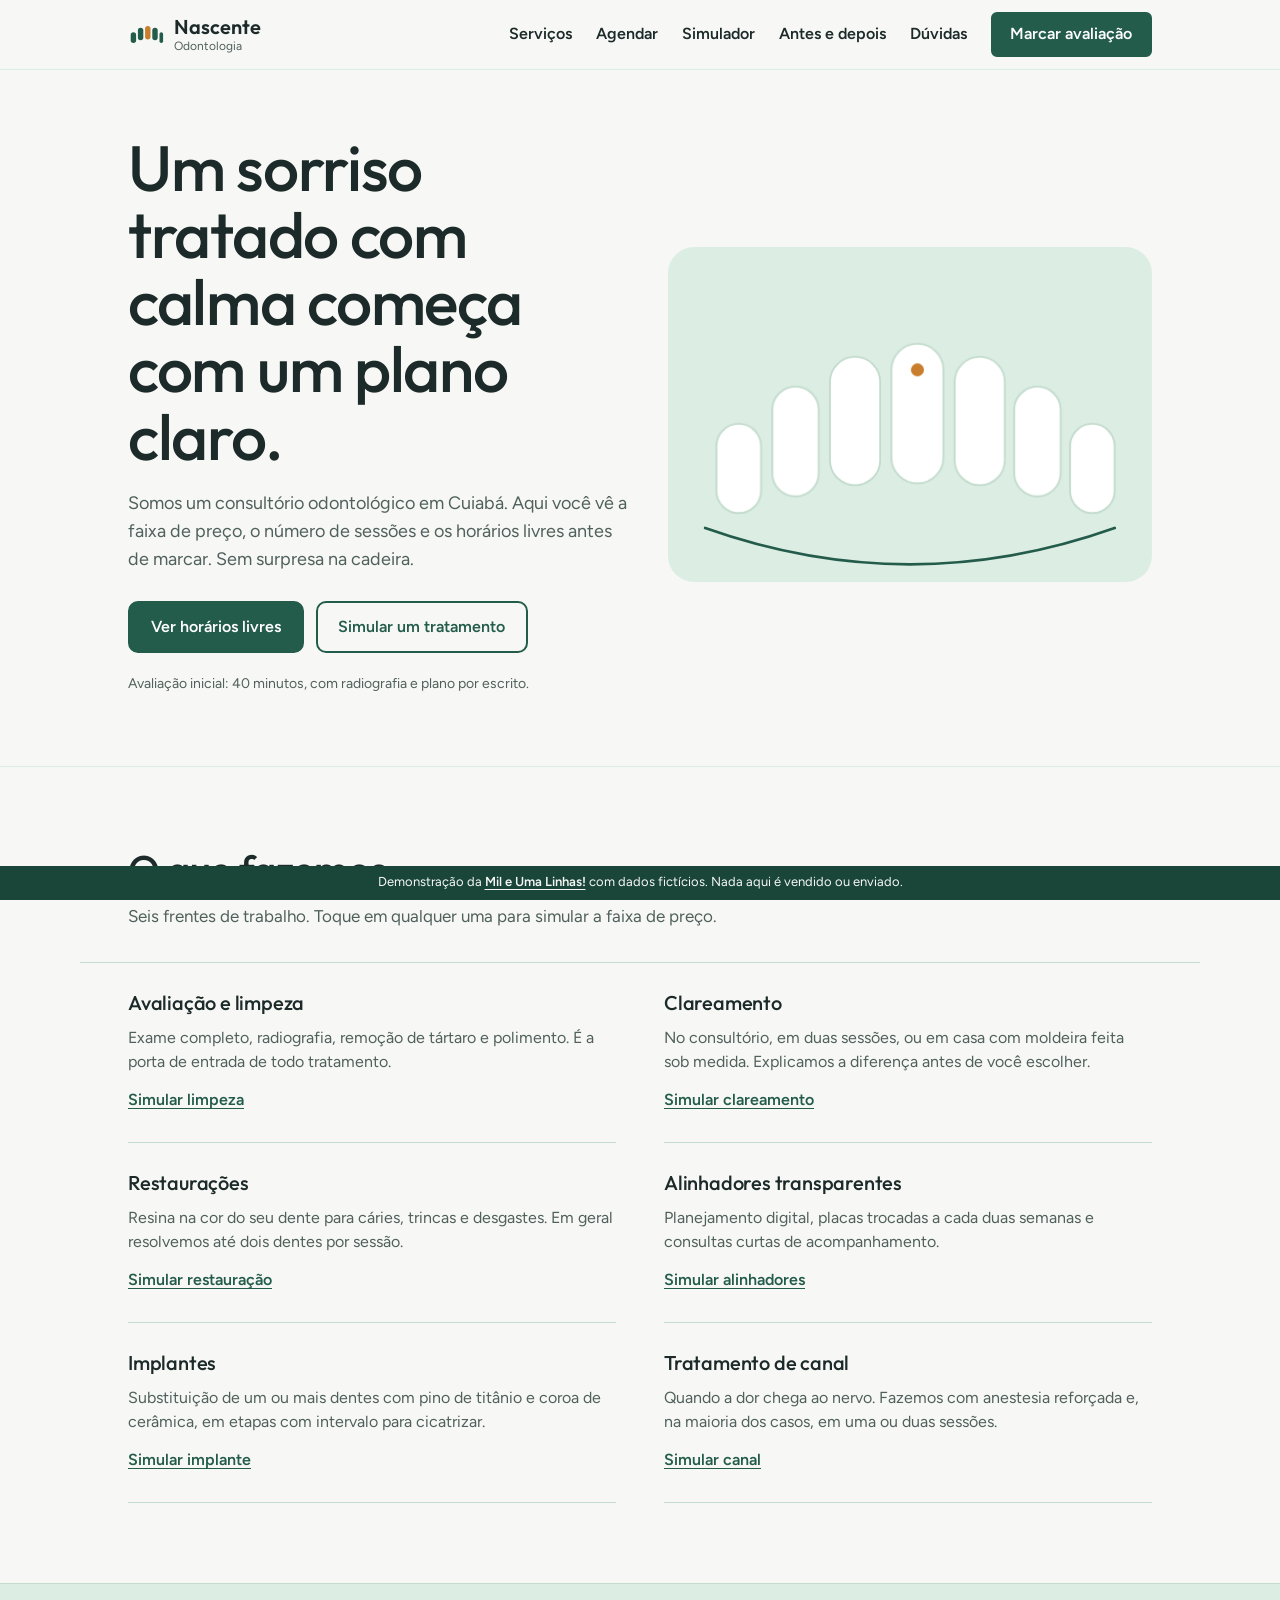
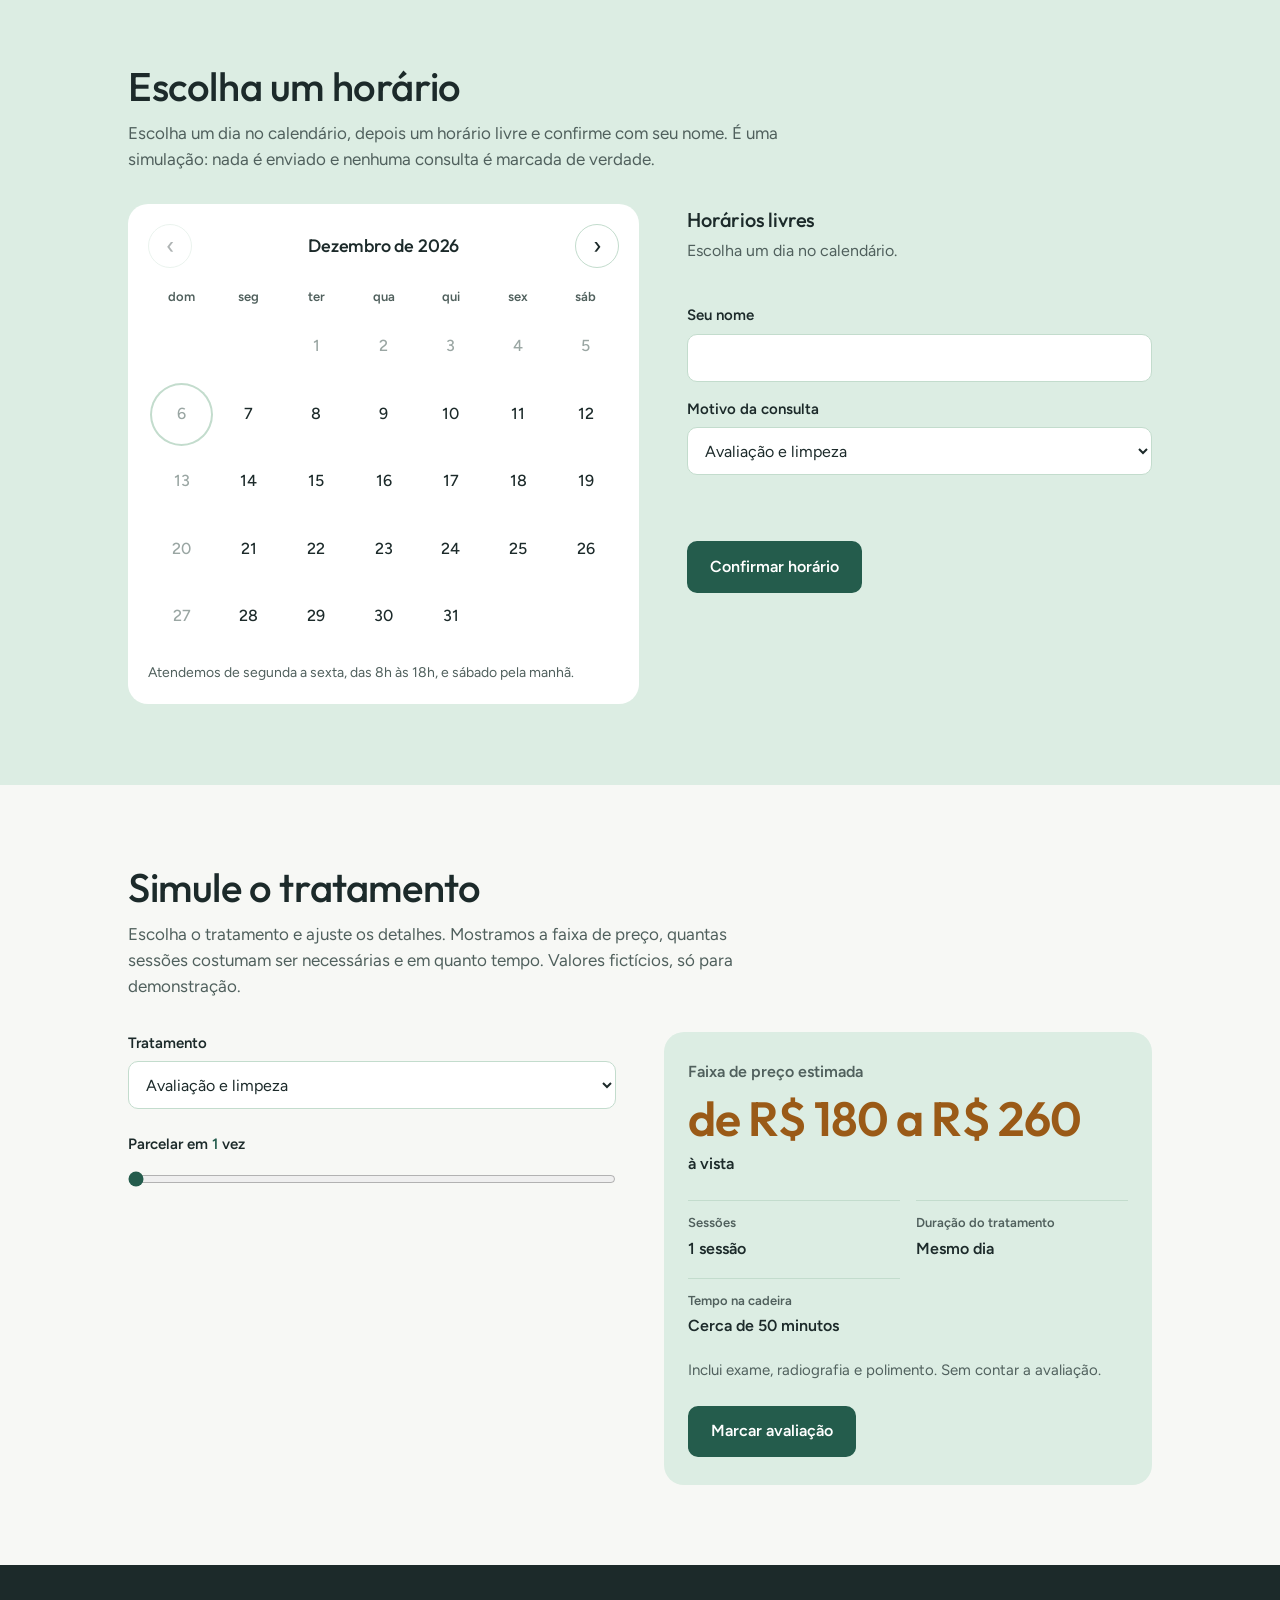
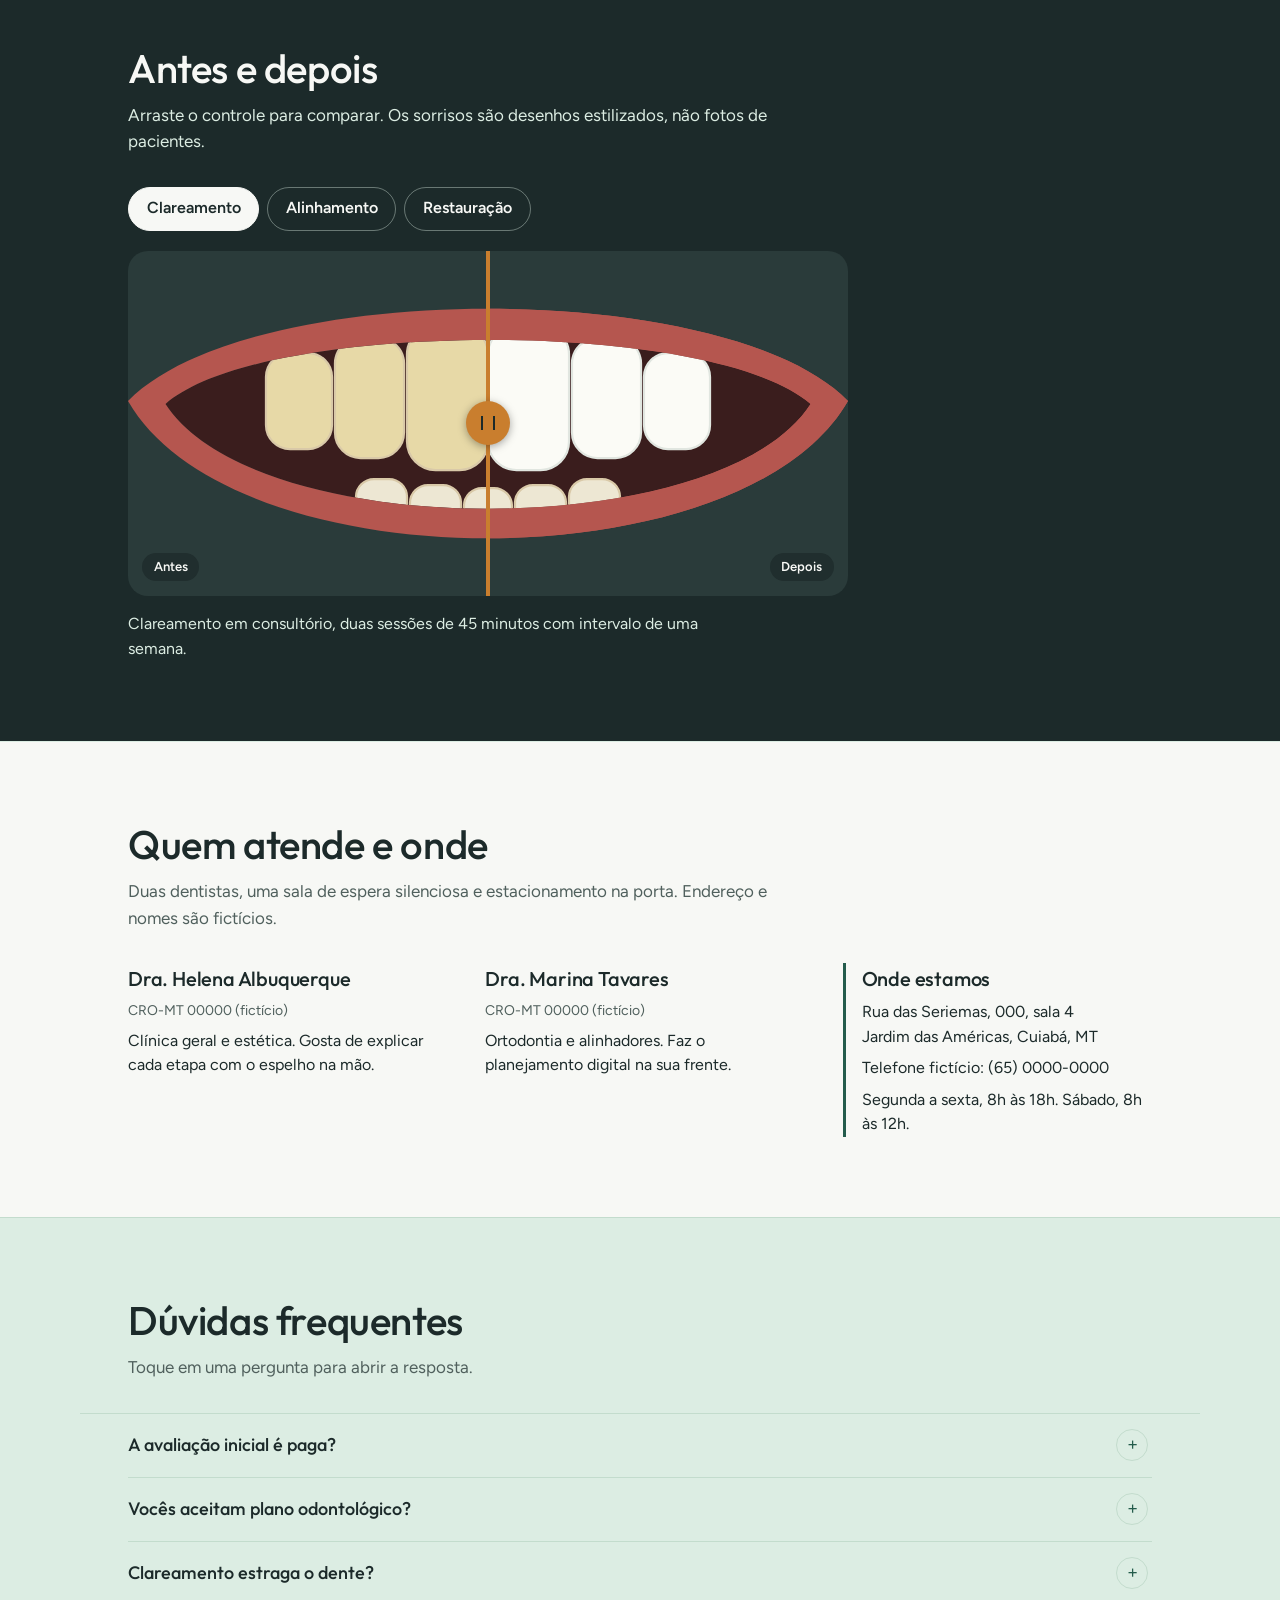
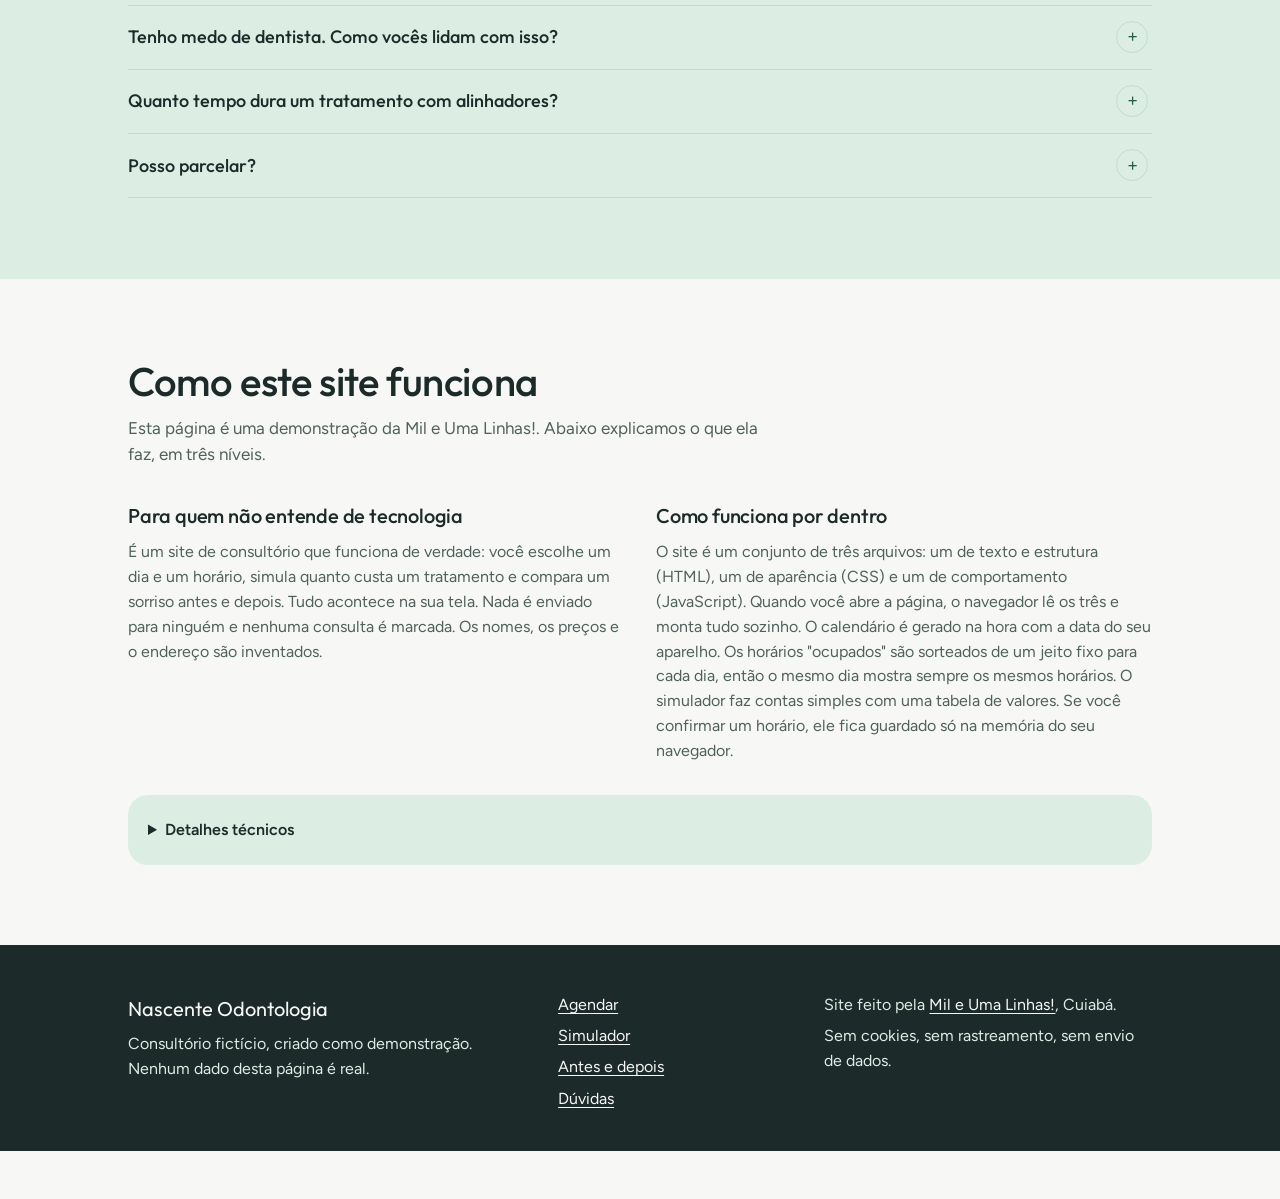
==== index.html @ 33d74b22 "Cria site de demonstração Nascente Odontologia Site estático de vitrine para dentistas (consultório " ====
<!DOCTYPE html>
<html lang="pt-BR">
<head>
  <meta charset="utf-8">
  <meta name="viewport" content="width=device-width, initial-scale=1">
  <meta http-equiv="Content-Security-Policy" content="default-src 'self'; script-src 'self'; style-src 'self'; img-src 'self' data:; font-src 'self'; connect-src 'none'; object-src 'none'; base-uri 'none'; form-action 'none'">
  <title>Nascente Odontologia | Consultório odontológico em Cuiabá (demonstração)</title>
  <meta name="description" content="Site de demonstração de um consultório odontológico fictício em Cuiabá: agende um horário simulado, simule a faixa de preço de um tratamento e veja antes e depois. Feito pela Mil e Uma Linhas!.">
  <meta name="theme-color" content="#245C4C">
  <link rel="icon" href="img/favicon.svg" type="image/svg+xml">
  <link rel="stylesheet" href="css/estilo.css">
</head>
<body>

<a class="pular" href="#inicio">Pular para o conteúdo</a>

<header class="topo">
  <div class="faixa">
    <a class="marca" href="#inicio" aria-label="Nascente Odontologia, início">
      <svg class="marca-simbolo" viewBox="0 0 40 40" aria-hidden="true" focusable="false">
        <rect x="3" y="18" width="6" height="12" rx="3"/>
        <rect x="11" y="13" width="6" height="14" rx="3"/>
        <rect x="19" y="11" width="6" height="15" rx="3"/>
        <rect x="27" y="13" width="6" height="14" rx="3"/>
        <rect x="35" y="18" width="4" height="12" rx="2"/>
      </svg>
      <span>Nascente<small>Odontologia</small></span>
    </a>
    <button class="menu-botao" type="button" aria-expanded="false" aria-controls="menu" data-menu>
      <span class="menu-linhas" aria-hidden="true"></span>
      Menu
    </button>
    <nav class="menu" id="menu" aria-label="Seções do site">
      <a href="#servicos">Serviços</a>
      <a href="#agendar">Agendar</a>
      <a href="#simulador">Simulador</a>
      <a href="#antes-depois">Antes e depois</a>
      <a href="#duvidas">Dúvidas</a>
      <a class="botao botao-cheio" href="#agendar">Marcar avaliação</a>
    </nav>
  </div>
</header>

<main id="inicio">

  <!-- Hero -->
  <section class="hero" aria-labelledby="hero-titulo">
    <div class="hero-texto">
      <h1 id="hero-titulo">Um sorriso tratado com calma começa com um plano claro.</h1>
      <p class="hero-sub">Somos um consultório odontológico em Cuiabá. Aqui você vê a faixa de preço, o número de sessões e os horários livres antes de marcar. Sem surpresa na cadeira.</p>
      <div class="hero-acoes">
        <a class="botao botao-cheio" href="#agendar">Ver horários livres</a>
        <a class="botao botao-vazio" href="#simulador">Simular um tratamento</a>
      </div>
      <p class="hero-nota">Avaliação inicial: 40 minutos, com radiografia e plano por escrito.</p>
    </div>
    <div class="hero-imagem" aria-hidden="true">
      <svg class="arco" viewBox="0 0 520 360" focusable="false">
        <rect class="arco-fundo" x="0" y="0" width="520" height="360" rx="28"/>
        <g class="dentes">
          <rect class="dente" x="52"  y="190" width="48" height="96" rx="24"/>
          <rect class="dente" x="112" y="150" width="50" height="118" rx="25"/>
          <rect class="dente" x="174" y="118" width="54" height="138" rx="27"/>
          <rect class="dente dente-brilho" x="240" y="104" width="56" height="150" rx="28"/>
          <rect class="dente" x="308" y="118" width="54" height="138" rx="27"/>
          <rect class="dente" x="372" y="150" width="50" height="118" rx="25"/>
          <rect class="dente" x="432" y="190" width="48" height="96" rx="24"/>
        </g>
        <path class="arco-linha" d="M40 302 Q260 380 480 302"/>
        <circle class="arco-ponto" cx="268" cy="132" r="7"/>
      </svg>
    </div>
  </section>

  <!-- Serviços -->
  <section class="secao" id="servicos" aria-labelledby="servicos-titulo">
    <div class="secao-cabeca">
      <h2 id="servicos-titulo">O que fazemos</h2>
      <p>Seis frentes de trabalho. Toque em qualquer uma para simular a faixa de preço.</p>
    </div>
    <ul class="servicos">
      <li>
        <h3>Avaliação e limpeza</h3>
        <p>Exame completo, radiografia, remoção de tártaro e polimento. É a porta de entrada de todo tratamento.</p>
        <a href="#simulador" data-servico="limpeza">Simular limpeza</a>
      </li>
      <li>
        <h3>Clareamento</h3>
        <p>No consultório, em duas sessões, ou em casa com moldeira feita sob medida. Explicamos a diferença antes de você escolher.</p>
        <a href="#simulador" data-servico="clareamento">Simular clareamento</a>
      </li>
      <li>
        <h3>Restaurações</h3>
        <p>Resina na cor do seu dente para cáries, trincas e desgastes. Em geral resolvemos até dois dentes por sessão.</p>
        <a href="#simulador" data-servico="restauracao">Simular restauração</a>
      </li>
      <li>
        <h3>Alinhadores transparentes</h3>
        <p>Planejamento digital, placas trocadas a cada duas semanas e consultas curtas de acompanhamento.</p>
        <a href="#simulador" data-servico="alinhadores">Simular alinhadores</a>
      </li>
      <li>
        <h3>Implantes</h3>
        <p>Substituição de um ou mais dentes com pino de titânio e coroa de cerâmica, em etapas com intervalo para cicatrizar.</p>
        <a href="#simulador" data-servico="implante">Simular implante</a>
      </li>
      <li>
        <h3>Tratamento de canal</h3>
        <p>Quando a dor chega ao nervo. Fazemos com anestesia reforçada e, na maioria dos casos, em uma ou duas sessões.</p>
        <a href="#simulador" data-servico="canal">Simular canal</a>
      </li>
    </ul>
  </section>

  <!-- Agendamento -->
  <section class="secao secao-hortela" id="agendar" aria-labelledby="agendar-titulo">
    <div class="secao-cabeca">
      <h2 id="agendar-titulo">Escolha um horário</h2>
      <p>Escolha um dia no calendário, depois um horário livre e confirme com seu nome. É uma simulação: nada é enviado e nenhuma consulta é marcada de verdade.</p>
    </div>

    <div class="agenda">
      <div class="agenda-calendario">
        <div class="calendario-topo">
          <button class="calendario-nav" type="button" data-mes="-1" aria-label="Mês anterior">&lsaquo;</button>
          <h3 class="calendario-mes" id="calendario-mes" aria-live="polite">Carregando</h3>
          <button class="calendario-nav" type="button" data-mes="1" aria-label="Próximo mês">&rsaquo;</button>
        </div>
        <table class="calendario" aria-labelledby="calendario-mes">
          <thead>
            <tr>
              <th scope="col"><abbr title="domingo">dom</abbr></th>
              <th scope="col"><abbr title="segunda-feira">seg</abbr></th>
              <th scope="col"><abbr title="terça-feira">ter</abbr></th>
              <th scope="col"><abbr title="quarta-feira">qua</abbr></th>
              <th scope="col"><abbr title="quinta-feira">qui</abbr></th>
              <th scope="col"><abbr title="sexta-feira">sex</abbr></th>
              <th scope="col"><abbr title="sábado">sáb</abbr></th>
            </tr>
          </thead>
          <tbody id="calendario-corpo"></tbody>
        </table>
        <p class="calendario-legenda">Atendemos de segunda a sexta, das 8h às 18h, e sábado pela manhã.</p>
      </div>

      <div class="agenda-horarios">
        <h3 id="horarios-titulo">Horários livres</h3>
        <p class="horarios-dia" id="horarios-dia">Escolha um dia no calendário.</p>
        <div class="horarios" id="horarios" role="group" aria-labelledby="horarios-titulo"></div>

        <form class="agenda-form" id="agenda-form" novalidate hidden>
          <div class="campo">
            <label for="agenda-nome">Seu nome</label>
            <input id="agenda-nome" name="nome" type="text" autocomplete="name" required minlength="2" maxlength="60">
          </div>
          <div class="campo">
            <label for="agenda-servico">Motivo da consulta</label>
            <select id="agenda-servico" name="servico">
              <option value="Avaliação e limpeza">Avaliação e limpeza</option>
              <option value="Clareamento">Clareamento</option>
              <option value="Restauração">Restauração</option>
              <option value="Alinhadores">Alinhadores</option>
              <option value="Implante">Implante</option>
              <option value="Tratamento de canal">Tratamento de canal</option>
              <option value="Dor ou urgência">Dor ou urgência</option>
            </select>
          </div>
          <p class="agenda-escolha" id="agenda-escolha"></p>
          <p class="campo-erro" id="agenda-erro" role="alert"></p>
          <button class="botao botao-cheio" type="submit">Confirmar horário</button>
        </form>

        <div class="agenda-confirmacao" id="agenda-confirmacao" hidden aria-live="polite"></div>

        <div class="meus-horarios" id="meus-horarios" hidden>
          <h3>Meus horários guardados</h3>
          <ul id="meus-horarios-lista"></ul>
          <p class="legenda">Esta lista fica só no seu navegador (localStorage) e some se você limpar os dados do site.</p>
          <button class="botao botao-vazio botao-pequeno" type="button" data-limpar-horarios>Apagar lista</button>
        </div>
      </div>
    </div>
  </section>

  <!-- Simulador -->
  <section class="secao" id="simulador" aria-labelledby="simulador-titulo">
    <div class="secao-cabeca">
      <h2 id="simulador-titulo">Simule o tratamento</h2>
      <p>Escolha o tratamento e ajuste os detalhes. Mostramos a faixa de preço, quantas sessões costumam ser necessárias e em quanto tempo. Valores fictícios, só para demonstração.</p>
    </div>

    <div class="simulador">
      <form class="simulador-form" id="simulador-form" novalidate>
        <div class="campo">
          <label for="sim-tratamento">Tratamento</label>
          <select id="sim-tratamento" name="tratamento">
            <option value="limpeza">Avaliação e limpeza</option>
            <option value="clareamento">Clareamento</option>
            <option value="restauracao">Restauração</option>
            <option value="alinhadores">Alinhadores transparentes</option>
            <option value="implante">Implante</option>
            <option value="canal">Tratamento de canal</option>
          </select>
        </div>

        <div class="campo" id="sim-campo-dentes">
          <label for="sim-dentes">Quantos dentes? <output id="sim-dentes-valor" for="sim-dentes">1</output></label>
          <input id="sim-dentes" name="dentes" type="range" min="1" max="8" value="1" step="1">
        </div>

        <fieldset class="campo" id="sim-campo-complexidade">
          <legend>Complexidade</legend>
          <div class="opcoes">
            <label><input type="radio" name="complexidade" value="simples" checked> Simples</label>
            <label><input type="radio" name="complexidade" value="moderada"> Moderada</label>
            <label><input type="radio" name="complexidade" value="complexa"> Complexa</label>
          </div>
          <p class="legenda" id="sim-complexidade-ajuda">A complexidade real só é definida na avaliação.</p>
        </fieldset>

        <div class="campo">
          <label for="sim-parcelas">Parcelar em <output id="sim-parcelas-valor" for="sim-parcelas">1</output> vez</label>
          <input id="sim-parcelas" name="parcelas" type="range" min="1" max="10" value="1" step="1">
        </div>
      </form>

      <div class="simulador-resultado" aria-live="polite">
        <p class="resultado-rotulo">Faixa de preço estimada</p>
        <p class="resultado-valor" id="sim-valor">de R$ 180 a R$ 260</p>
        <p class="resultado-parcela" id="sim-parcela">à vista</p>
        <dl class="resultado-detalhes">
          <div>
            <dt>Sessões</dt>
            <dd id="sim-sessoes">1 sessão</dd>
          </div>
          <div>
            <dt>Duração do tratamento</dt>
            <dd id="sim-duracao">Mesmo dia</dd>
          </div>
          <div>
            <dt>Tempo na cadeira</dt>
            <dd id="sim-cadeira">Cerca de 50 minutos</dd>
          </div>
        </dl>
        <p class="resultado-nota" id="sim-nota">Inclui exame, radiografia e polimento.</p>
        <a class="botao botao-cheio" href="#agendar">Marcar avaliação</a>
      </div>
    </div>
  </section>

  <!-- Antes e depois -->
  <section class="secao secao-escura" id="antes-depois" aria-labelledby="antes-titulo">
    <div class="secao-cabeca">
      <h2 id="antes-titulo">Antes e depois</h2>
      <p>Arraste o controle para comparar. Os sorrisos são desenhos estilizados, não fotos de pacientes.</p>
    </div>

    <div class="galeria">
      <div class="galeria-casos" role="tablist" aria-label="Casos">
        <button class="caso-aba" type="button" role="tab" aria-selected="true" id="aba-clareamento" aria-controls="painel-comparador" data-caso="clareamento">Clareamento</button>
        <button class="caso-aba" type="button" role="tab" aria-selected="false" id="aba-alinhamento" aria-controls="painel-comparador" data-caso="alinhamento" tabindex="-1">Alinhamento</button>
        <button class="caso-aba" type="button" role="tab" aria-selected="false" id="aba-restauracao" aria-controls="painel-comparador" data-caso="restauracao" tabindex="-1">Restauração</button>
      </div>

      <div class="comparador" id="painel-comparador" role="tabpanel" aria-labelledby="aba-clareamento" data-caso="clareamento">
        <div class="comparador-quadro">
          <svg class="sorriso sorriso-antes" viewBox="60 70 480 230" aria-hidden="true" focusable="false">
            <defs>
              <clipPath id="clip-antes">
                <path d="M85 172 C150 115 450 115 515 172 C455 265 145 265 85 172 Z"/>
              </clipPath>
            </defs>
            <path class="boca" d="M85 172 C150 115 450 115 515 172 C455 265 145 265 85 172 Z"/>
            <g clip-path="url(#clip-antes)">
              <g class="dentes-antes">
                <rect x="152" y="138" width="44" height="64" rx="16"/>
                <rect x="198" y="128" width="46" height="80" rx="17"/>
                <rect x="246" y="120" width="54" height="96" rx="19"/>
                <rect x="300" y="120" width="54" height="96" rx="19"/>
                <rect x="356" y="128" width="46" height="80" rx="17"/>
                <rect x="404" y="138" width="44" height="64" rx="16"/>
              </g>
              <g class="dentes-baixo">
                <rect x="212" y="222" width="34" height="40" rx="12"/>
                <rect x="248" y="226" width="34" height="40" rx="12"/>
                <rect x="284" y="228" width="32" height="40" rx="12"/>
                <rect x="318" y="226" width="34" height="40" rx="12"/>
                <rect x="354" y="222" width="34" height="40" rx="12"/>
              </g>
            </g>
            <path class="labio" fill-rule="evenodd" d="M60 170 C140 88 460 88 540 170 C470 292 130 292 60 170 Z M85 172 C150 115 450 115 515 172 C455 265 145 265 85 172 Z"/>
          </svg>
          <svg class="sorriso sorriso-depois" viewBox="60 70 480 230" aria-hidden="true" focusable="false">
            <defs>
              <clipPath id="clip-depois">
                <path d="M85 172 C150 115 450 115 515 172 C455 265 145 265 85 172 Z"/>
              </clipPath>
            </defs>
            <path class="boca" d="M85 172 C150 115 450 115 515 172 C455 265 145 265 85 172 Z"/>
            <g clip-path="url(#clip-depois)">
              <g class="dentes-depois">
                <rect x="152" y="138" width="44" height="64" rx="16"/>
                <rect x="198" y="128" width="46" height="80" rx="17"/>
                <rect x="246" y="120" width="54" height="96" rx="19"/>
                <rect x="300" y="120" width="54" height="96" rx="19"/>
                <rect x="356" y="128" width="46" height="80" rx="17"/>
                <rect x="404" y="138" width="44" height="64" rx="16"/>
              </g>
              <g class="dentes-baixo">
                <rect x="212" y="222" width="34" height="40" rx="12"/>
                <rect x="248" y="226" width="34" height="40" rx="12"/>
                <rect x="284" y="228" width="32" height="40" rx="12"/>
                <rect x="318" y="226" width="34" height="40" rx="12"/>
                <rect x="354" y="222" width="34" height="40" rx="12"/>
              </g>
            </g>
            <path class="labio" fill-rule="evenodd" d="M60 170 C140 88 460 88 540 170 C470 292 130 292 60 170 Z M85 172 C150 115 450 115 515 172 C455 265 145 265 85 172 Z"/>
          </svg>
          <div class="comparador-alca" aria-hidden="true"></div>
          <span class="comparador-rotulo comparador-rotulo-antes" aria-hidden="true">Antes</span>
          <span class="comparador-rotulo comparador-rotulo-depois" aria-hidden="true">Depois</span>
          <input class="comparador-controle" id="comparador-controle" type="range" min="0" max="100" value="50" step="1" aria-label="Comparar antes e depois: 0 mostra só o antes, 100 mostra só o depois">
        </div>
        <p class="comparador-texto" id="comparador-texto">Clareamento em consultório, duas sessões de 45 minutos com intervalo de uma semana.</p>
      </div>
    </div>
  </section>

  <!-- Consultório -->
  <section class="secao" id="consultorio" aria-labelledby="consultorio-titulo">
    <div class="secao-cabeca">
      <h2 id="consultorio-titulo">Quem atende e onde</h2>
      <p>Duas dentistas, uma sala de espera silenciosa e estacionamento na porta. Endereço e nomes são fictícios.</p>
    </div>
    <div class="consultorio">
      <div class="pessoa">
        <h3>Dra. Helena Albuquerque</h3>
        <p class="legenda">CRO-MT 00000 (fictício)</p>
        <p>Clínica geral e estética. Gosta de explicar cada etapa com o espelho na mão.</p>
      </div>
      <div class="pessoa">
        <h3>Dra. Marina Tavares</h3>
        <p class="legenda">CRO-MT 00000 (fictício)</p>
        <p>Ortodontia e alinhadores. Faz o planejamento digital na sua frente.</p>
      </div>
      <address class="endereco">
        <h3>Onde estamos</h3>
        <p>Rua das Seriemas, 000, sala 4<br>Jardim das Américas, Cuiabá, MT</p>
        <p>Telefone fictício: (65) 0000-0000</p>
        <p>Segunda a sexta, 8h às 18h. Sábado, 8h às 12h.</p>
      </address>
    </div>
  </section>

  <!-- Dúvidas -->
  <section class="secao secao-hortela" id="duvidas" aria-labelledby="duvidas-titulo">
    <div class="secao-cabeca">
      <h2 id="duvidas-titulo">Dúvidas frequentes</h2>
      <p>Toque em uma pergunta para abrir a resposta.</p>
    </div>
    <div class="faq">
      <details class="faq-item">
        <summary>A avaliação inicial é paga?</summary>
        <p>Sim, e o valor é abatido do primeiro tratamento que você fizer conosco. Na avaliação você recebe radiografia, exame completo e um plano por escrito com faixa de preço e número de sessões.</p>
      </details>
      <details class="faq-item">
        <summary>Vocês aceitam plano odontológico?</summary>
        <p>Trabalhamos com reembolso: você paga a consulta, nós emitimos o recibo e a documentação, e você pede o reembolso ao seu plano. Para este site de demonstração, nenhum convênio é real.</p>
      </details>
      <details class="faq-item">
        <summary>Clareamento estraga o dente?</summary>
        <p>Feito com supervisão, não. Pode haver sensibilidade por alguns dias, que tratamos com gel dessensibilizante. Não indicamos clareamento em gestantes, menores de 16 anos ou dentes com cárie aberta.</p>
      </details>
      <details class="faq-item">
        <summary>Tenho medo de dentista. Como vocês lidam com isso?</summary>
        <p>Com tempo. A primeira consulta é só conversa e exame, sem procedimento. Explicamos tudo antes, combinamos um sinal com a mão para pausar e usamos anestesia em gel antes da agulha.</p>
      </details>
      <details class="faq-item">
        <summary>Quanto tempo dura um tratamento com alinhadores?</summary>
        <p>Casos leves, de 6 a 8 meses. Casos moderados, de 10 a 14 meses. Casos complexos podem passar de 18 meses. O planejamento digital mostra a previsão antes de você decidir.</p>
      </details>
      <details class="faq-item">
        <summary>Posso parcelar?</summary>
        <p>Sim, em até 10 vezes sem juros no cartão. O simulador desta página mostra o valor aproximado de cada parcela.</p>
      </details>
    </div>
  </section>

  <!-- Como isto funciona -->
  <section class="secao" id="como-funciona" aria-labelledby="como-titulo">
    <div class="secao-cabeca">
      <h2 id="como-titulo">Como este site funciona</h2>
      <p>Esta página é uma demonstração da Mil e Uma Linhas!. Abaixo explicamos o que ela faz, em três níveis.</p>
    </div>
    <div class="como">
      <div class="como-bloco">
        <h3>Para quem não entende de tecnologia</h3>
        <p>É um site de consultório que funciona de verdade: você escolhe um dia e um horário, simula quanto custa um tratamento e compara um sorriso antes e depois. Tudo acontece na sua tela. Nada é enviado para ninguém e nenhuma consulta é marcada. Os nomes, os preços e o endereço são inventados.</p>
      </div>
      <div class="como-bloco">
        <h3>Como funciona por dentro</h3>
        <p>O site é um conjunto de três arquivos: um de texto e estrutura (HTML), um de aparência (CSS) e um de comportamento (JavaScript). Quando você abre a página, o navegador lê os três e monta tudo sozinho. O calendário é gerado na hora com a data do seu aparelho. Os horários "ocupados" são sorteados de um jeito fixo para cada dia, então o mesmo dia mostra sempre os mesmos horários. O simulador faz contas simples com uma tabela de valores. Se você confirmar um horário, ele fica guardado só na memória do seu navegador.</p>
      </div>
      <details class="como-tecnico">
        <summary>Detalhes técnicos</summary>
        <ul>
          <li>HTML, CSS e JavaScript puros, sem framework, sem biblioteca, sem CDN e sem analytics.</li>
          <li><code>Content-Security-Policy</code> por <code>meta</code>: <code>default-src 'self'</code>, sem script inline, sem estilo inline, <code>connect-src 'none'</code>, <code>form-action 'none'</code>.</li>
          <li>Fontes variáveis Outfit e Figtree servidas localmente em <code>fonts/</code> (woff2, subconjunto latino), licença SIL OFL.</li>
          <li>Calendário gerado com <code>Date</code> no fuso do visitante; disponibilidade pseudoaleatória determinística por hash da data (função simples de 32 bits).</li>
          <li>Comparador com <code>clip-path: inset()</code> controlado por uma variável CSS que o <code>input type="range"</code> atualiza; o mesmo controle serve mouse, toque e teclado.</li>
          <li>Persistência opcional em <code>localStorage</code>, chave <code>nascente.agendamentos</code>, só depois de o visitante confirmar um horário.</li>
          <li>Testes em <code>tests/site.cjs</code> com Playwright: 1280x900, iPhone 13 e 320 px, verificando console, rolagem horizontal e textos cortados.</li>
        </ul>
      </details>
    </div>
  </section>

</main>

<footer class="rodape">
  <div class="rodape-grade">
    <div>
      <p class="rodape-marca">Nascente Odontologia</p>
      <p>Consultório fictício, criado como demonstração. Nenhum dado desta página é real.</p>
    </div>
    <div>
      <p><a href="#agendar">Agendar</a></p>
      <p><a href="#simulador">Simulador</a></p>
      <p><a href="#antes-depois">Antes e depois</a></p>
      <p><a href="#duvidas">Dúvidas</a></p>
    </div>
    <div>
      <p>Site feito pela <a href="https://mileumalinhas.com.br" rel="noopener">Mil e Uma Linhas!</a>, Cuiabá.</p>
      <p>Sem cookies, sem rastreamento, sem envio de dados.</p>
    </div>
  </div>
</footer>

<div class="aviso-demo" role="note">
  Demonstração da <a href="https://mileumalinhas.com.br" rel="noopener">Mil e Uma Linhas!</a> com dados fictícios. Nada aqui é vendido ou enviado.
</div>

<script src="js/app.js" defer></script>
</body>
</html>
---- css/estilo.css ----
/* Nascente Odontologia: folha de estilo única.
   Paleta e tipografia descritas em docs/identidade.md. */

@font-face {
  font-family: "Outfit";
  font-style: normal;
  font-display: swap;
  font-weight: 100 900;
  src: url("../fonts/outfit-latin-wght-normal.woff2") format("woff2");
}
@font-face {
  font-family: "Figtree";
  font-style: normal;
  font-display: swap;
  font-weight: 300 900;
  src: url("../fonts/figtree-latin-wght-normal.woff2") format("woff2");
}

:root {
  --esmalte: #F7F8F5;
  --grafite: #1C2A2A;
  --cerrado: #245C4C;
  --cerrado-escuro: #1A463A;
  --hortela: #DCEDE3;
  --hortela-escura: #C3DCCD;
  --mel: #C97E2E;
  --mel-escuro: #9A5A17;
  --pedra: #50605D;
  --branco: #FFFFFF;

  --titulo: "Outfit", "Segoe UI", system-ui, sans-serif;
  --corpo: "Figtree", "Segoe UI", system-ui, sans-serif;

  --raio-g: 20px;
  --raio-p: 10px;
  --largura: 1120px;
  --margem: 20px;
  --transicao: 180ms ease;
}

@media (min-width: 760px) {
  :root { --margem: 48px; }
}

*, *::before, *::after { box-sizing: border-box; }

html {
  scroll-behavior: smooth;
  -webkit-text-size-adjust: 100%;
}

body {
  margin: 0;
  background: var(--esmalte);
  color: var(--grafite);
  font-family: var(--corpo);
  font-size: 1rem;
  line-height: 1.55;
  padding-bottom: 3rem; /* espaço para a faixa de demonstração fixa */
  overflow-x: hidden;
}

h1, h2, h3 {
  font-family: var(--titulo);
  font-weight: 500;
  margin: 0;
  letter-spacing: -0.01em;
}
p { margin: 0; }
ul { margin: 0; padding: 0; list-style: none; }
a { color: var(--cerrado); text-decoration-thickness: 1px; text-underline-offset: 3px; }
a:hover { color: var(--cerrado-escuro); }
img, svg { display: block; max-width: 100%; }
button, input, select { font: inherit; color: inherit; }
code { font-family: ui-monospace, "Cascadia Mono", Menlo, monospace; font-size: 0.92em; background: var(--hortela); padding: 0.05em 0.35em; border-radius: 4px; }

:focus-visible {
  outline: 3px solid var(--cerrado);
  outline-offset: 3px;
  border-radius: 4px;
}

.pular {
  position: absolute;
  left: var(--margem);
  top: -100px;
  background: var(--grafite);
  color: var(--esmalte);
  padding: 0.6rem 1rem;
  border-radius: var(--raio-p);
  z-index: 50;
}
.pular:focus { top: 0.5rem; }

.legenda { color: var(--pedra); font-size: 0.875rem; }

/* Botões */
.botao {
  display: inline-flex;
  align-items: center;
  justify-content: center;
  min-height: 48px;
  padding: 0.7rem 1.3rem;
  border-radius: var(--raio-p);
  border: 2px solid var(--cerrado);
  font-weight: 600;
  text-decoration: none;
  cursor: pointer;
  transition: background var(--transicao), color var(--transicao), border-color var(--transicao);
}
.botao-cheio { background: var(--cerrado); color: var(--branco); }
.botao-cheio:hover { background: var(--cerrado-escuro); border-color: var(--cerrado-escuro); color: var(--branco); }
.botao-vazio { background: transparent; color: var(--cerrado); }
.botao-vazio:hover { background: var(--hortela); }
.botao-pequeno { min-height: 40px; padding: 0.45rem 1rem; font-size: 0.9375rem; }

/* Cabeçalho */
.topo {
  position: sticky;
  top: 0;
  z-index: 40;
  background: rgba(247, 248, 245, 0.92);
  backdrop-filter: blur(8px);
  border-bottom: 1px solid var(--hortela);
}
.faixa {
  max-width: var(--largura);
  margin: 0 auto;
  padding: 0.75rem var(--margem);
  display: flex;
  align-items: center;
  justify-content: space-between;
  gap: 1rem;
  flex-wrap: wrap;
}
.marca {
  display: inline-flex;
  align-items: center;
  gap: 0.6rem;
  text-decoration: none;
  color: var(--grafite);
  font-family: var(--titulo);
  font-size: 1.25rem;
  font-weight: 600;
  line-height: 1;
}
.marca small {
  display: block;
  font-family: var(--corpo);
  font-weight: 400;
  font-size: 0.75rem;
  color: var(--pedra);
  margin-top: 0.2rem;
}
.marca-simbolo { width: 36px; height: 36px; fill: var(--cerrado); }
.marca-simbolo rect:nth-child(3) { fill: var(--mel); }

.menu-botao {
  display: inline-flex;
  align-items: center;
  gap: 0.5rem;
  min-height: 44px;
  padding: 0.4rem 0.9rem;
  border: 2px solid var(--hortela-escura);
  border-radius: var(--raio-p);
  background: transparent;
  font-weight: 600;
  cursor: pointer;
}
.menu-linhas {
  width: 18px;
  height: 2px;
  background: currentColor;
  position: relative;
  border-radius: 2px;
}
.menu-linhas::before, .menu-linhas::after {
  content: "";
  position: absolute;
  left: 0;
  width: 18px;
  height: 2px;
  background: currentColor;
  border-radius: 2px;
}
.menu-linhas::before { top: -6px; }
.menu-linhas::after { top: 6px; }

.menu {
  display: none;
  width: 100%;
  flex-direction: column;
  gap: 0.25rem;
  padding: 0.5rem 0 0.5rem;
}
.menu.aberto { display: flex; }
.menu a {
  text-decoration: none;
  font-weight: 600;
  padding: 0.65rem 0.25rem;
  color: var(--grafite);
  border-radius: 6px;
}
.menu a:hover { color: var(--cerrado); }
.menu .botao { margin-top: 0.5rem; }
.menu a.botao-cheio { color: var(--branco); }

@media (min-width: 900px) {
  .menu-botao { display: none; }
  .menu {
    display: flex;
    width: auto;
    flex-direction: row;
    align-items: center;
    gap: 1.5rem;
    padding: 0;
  }
  .menu a { padding: 0.25rem 0; }
  .menu .botao { margin: 0; padding: 0.5rem 1.1rem; min-height: 44px; }
}

/* Hero */
.hero {
  max-width: var(--largura);
  margin: 0 auto;
  padding: 2.5rem var(--margem) 3rem;
  display: grid;
  gap: 2rem;
  align-items: center;
}
.hero h1 {
  font-size: clamp(2.4rem, 5.5vw, 4rem);
  line-height: 1.05;
  letter-spacing: -0.02em;
  max-width: 14ch;
}
.hero-sub {
  margin-top: 1.25rem;
  font-size: 1.125rem;
  max-width: 48ch;
  color: var(--pedra);
}
.hero-acoes {
  margin-top: 1.75rem;
  display: flex;
  flex-wrap: wrap;
  gap: 0.75rem;
}
.hero-nota { margin-top: 1.25rem; font-size: 0.875rem; color: var(--pedra); }
.hero-imagem { max-width: 560px; }
.arco { width: 100%; height: auto; }
.arco-fundo { fill: var(--hortela); }
.dente { fill: var(--branco); stroke: var(--hortela-escura); stroke-width: 2; }
.dente-brilho { fill: var(--branco); }
.arco-linha { fill: none; stroke: var(--cerrado); stroke-width: 3; stroke-linecap: round; }
.arco-ponto { fill: var(--mel); }

@media (min-width: 900px) {
  .hero {
    grid-template-columns: 1.05fr 1fr;
    padding-top: 4rem;
    padding-bottom: 4.5rem;
  }
}

/* Movimento de abertura: os dentes sobem até o arco */
@media (prefers-reduced-motion: no-preference) {
  .dente {
    animation: subir 700ms cubic-bezier(0.2, 0.7, 0.2, 1) both;
    transform-origin: center bottom;
  }
  .dentes .dente:nth-child(1) { animation-delay: 0ms; }
  .dentes .dente:nth-child(2) { animation-delay: 70ms; }
  .dentes .dente:nth-child(3) { animation-delay: 140ms; }
  .dentes .dente:nth-child(4) { animation-delay: 210ms; }
  .dentes .dente:nth-child(5) { animation-delay: 280ms; }
  .dentes .dente:nth-child(6) { animation-delay: 350ms; }
  .dentes .dente:nth-child(7) { animation-delay: 420ms; }
  .arco-linha { stroke-dasharray: 600; stroke-dashoffset: 600; animation: tracar 900ms 400ms ease-out forwards; }
  .arco-ponto { opacity: 0; animation: aparecer 300ms 1100ms ease-out forwards; }
  @keyframes subir { from { transform: translateY(40px); opacity: 0; } to { transform: translateY(0); opacity: 1; } }
  @keyframes tracar { to { stroke-dashoffset: 0; } }
  @keyframes aparecer { to { opacity: 1; } }
}

/* Seções */
.secao {
  padding: 3.5rem 0;
  border-top: 1px solid var(--hortela);
}
.secao > * {
  max-width: var(--largura);
  margin-left: auto;
  margin-right: auto;
  padding-left: var(--margem);
  padding-right: var(--margem);
}
.secao-hortela { background: var(--hortela); border-top-color: var(--hortela-escura); }
.secao-hortela code { background: var(--branco); }
.secao-escura { background: var(--grafite); color: var(--esmalte); border-top-color: var(--grafite); }
.secao-escura .secao-cabeca p { color: var(--hortela); }
.secao-cabeca { margin-bottom: 2rem; }
.secao-cabeca h2 {
  font-size: clamp(1.75rem, 3.2vw, 2.5rem);
  line-height: 1.1;
}
.secao-cabeca p { margin-top: 0.75rem; max-width: 60ch; color: var(--pedra); font-size: 1.0625rem; }

@media (min-width: 760px) {
  .secao { padding: 5rem 0; }
}

/* Serviços: lista em duas colunas, sem cartões iguais */
.servicos {
  display: grid;
  gap: 0;
  border-top: 1px solid var(--hortela-escura);
}
.servicos li {
  padding: 1.5rem 0;
  border-bottom: 1px solid var(--hortela-escura);
  display: grid;
  gap: 0.5rem;
}
.servicos h3 { font-size: 1.25rem; }
.servicos p { color: var(--pedra); max-width: 52ch; }
.servicos a { font-weight: 600; width: fit-content; padding: 0.3rem 0; }
@media (min-width: 760px) {
  .servicos { grid-template-columns: 1fr 1fr; column-gap: 3rem; }
}

/* Agenda */
.agenda {
  display: grid;
  gap: 2rem;
}
@media (min-width: 900px) {
  .agenda { grid-template-columns: 1.1fr 1fr; gap: 3rem; align-items: start; }
}
.agenda-calendario {
  background: var(--branco);
  border-radius: var(--raio-g);
  padding: 1.25rem;
}
.calendario-topo {
  display: flex;
  align-items: center;
  justify-content: space-between;
  gap: 0.5rem;
  margin-bottom: 0.75rem;
}
.calendario-mes { font-size: 1.125rem; }
.calendario-nav {
  width: 44px;
  height: 44px;
  border-radius: 50%;
  border: 1px solid var(--hortela-escura);
  background: transparent;
  font-size: 1.5rem;
  line-height: 1;
  cursor: pointer;
}
.calendario-nav:hover:not(:disabled) { background: var(--hortela); }
.calendario-nav:disabled { opacity: 0.35; cursor: default; }
.calendario {
  width: 100%;
  border-collapse: collapse;
  table-layout: fixed;
  text-align: center;
}
.calendario th {
  font-weight: 600;
  font-size: 0.8125rem;
  color: var(--pedra);
  padding: 0.4rem 0;
}
.calendario abbr { text-decoration: none; }
.calendario td { padding: 2px; }
.dia {
  width: 100%;
  aspect-ratio: 1;
  min-height: 40px;
  border: none;
  background: transparent;
  border-radius: 50%;
  font-weight: 500;
  cursor: pointer;
  transition: background var(--transicao);
}
.dia:hover:not(:disabled) { background: var(--hortela); }
.dia:disabled { color: #9AA6A3; cursor: default; }
.dia.hoje { box-shadow: inset 0 0 0 2px var(--hortela-escura); }
.dia.escolhido { background: var(--cerrado); color: var(--branco); }
.calendario-legenda { margin-top: 0.75rem; font-size: 0.875rem; color: var(--pedra); }

.agenda-horarios h3 { font-size: 1.25rem; }
.horarios-dia { margin-top: 0.25rem; color: var(--pedra); }
.horarios {
  margin-top: 1rem;
  display: grid;
  grid-template-columns: repeat(auto-fill, minmax(84px, 1fr));
  gap: 0.5rem;
}
.horario {
  min-height: 48px;
  border-radius: var(--raio-p);
  border: 1px solid var(--hortela-escura);
  background: var(--branco);
  font-weight: 600;
  cursor: pointer;
  transition: background var(--transicao), border-color var(--transicao);
}
.horario:hover:not(:disabled) { border-color: var(--cerrado); }
.horario:disabled {
  background: transparent;
  color: #9AA6A3;
  text-decoration: line-through;
  cursor: default;
}
.horario.escolhido {
  background: var(--mel-escuro);
  border-color: var(--mel-escuro);
  color: var(--branco);
}

.agenda-form { margin-top: 1.5rem; display: grid; gap: 1rem; }
.campo { display: grid; gap: 0.4rem; border: 0; padding: 0; margin: 0; min-inline-size: 0; }
.campo label, .campo legend { font-weight: 600; font-size: 0.9375rem; }
.campo legend { padding: 0; margin-bottom: 0.4rem; }
.campo input[type="text"], .campo select {
  min-height: 48px;
  padding: 0.6rem 0.8rem;
  border-radius: var(--raio-p);
  border: 1px solid var(--hortela-escura);
  background: var(--branco);
  width: 100%;
}
.campo input[type="text"]:focus, .campo select:focus { outline: 3px solid var(--cerrado); outline-offset: 1px; border-color: var(--cerrado); }
.campo-erro { color: #8A2E1E; font-weight: 600; font-size: 0.9375rem; min-height: 1.2em; }
.agenda-escolha { font-weight: 600; }
.agenda-form .botao { width: fit-content; }

.agenda-confirmacao {
  margin-top: 1.5rem;
  background: var(--branco);
  border-left: 4px solid var(--cerrado);
  border-radius: var(--raio-p);
  padding: 1rem 1.25rem;
}
.agenda-confirmacao h3 { font-size: 1.125rem; margin-bottom: 0.5rem; }
.agenda-confirmacao p + p { margin-top: 0.4rem; }
.agenda-confirmacao .legenda { margin-top: 0.75rem; }

.meus-horarios { margin-top: 2rem; }
.meus-horarios h3 { font-size: 1.125rem; margin-bottom: 0.5rem; }
.meus-horarios li {
  display: flex;
  justify-content: space-between;
  gap: 1rem;
  flex-wrap: wrap;
  padding: 0.6rem 0;
  border-top: 1px solid var(--hortela-escura);
}
.meus-horarios li:last-child { border-bottom: 1px solid var(--hortela-escura); }
.meus-horarios .legenda { margin: 0.75rem 0; }

/* Simulador */
.simulador {
  display: grid;
  gap: 2rem;
}
@media (min-width: 900px) {
  .simulador { grid-template-columns: 1fr 1fr; gap: 3rem; align-items: start; }
}
.simulador-form { display: grid; gap: 1.5rem; }
.simulador-form output { color: var(--cerrado); font-weight: 600; }
.simulador-form[data-sem-dentes] #sim-campo-dentes,
.simulador-form[data-sem-complexidade] #sim-campo-complexidade { display: none; }
.opcoes { display: flex; flex-wrap: wrap; gap: 0.5rem; }
.opcoes label {
  display: inline-flex;
  align-items: center;
  gap: 0.5rem;
  min-height: 44px;
  padding: 0.4rem 0.9rem;
  border-radius: var(--raio-p);
  border: 1px solid var(--hortela-escura);
  background: var(--branco);
  cursor: pointer;
  font-weight: 500;
}
.opcoes label:has(input:checked) { border-color: var(--cerrado); background: var(--hortela); }
.opcoes input { accent-color: var(--cerrado); margin: 0; }

input[type="range"] {
  width: 100%;
  accent-color: var(--cerrado);
  min-height: 32px;
  margin: 0;
}

.simulador-resultado {
  background: var(--hortela);
  border-radius: var(--raio-g);
  padding: 1.75rem 1.5rem;
}
.resultado-rotulo { font-weight: 600; color: var(--pedra); }
.resultado-valor {
  font-family: var(--titulo);
  font-weight: 600;
  font-size: clamp(2rem, 4vw, 3rem);
  line-height: 1.1;
  color: var(--mel-escuro);
  margin-top: 0.5rem;
  letter-spacing: -0.02em;
  transition: opacity var(--transicao);
}
.resultado-valor.trocando { opacity: 0.35; }
.resultado-parcela { margin-top: 0.4rem; font-weight: 600; }
.resultado-detalhes {
  margin: 1.5rem 0 0;
  display: grid;
  gap: 1rem;
  grid-template-columns: repeat(auto-fit, minmax(140px, 1fr));
}
.resultado-detalhes div { border-top: 1px solid var(--hortela-escura); padding-top: 0.75rem; }
.resultado-detalhes dt { font-size: 0.8125rem; color: var(--pedra); font-weight: 600; }
.resultado-detalhes dd { margin: 0.2rem 0 0; font-weight: 600; }
.resultado-nota { margin-top: 1.25rem; color: var(--pedra); font-size: 0.9375rem; }
.simulador-resultado .botao { margin-top: 1.5rem; }

/* Galeria antes e depois */
.galeria-casos {
  display: flex;
  flex-wrap: wrap;
  gap: 0.5rem;
  margin-bottom: 1.25rem;
}
.caso-aba {
  min-height: 44px;
  padding: 0.5rem 1.1rem;
  border-radius: 999px;
  border: 1px solid rgba(220, 237, 227, 0.4);
  background: transparent;
  color: var(--esmalte);
  font-weight: 600;
  cursor: pointer;
  transition: background var(--transicao), color var(--transicao);
}
.caso-aba:hover { background: rgba(220, 237, 227, 0.12); }
.caso-aba[aria-selected="true"] { background: var(--esmalte); color: var(--grafite); border-color: var(--esmalte); }
.secao-escura :focus-visible { outline-color: var(--esmalte); }

.comparador-quadro {
  --pos: 50%;
  position: relative;
  max-width: 720px;
  background: #2A3B3A;
  border-radius: var(--raio-g);
  overflow: hidden;
  aspect-ratio: 480 / 230;
  touch-action: pan-y;
}
.sorriso { position: absolute; inset: 0; width: 100%; height: 100%; }
.sorriso-depois { clip-path: inset(0 0 0 var(--pos)); }
.boca { fill: #3A1D1D; }
.labio { fill: #B5564F; }
.sorriso rect { stroke: #D9C9A8; stroke-width: 1.5; transition: fill 300ms ease; }
.dentes-baixo rect { fill: #EDE7D3; }

/* Caso: clareamento */
.comparador[data-caso="clareamento"] .dentes-antes rect { fill: #E7D9A7; }
.comparador[data-caso="clareamento"] .dentes-depois rect { fill: #FBFBF6; stroke: #E1E6E0; }

/* Caso: alinhamento (dentes tortos no antes) */
.comparador[data-caso="alinhamento"] .dentes-antes rect { fill: #F3EEDC; }
.comparador[data-caso="alinhamento"] .dentes-antes rect:nth-child(3) { transform: rotate(-10deg) translate(8px, 4px); transform-origin: 273px 168px; }
.comparador[data-caso="alinhamento"] .dentes-antes rect:nth-child(4) { transform: rotate(8deg) translate(-2px, 8px); transform-origin: 327px 168px; }
.comparador[data-caso="alinhamento"] .dentes-antes rect:nth-child(2) { transform: translate(-6px, 6px) rotate(4deg); transform-origin: 221px 168px; }
.comparador[data-caso="alinhamento"] .dentes-antes rect:nth-child(5) { transform: translate(8px, -2px); }
.comparador[data-caso="alinhamento"] .dentes-baixo rect:nth-child(3) { transform: rotate(12deg); transform-origin: 300px 248px; }
.comparador[data-caso="alinhamento"] .dentes-depois rect { fill: #F6F4EA; }

/* Caso: restauração (dente lascado no antes) */
.comparador[data-caso="restauracao"] .dentes-antes rect { fill: #F3EEDC; }
.comparador[data-caso="restauracao"] .dentes-antes rect:nth-child(3) { clip-path: polygon(0 0, 100% 0, 100% 48%, 55% 100%, 0 100%); }
.comparador[data-caso="restauracao"] .dentes-antes rect:nth-child(5) { fill: #BFAE86; }
.comparador[data-caso="restauracao"] .dentes-depois rect { fill: #F6F4EA; }

.comparador-alca {
  position: absolute;
  top: 0;
  bottom: 0;
  left: var(--pos);
  width: 4px;
  margin-left: -2px;
  background: var(--mel);
  pointer-events: none;
}
.comparador-alca::after {
  content: "";
  position: absolute;
  top: 50%;
  left: 50%;
  width: 44px;
  height: 44px;
  margin: -22px 0 0 -22px;
  border-radius: 50%;
  background: var(--mel);
  box-shadow: 0 2px 8px rgba(0, 0, 0, 0.35);
  background-image:
    linear-gradient(var(--grafite), var(--grafite)),
    linear-gradient(var(--grafite), var(--grafite));
  background-size: 2px 14px, 2px 14px;
  background-repeat: no-repeat;
  background-position: 15px 15px, 27px 15px;
}
.comparador-rotulo {
  position: absolute;
  bottom: 0.9rem;
  padding: 0.25rem 0.7rem;
  border-radius: 999px;
  background: rgba(28, 42, 42, 0.75);
  color: var(--esmalte);
  font-size: 0.8125rem;
  font-weight: 600;
  pointer-events: none;
}
.comparador-rotulo-antes { left: 0.9rem; }
.comparador-rotulo-depois { right: 0.9rem; }
.comparador-controle {
  position: absolute;
  inset: 0;
  width: 100%;
  height: 100%;
  margin: 0;
  opacity: 0;
  cursor: ew-resize;
}
.comparador-quadro:focus-within { outline: 3px solid var(--mel); outline-offset: 3px; }
.comparador-texto { margin-top: 1rem; color: var(--hortela); max-width: 60ch; }

/* Consultório */
.consultorio {
  display: grid;
  gap: 2rem;
}
@media (min-width: 760px) {
  .consultorio { grid-template-columns: 1fr 1fr 1fr; gap: 3rem; }
}
.pessoa h3, .endereco h3 { font-size: 1.25rem; }
.pessoa p, .endereco p { margin-top: 0.4rem; }
.endereco { font-style: normal; border-left: 3px solid var(--cerrado); padding-left: 1rem; }

/* Dúvidas */
.faq { display: grid; gap: 0; border-top: 1px solid var(--hortela-escura); }
.faq-item { border-bottom: 1px solid var(--hortela-escura); }
.faq-item summary {
  cursor: pointer;
  list-style: none;
  padding: 1.1rem 2.5rem 1.1rem 0;
  font-family: var(--titulo);
  font-weight: 500;
  font-size: 1.125rem;
  position: relative;
}
.faq-item summary::-webkit-details-marker { display: none; }
.faq-item summary::after {
  content: "+";
  position: absolute;
  right: 0.25rem;
  top: 50%;
  transform: translateY(-50%);
  width: 32px;
  height: 32px;
  border-radius: 50%;
  border: 1px solid var(--hortela-escura);
  display: grid;
  place-items: center;
  font-family: var(--corpo);
  font-weight: 400;
  color: var(--cerrado);
}
.faq-item[open] summary::after { content: "\2212"; background: var(--branco); }
.faq-item p { padding: 0 0 1.25rem; max-width: 64ch; color: var(--pedra); }

/* Como funciona */
.como { display: grid; gap: 2rem; }
@media (min-width: 900px) { .como { grid-template-columns: 1fr 1fr; } .como-tecnico { grid-column: 1 / -1; } }
.como-bloco h3 { font-size: 1.25rem; margin-bottom: 0.6rem; }
.como-bloco p { color: var(--pedra); max-width: 60ch; }
.como-tecnico {
  background: var(--hortela);
  border-radius: var(--raio-g);
  padding: 1rem 1.25rem;
}
.como-tecnico summary { cursor: pointer; font-weight: 600; padding: 0.4rem 0; }
.como-tecnico ul { margin-top: 0.75rem; padding-left: 1.2rem; list-style: disc; display: grid; gap: 0.5rem; }
.como-tecnico code { background: var(--branco); }

/* Rodapé */
.rodape {
  background: var(--grafite);
  color: var(--hortela);
  padding: 3rem 0 2.5rem;
}
.rodape-grade {
  max-width: var(--largura);
  margin: 0 auto;
  padding: 0 var(--margem);
  display: grid;
  gap: 1.5rem;
}
@media (min-width: 760px) { .rodape-grade { grid-template-columns: 1.4fr 0.8fr 1.2fr; gap: 3rem; } }
.rodape a { color: var(--esmalte); }
.rodape p + p { margin-top: 0.4rem; }
.rodape-marca { font-family: var(--titulo); font-size: 1.25rem; color: var(--esmalte); margin-bottom: 0.5rem; }

/* Faixa permanente de demonstração */
.aviso-demo {
  position: fixed;
  left: 0;
  right: 0;
  bottom: 0;
  z-index: 45;
  background: var(--cerrado-escuro);
  color: var(--esmalte);
  font-size: 0.8125rem;
  line-height: 1.3;
  text-align: center;
  padding: 0.55rem var(--margem);
}
.aviso-demo a { color: var(--esmalte); font-weight: 600; }

@media (prefers-reduced-motion: reduce) {
  html { scroll-behavior: auto; }
  *, *::before, *::after { transition: none !important; animation: none !important; }
}
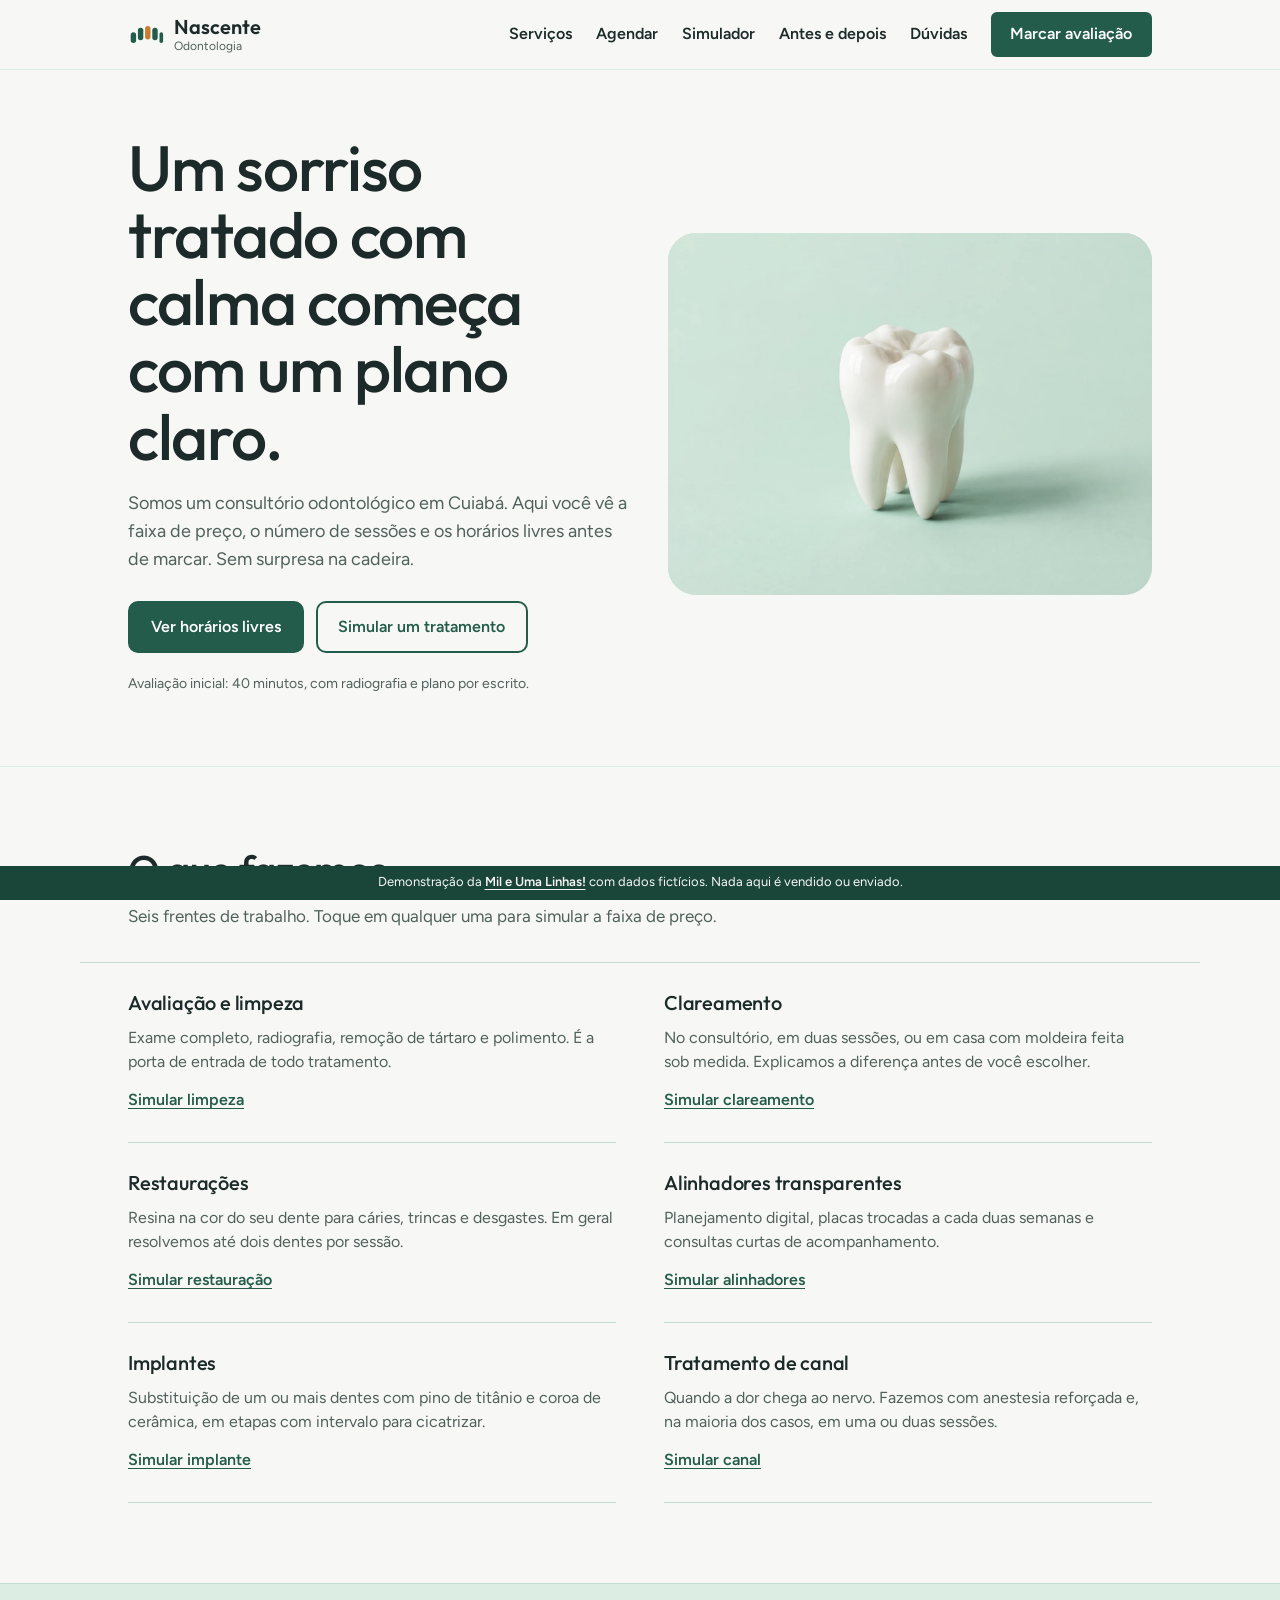
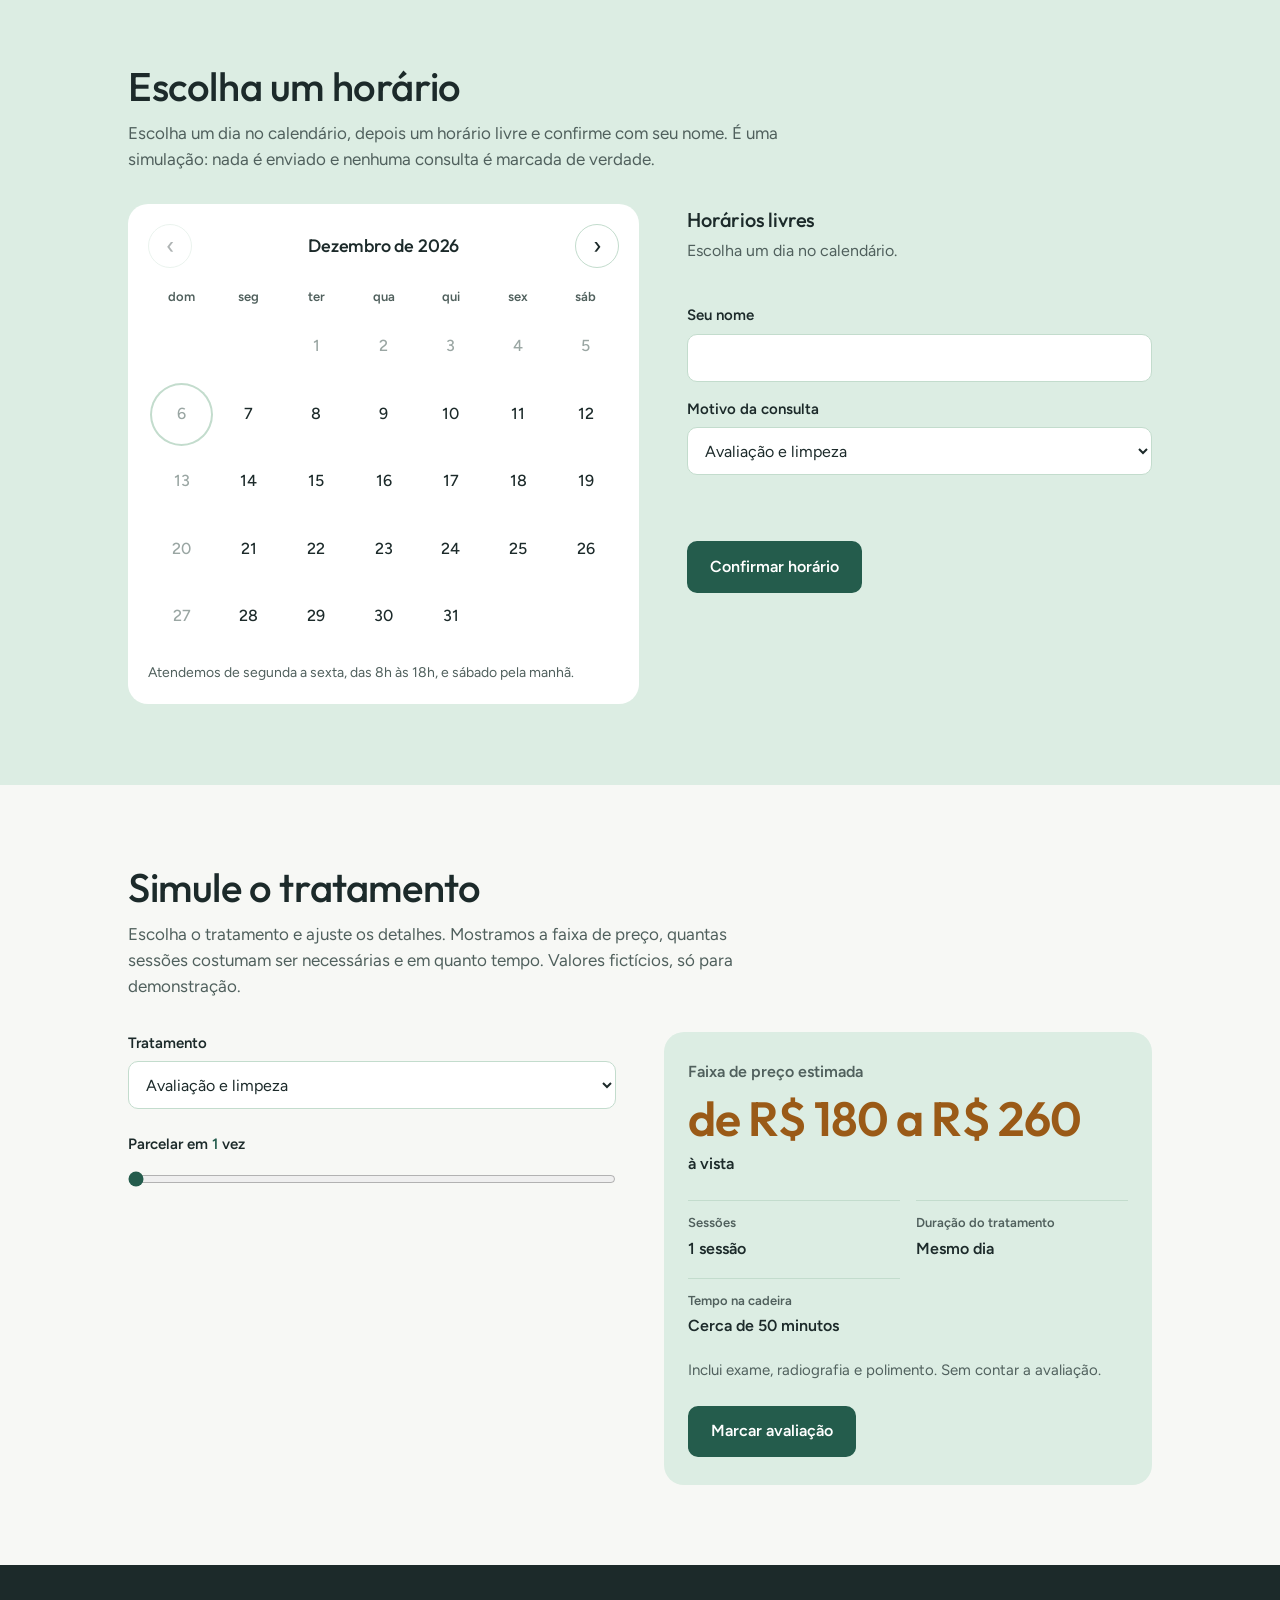
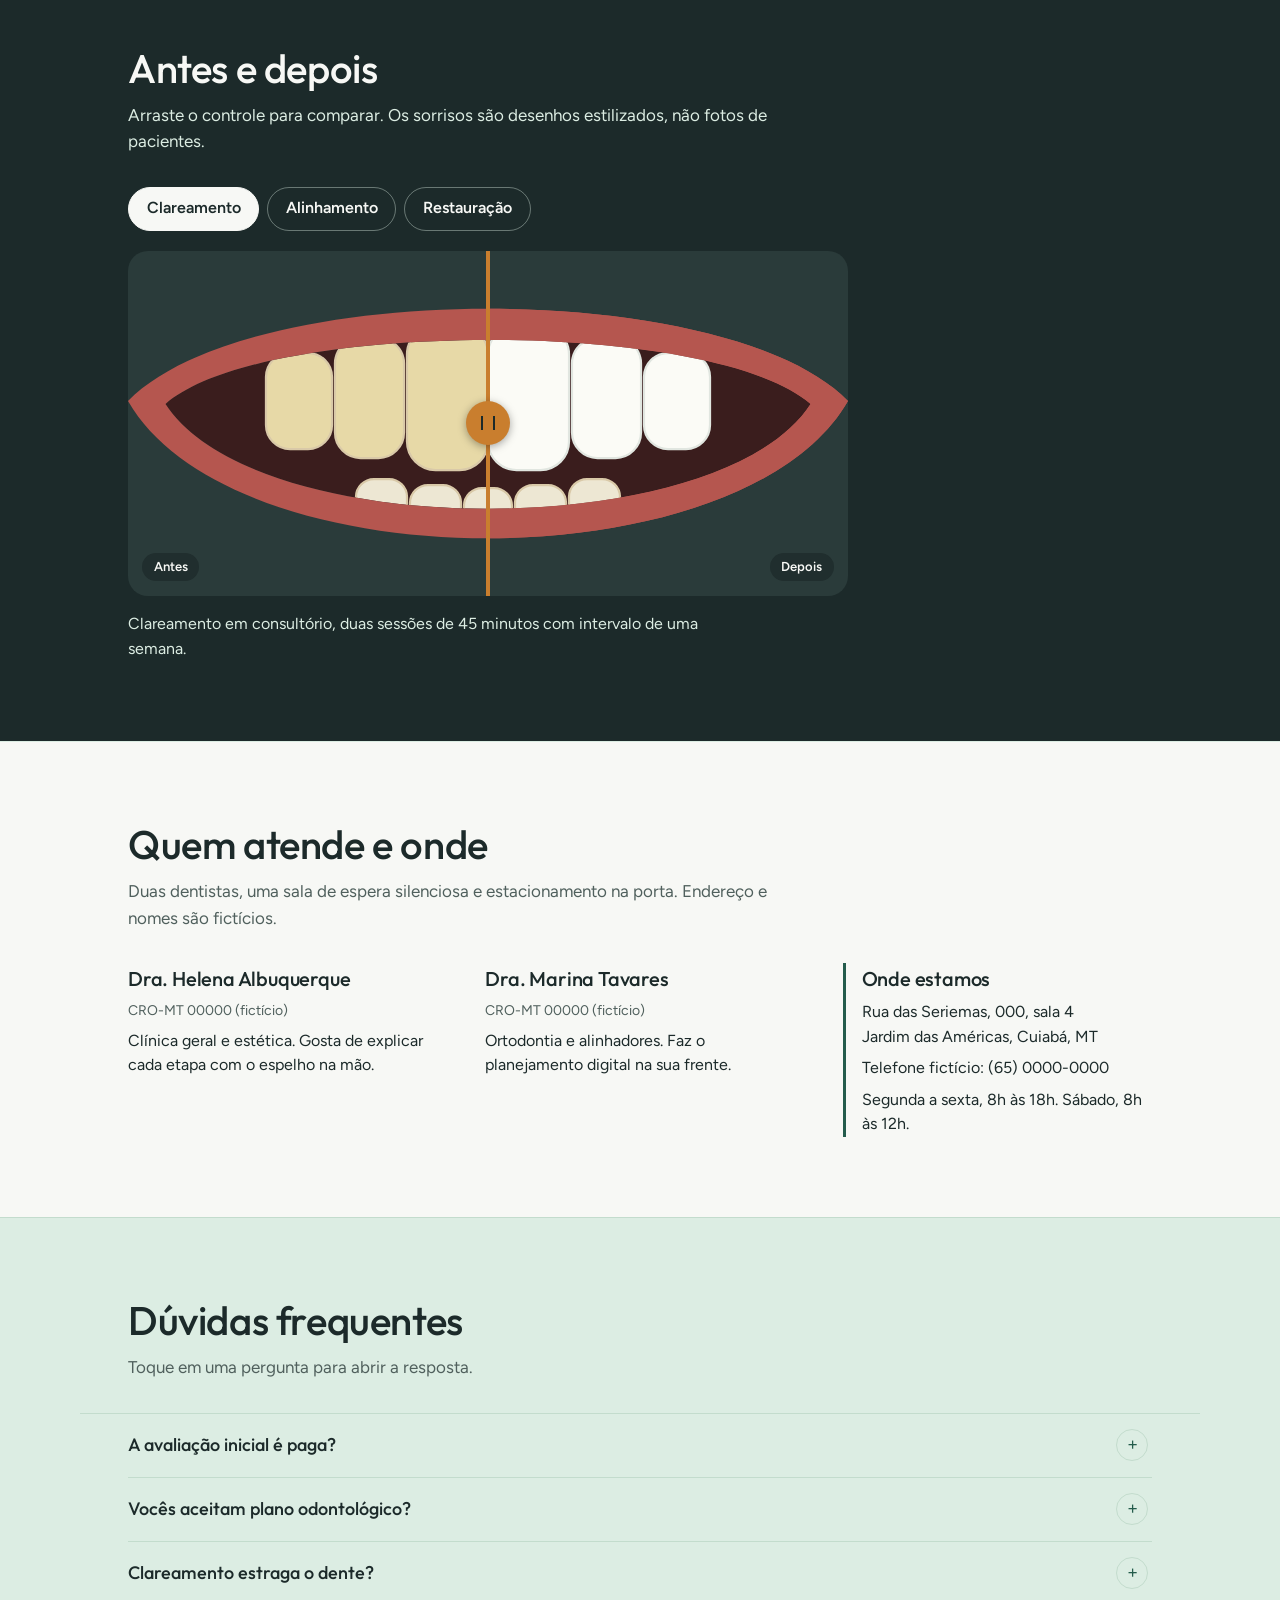
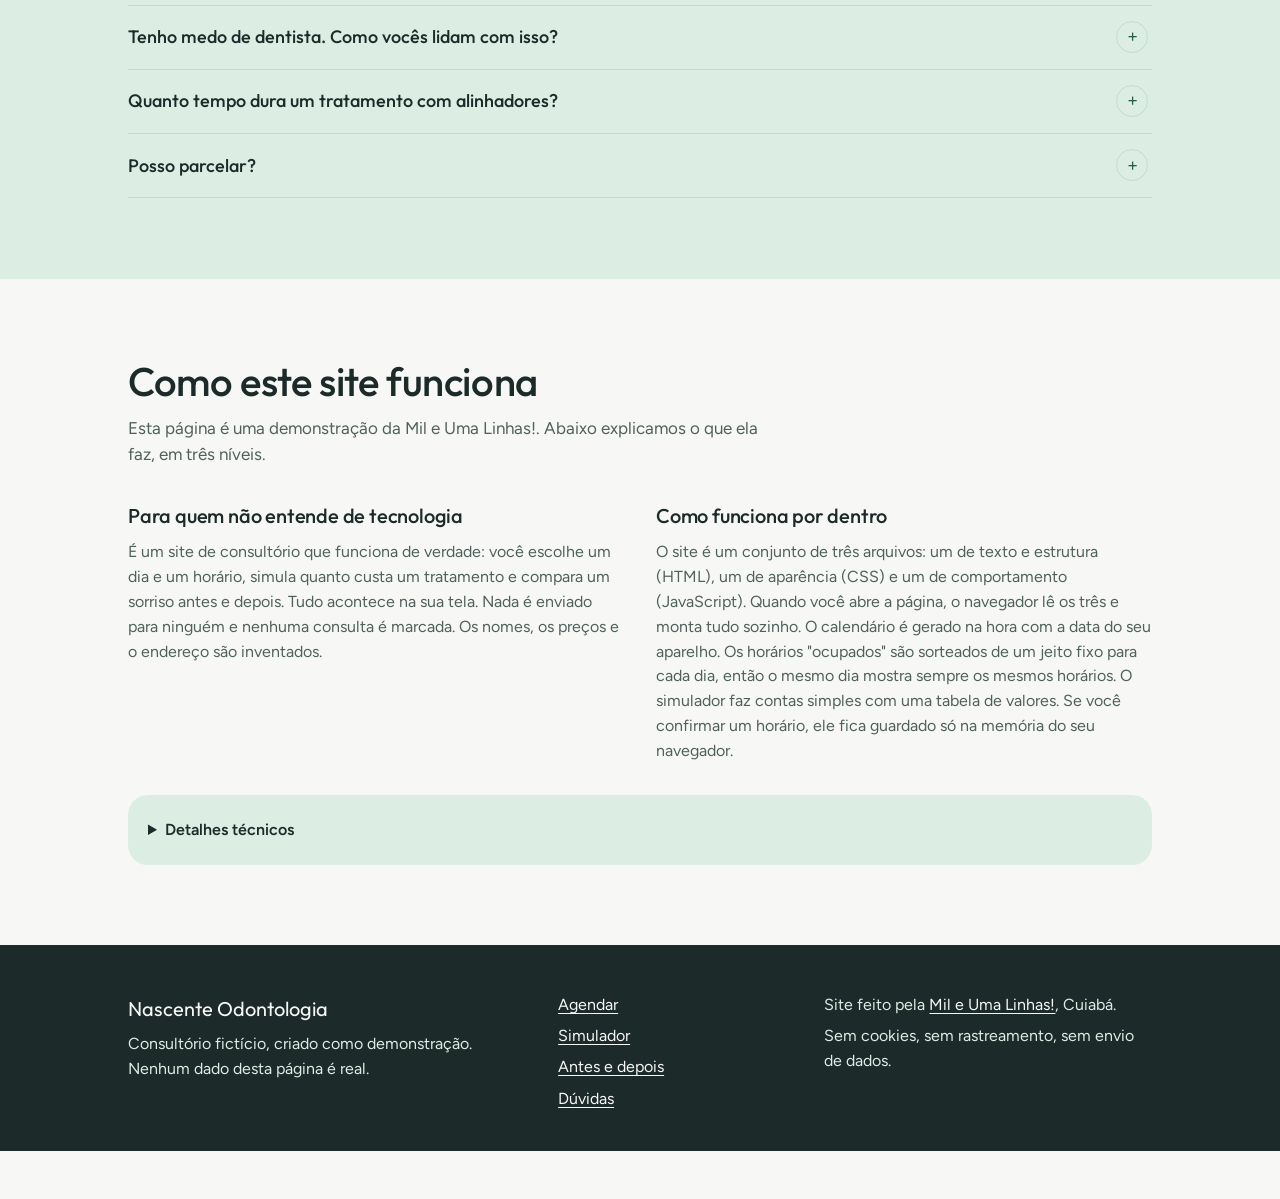
==== commit 02797f38: "Troca o hero desenhado por foto gerada por IA Substitui o arco de dentes em SVG do hero por uma foto" ====
--- a/index.html
+++ b/index.html
@@ -54,21 +54,8 @@
       </div>
       <p class="hero-nota">Avaliação inicial: 40 minutos, com radiografia e plano por escrito.</p>
     </div>
-    <div class="hero-imagem" aria-hidden="true">
-      <svg class="arco" viewBox="0 0 520 360" focusable="false">
-        <rect class="arco-fundo" x="0" y="0" width="520" height="360" rx="28"/>
-        <g class="dentes">
-          <rect class="dente" x="52"  y="190" width="48" height="96" rx="24"/>
-          <rect class="dente" x="112" y="150" width="50" height="118" rx="25"/>
-          <rect class="dente" x="174" y="118" width="54" height="138" rx="27"/>
-          <rect class="dente dente-brilho" x="240" y="104" width="56" height="150" rx="28"/>
-          <rect class="dente" x="308" y="118" width="54" height="138" rx="27"/>
-          <rect class="dente" x="372" y="150" width="50" height="118" rx="25"/>
-          <rect class="dente" x="432" y="190" width="48" height="96" rx="24"/>
-        </g>
-        <path class="arco-linha" d="M40 302 Q260 380 480 302"/>
-        <circle class="arco-ponto" cx="268" cy="132" r="7"/>
-      </svg>
+    <div class="hero-imagem">
+      <img class="hero-foto" src="img/hero.webp" width="1440" height="1080" alt="Molar de porcelana branca e brilhante, em pé sobre um fundo liso verde-menta, com uma sombra suave ao lado." fetchpriority="high">
     </div>
   </section>
 
--- a/css/estilo.css
+++ b/css/estilo.css
@@ -223,9 +223,9 @@
 .hero {
   max-width: var(--largura);
   margin: 0 auto;
-  padding: 2.5rem var(--margem) 3rem;
-  display: grid;
-  gap: 2rem;
+  padding: 1.5rem var(--margem) 3rem;
+  display: grid;
+  gap: 1.5rem;
   align-items: center;
 }
 .hero h1 {
@@ -247,40 +247,38 @@
   gap: 0.75rem;
 }
 .hero-nota { margin-top: 1.25rem; font-size: 0.875rem; color: var(--pedra); }
-.hero-imagem { max-width: 560px; }
-.arco { width: 100%; height: auto; }
-.arco-fundo { fill: var(--hortela); }
-.dente { fill: var(--branco); stroke: var(--hortela-escura); stroke-width: 2; }
-.dente-brilho { fill: var(--branco); }
-.arco-linha { fill: none; stroke: var(--cerrado); stroke-width: 3; stroke-linecap: round; }
-.arco-ponto { fill: var(--mel); }
+.hero-imagem {
+  max-width: 560px;
+  width: 100%;
+  aspect-ratio: 4 / 3;
+  border-radius: 20px;
+  overflow: hidden;
+  background: #C6DACE; /* média da foto: aparece enquanto ela carrega */
+}
+@media (max-width: 899px) {
+  .hero-imagem { order: -1; } /* no celular a foto abre a página, o texto vem logo abaixo */
+}
+.hero-foto {
+  display: block;
+  width: 100%;
+  height: 100%;
+  object-fit: cover;
+}
 
 @media (min-width: 900px) {
   .hero {
     grid-template-columns: 1.05fr 1fr;
+    gap: 2rem;
     padding-top: 4rem;
     padding-bottom: 4.5rem;
   }
-}
-
-/* Movimento de abertura: os dentes sobem até o arco */
+  .hero-imagem { border-radius: 28px; }
+}
+
+/* Movimento de abertura: a foto aparece com uma leve ampliação */
 @media (prefers-reduced-motion: no-preference) {
-  .dente {
-    animation: subir 700ms cubic-bezier(0.2, 0.7, 0.2, 1) both;
-    transform-origin: center bottom;
-  }
-  .dentes .dente:nth-child(1) { animation-delay: 0ms; }
-  .dentes .dente:nth-child(2) { animation-delay: 70ms; }
-  .dentes .dente:nth-child(3) { animation-delay: 140ms; }
-  .dentes .dente:nth-child(4) { animation-delay: 210ms; }
-  .dentes .dente:nth-child(5) { animation-delay: 280ms; }
-  .dentes .dente:nth-child(6) { animation-delay: 350ms; }
-  .dentes .dente:nth-child(7) { animation-delay: 420ms; }
-  .arco-linha { stroke-dasharray: 600; stroke-dashoffset: 600; animation: tracar 900ms 400ms ease-out forwards; }
-  .arco-ponto { opacity: 0; animation: aparecer 300ms 1100ms ease-out forwards; }
-  @keyframes subir { from { transform: translateY(40px); opacity: 0; } to { transform: translateY(0); opacity: 1; } }
-  @keyframes tracar { to { stroke-dashoffset: 0; } }
-  @keyframes aparecer { to { opacity: 1; } }
+  .hero-foto { animation: foto-entra 800ms cubic-bezier(0.2, 0.7, 0.2, 1) both; }
+  @keyframes foto-entra { from { opacity: 0; transform: scale(1.04); } to { opacity: 1; transform: scale(1); } }
 }
 
 /* Seções */
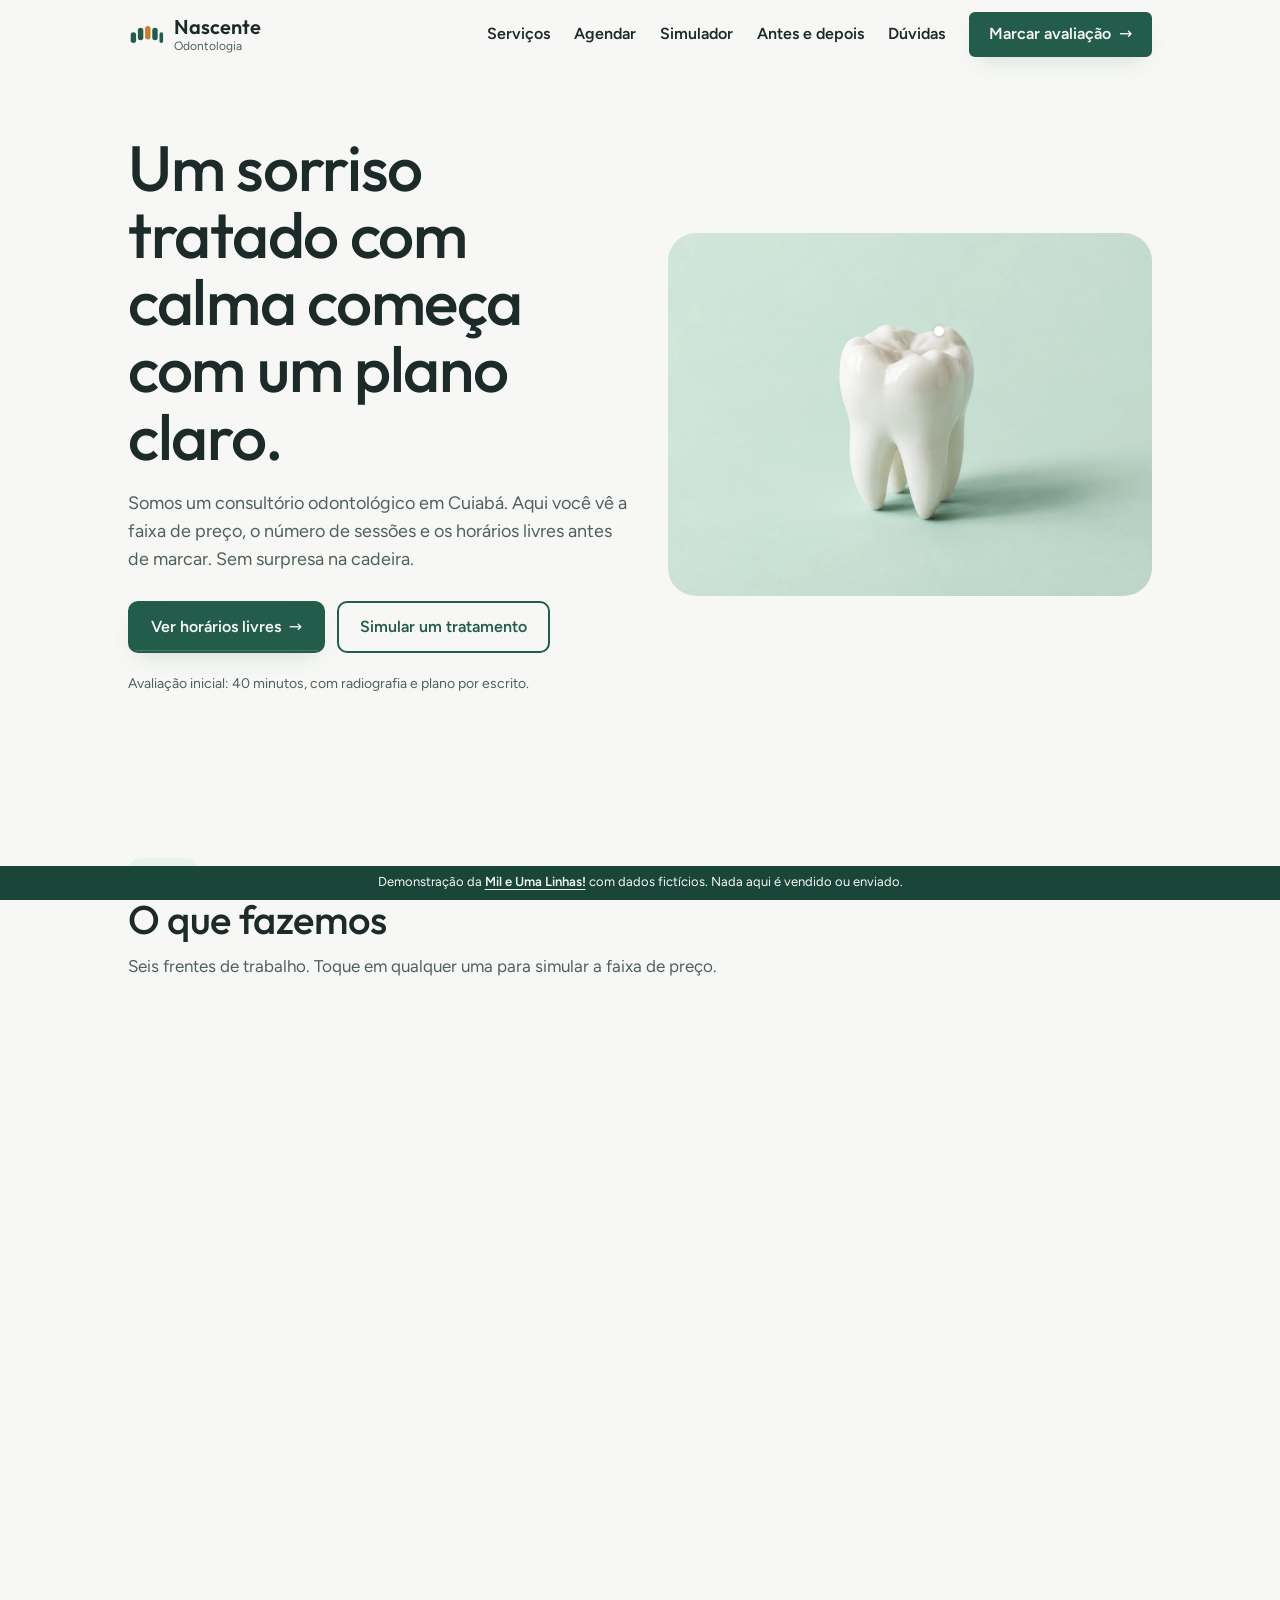
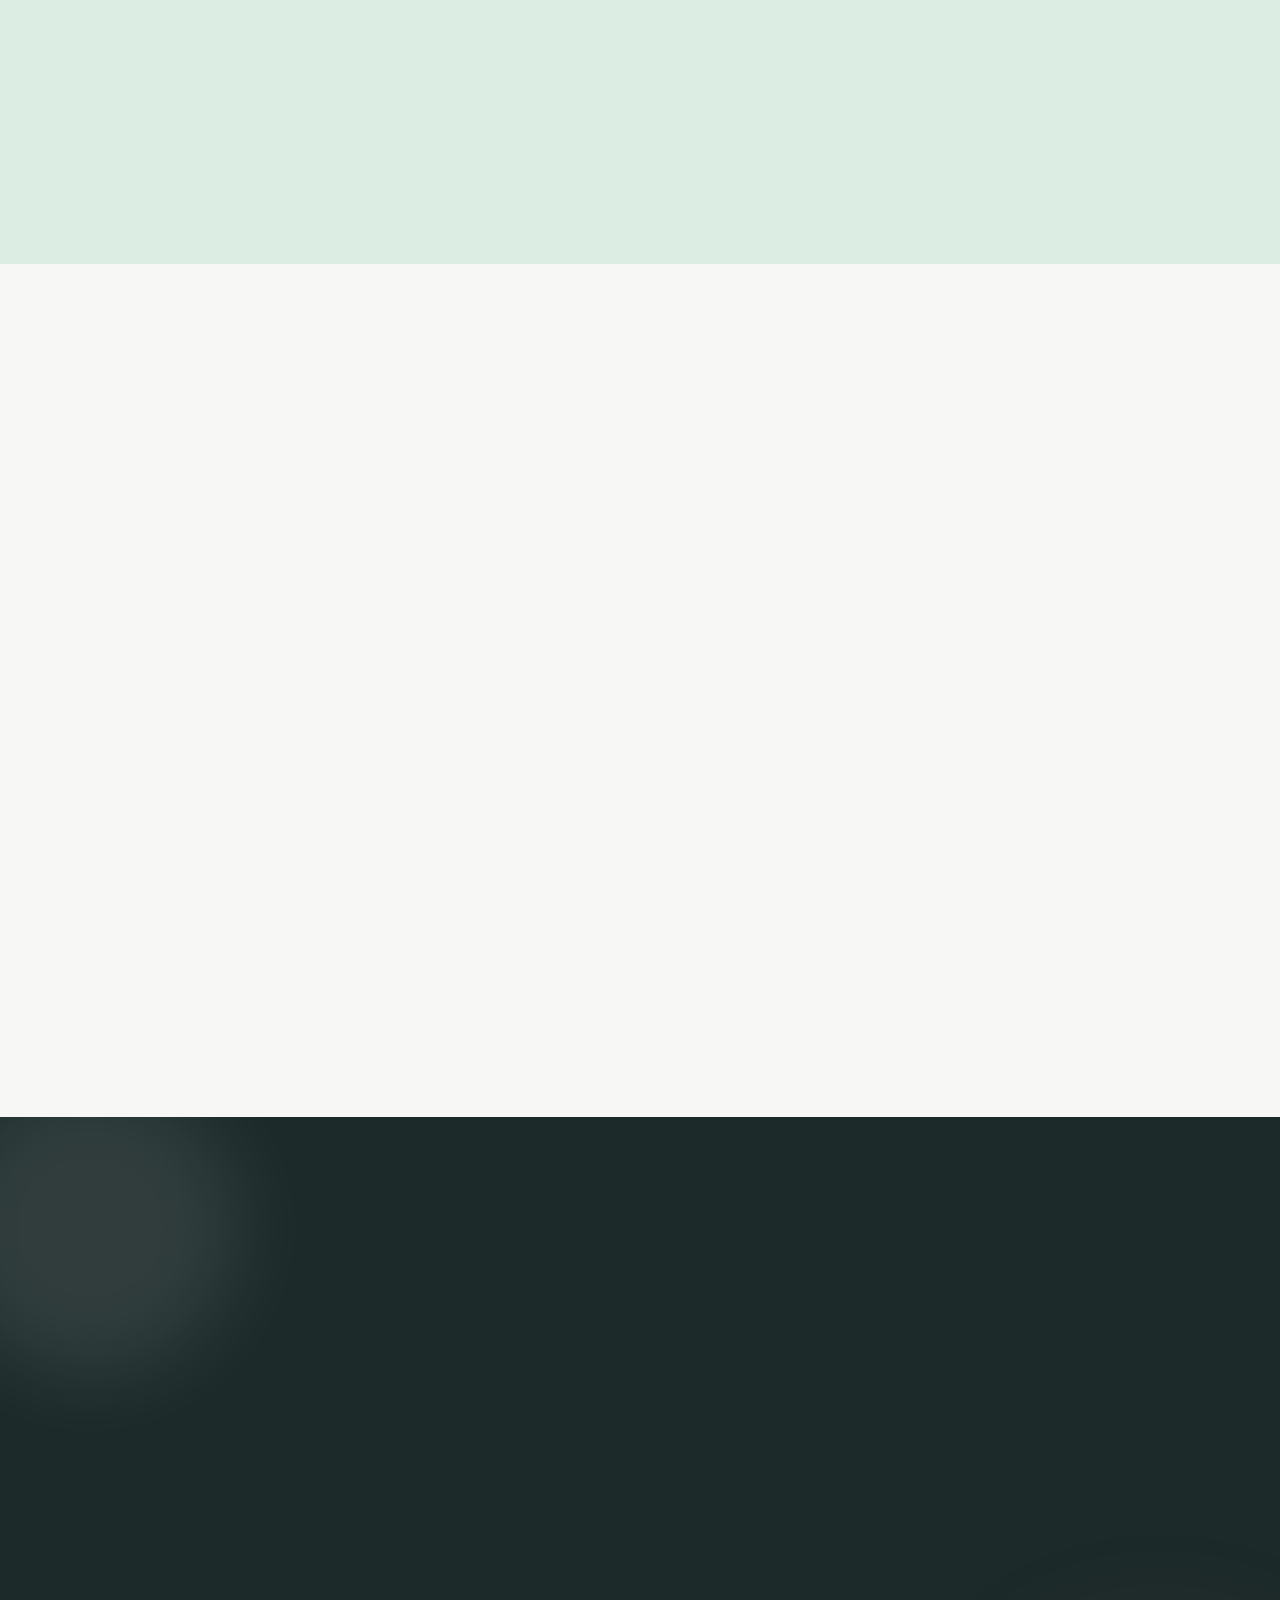
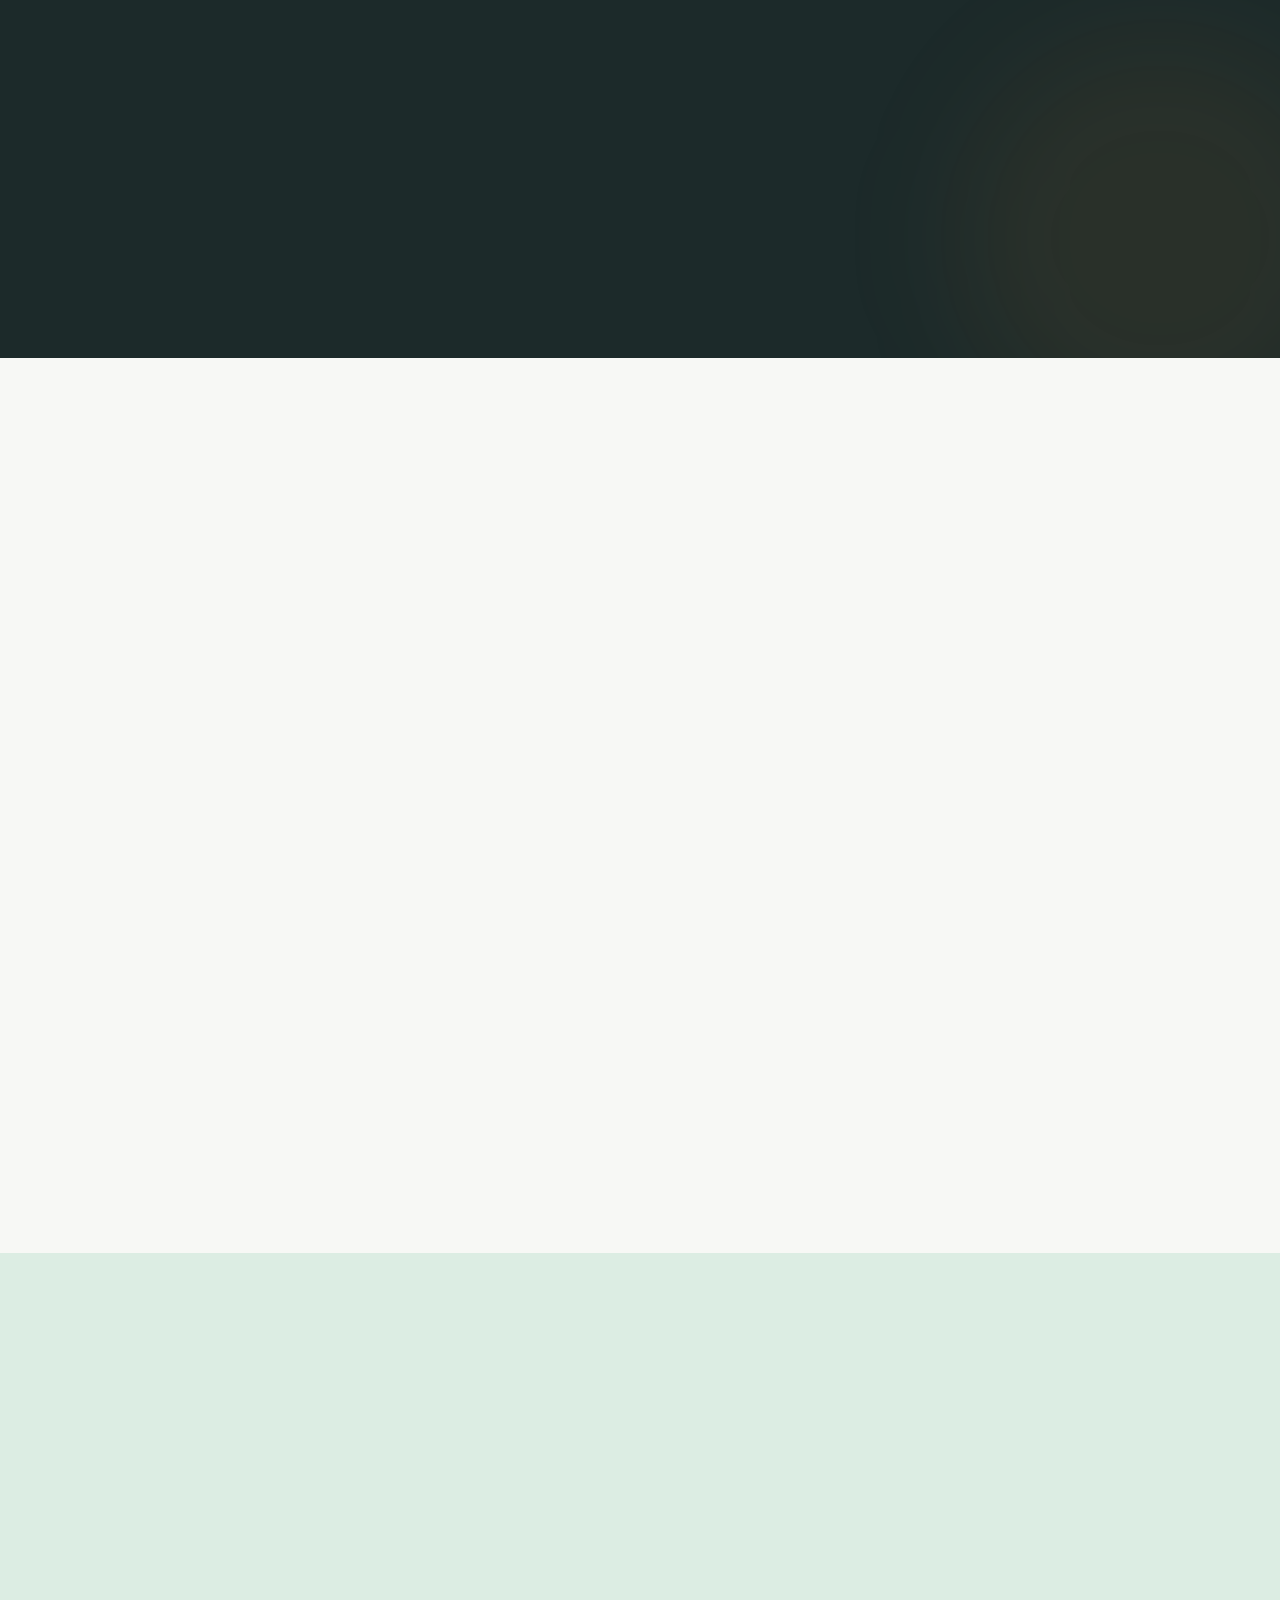
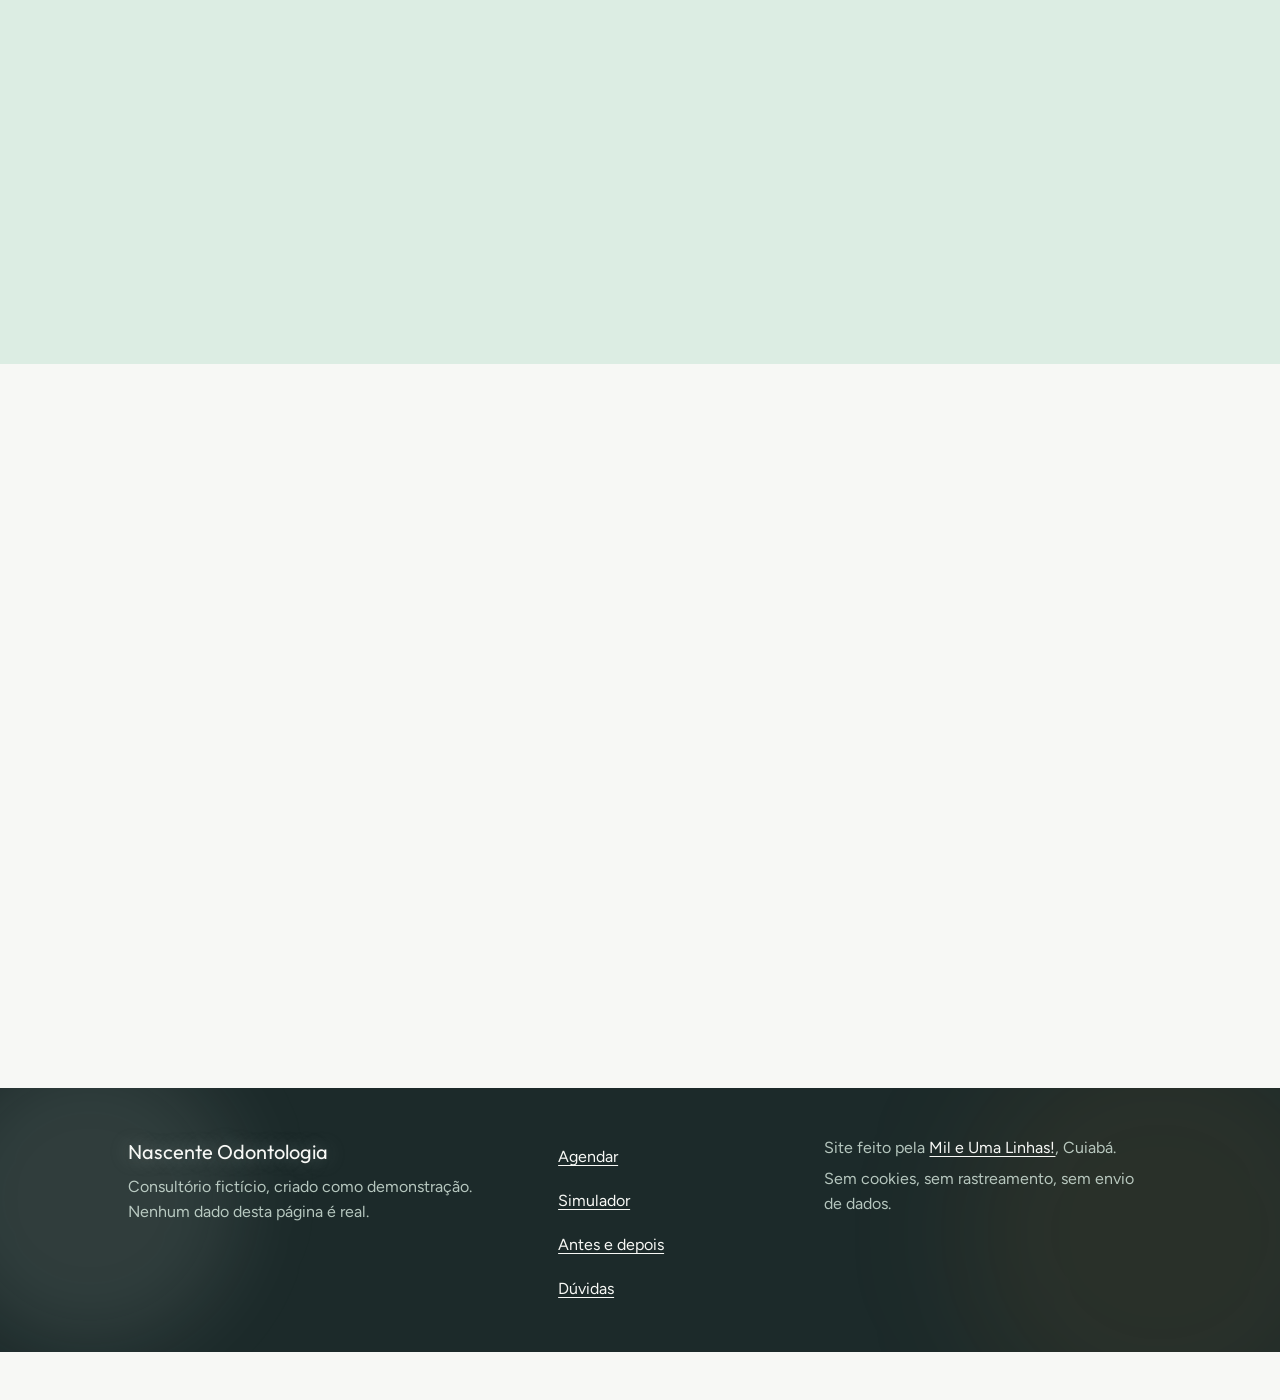
==== commit ea67d9dc: "Leva final: spectra + glass-green na Nascente Aplica a leva final de design systems no site Nascente" ====
--- a/index.html
+++ b/index.html
@@ -56,45 +56,69 @@
     </div>
     <div class="hero-imagem">
       <img class="hero-foto" src="img/hero.webp" width="1440" height="1080" alt="Molar de porcelana branca e brilhante, em pé sobre um fundo liso verde-menta, com uma sombra suave ao lado." fetchpriority="high">
+      <button class="hotspot" type="button" aria-describedby="hotspot-dica" aria-label="Detalhe da coroa do molar">
+        <span class="hotspot-halo" aria-hidden="true"></span>
+        <span class="hotspot-ponto" aria-hidden="true"></span>
+        <span class="hotspot-dica" id="hotspot-dica" role="tooltip">porcelana, uma sessão</span>
+      </button>
     </div>
   </section>
 
   <!-- Serviços -->
   <section class="secao" id="servicos" aria-labelledby="servicos-titulo">
     <div class="secao-cabeca">
+      <p class="chip-linha"><span class="chip">serviços</span></p>
       <h2 id="servicos-titulo">O que fazemos</h2>
       <p>Seis frentes de trabalho. Toque em qualquer uma para simular a faixa de preço.</p>
     </div>
     <ul class="servicos">
-      <li>
-        <h3>Avaliação e limpeza</h3>
+      <li class="servico servico-com-foto">
+        <figure class="servico-midia">
+          <img src="img/servico-limpeza-bandeja.webp" width="1456" height="1088" alt="Bandeja de aço com instrumentos de limpeza dental alinhados e um espelho bucal sobre um campo verde-menta, vistos de cima." loading="lazy" decoding="async">
+          <h3>Avaliação e limpeza</h3>
+          <span class="servico-disco servico-disco-vidro" aria-hidden="true"><svg class="servico-icone" viewBox="0 0 24 24" aria-hidden="true" focusable="false"><path d="M12 3c-2.5 0-4 1.6-4.6 3.5C6.6 9 7.6 12 8.4 15.4c.4 1.8 1 3.6 2 3.6.9 0 1-2.2 1.6-2.2s.7 2.2 1.6 2.2c1 0 1.6-1.8 2-3.6.8-3.4 1.8-6.4 1-8.9C16 4.6 14.5 3 12 3z"/></svg></span>
+        </figure>
         <p>Exame completo, radiografia, remoção de tártaro e polimento. É a porta de entrada de todo tratamento.</p>
-        <a href="#simulador" data-servico="limpeza">Simular limpeza</a>
-      </li>
-      <li>
-        <h3>Clareamento</h3>
+        <a href="#simulador" data-servico="limpeza">Simular limpeza<span class="seta" aria-hidden="true">&rarr;</span></a>
+      </li>
+      <li class="servico servico-com-foto">
+        <figure class="servico-midia">
+          <img src="img/servico-clareamento-moldeira.webp" width="1456" height="1088" alt="Moldeira transparente de clareamento sobre um modelo de arcada em resina branca, ao lado de uma seringa de gel, sobre fundo verde-menta." loading="lazy" decoding="async">
+          <h3>Clareamento</h3>
+          <span class="servico-disco servico-disco-vidro" aria-hidden="true"><svg class="servico-icone" viewBox="0 0 24 24" aria-hidden="true" focusable="false"><path d="M12 3v3M12 18v3M3 12h3M18 12h3M5.6 5.6l2.1 2.1M16.3 16.3l2.1 2.1M5.6 18.4l2.1-2.1M16.3 7.7l2.1-2.1"/><circle cx="12" cy="12" r="3.2"/></svg></span>
+        </figure>
         <p>No consultório, em duas sessões, ou em casa com moldeira feita sob medida. Explicamos a diferença antes de você escolher.</p>
-        <a href="#simulador" data-servico="clareamento">Simular clareamento</a>
-      </li>
-      <li>
+        <a href="#simulador" data-servico="clareamento">Simular clareamento<span class="seta" aria-hidden="true">&rarr;</span></a>
+      </li>
+      <li class="servico">
+        <span class="servico-disco" aria-hidden="true"><svg class="servico-icone" viewBox="0 0 24 24" aria-hidden="true" focusable="false"><path d="M12 3c-2.5 0-4 1.6-4.6 3.5C6.6 9 7.6 12 8.4 15.4c.4 1.8 1 3.6 2 3.6.9 0 1-2.2 1.6-2.2s.7 2.2 1.6 2.2c1 0 1.6-1.8 2-3.6.8-3.4 1.8-6.4 1-8.9C16 4.6 14.5 3 12 3z"/><path d="M9.5 8.5l5 3M9.5 11.5l5-3"/></svg></span>
         <h3>Restaurações</h3>
         <p>Resina na cor do seu dente para cáries, trincas e desgastes. Em geral resolvemos até dois dentes por sessão.</p>
-        <a href="#simulador" data-servico="restauracao">Simular restauração</a>
-      </li>
-      <li>
-        <h3>Alinhadores transparentes</h3>
+        <a href="#simulador" data-servico="restauracao">Simular restauração<span class="seta" aria-hidden="true">&rarr;</span></a>
+      </li>
+      <li class="servico servico-com-foto">
+        <figure class="servico-midia">
+          <img src="img/servico-alinhadores-gesso.webp" width="1456" height="1088" alt="Alinhador transparente encaixado em um modelo de gesso de arcada dentária, com dois outros alinhadores em caixinhas abertas ao lado." loading="lazy" decoding="async">
+          <h3>Alinhadores transparentes</h3>
+          <span class="servico-disco servico-disco-vidro" aria-hidden="true"><svg class="servico-icone" viewBox="0 0 24 24" aria-hidden="true" focusable="false"><path d="M4 14c0-5 3.6-9 8-9s8 4 8 9"/><path d="M6.5 14c0-3.4 2.5-6.2 5.5-6.2s5.5 2.8 5.5 6.2"/><path d="M4 14h2.5M17.5 14H20M9 13h1.5M13.5 13H15"/></svg></span>
+        </figure>
         <p>Planejamento digital, placas trocadas a cada duas semanas e consultas curtas de acompanhamento.</p>
-        <a href="#simulador" data-servico="alinhadores">Simular alinhadores</a>
-      </li>
-      <li>
-        <h3>Implantes</h3>
+        <a href="#simulador" data-servico="alinhadores">Simular alinhadores<span class="seta" aria-hidden="true">&rarr;</span></a>
+      </li>
+      <li class="servico servico-com-foto">
+        <figure class="servico-midia">
+          <img src="img/servico-implante-modelo.webp" width="1456" height="1088" alt="Modelo didático de implante dentário com pino de titânio e coroa de cerâmica branca, em pé sobre fundo verde-menta." loading="lazy" decoding="async">
+          <h3>Implantes</h3>
+          <span class="servico-disco servico-disco-vidro" aria-hidden="true"><svg class="servico-icone" viewBox="0 0 24 24" aria-hidden="true" focusable="false"><path d="M9 3h6l-1 5H10z"/><path d="M10 8h4v2h-4zM10.5 10h3l-.5 3h-2zM11 13h2l-.4 3h-1.2zM11.4 16h1.2l-.6 4z"/></svg></span>
+        </figure>
         <p>Substituição de um ou mais dentes com pino de titânio e coroa de cerâmica, em etapas com intervalo para cicatrizar.</p>
-        <a href="#simulador" data-servico="implante">Simular implante</a>
-      </li>
-      <li>
+        <a href="#simulador" data-servico="implante">Simular implante<span class="seta" aria-hidden="true">&rarr;</span></a>
+      </li>
+      <li class="servico">
+        <span class="servico-disco" aria-hidden="true"><svg class="servico-icone" viewBox="0 0 24 24" aria-hidden="true" focusable="false"><path d="M12 3c-2.5 0-4 1.6-4.6 3.5C6.6 9 7.6 12 8.4 15.4c.4 1.8 1 3.6 2 3.6.9 0 1-2.2 1.6-2.2s.7 2.2 1.6 2.2c1 0 1.6-1.8 2-3.6.8-3.4 1.8-6.4 1-8.9C16 4.6 14.5 3 12 3z"/><path d="M12 7v9"/></svg></span>
         <h3>Tratamento de canal</h3>
         <p>Quando a dor chega ao nervo. Fazemos com anestesia reforçada e, na maioria dos casos, em uma ou duas sessões.</p>
-        <a href="#simulador" data-servico="canal">Simular canal</a>
+        <a href="#simulador" data-servico="canal">Simular canal<span class="seta" aria-hidden="true">&rarr;</span></a>
       </li>
     </ul>
   </section>
@@ -102,11 +126,16 @@
   <!-- Agendamento -->
   <section class="secao secao-hortela" id="agendar" aria-labelledby="agendar-titulo">
     <div class="secao-cabeca">
+      <p class="chip-linha"><span class="chip">agenda</span></p>
       <h2 id="agendar-titulo">Escolha um horário</h2>
       <p>Escolha um dia no calendário, depois um horário livre e confirme com seu nome. É uma simulação: nada é enviado e nenhuma consulta é marcada de verdade.</p>
     </div>
 
     <div class="agenda">
+      <div class="agenda-coluna">
+        <figure class="agenda-foto">
+          <img src="img/sala-espera-calma.webp" width="1088" height="1360" alt="Sala de espera silenciosa com duas poltronas de linho claro, mesa lateral de madeira com uma planta e parede verde-menta com luz de janela." loading="lazy" decoding="async">
+        </figure>
       <div class="agenda-calendario">
         <div class="calendario-topo">
           <button class="calendario-nav" type="button" data-mes="-1" aria-label="Mês anterior">&lsaquo;</button>
@@ -129,8 +158,9 @@
         </table>
         <p class="calendario-legenda">Atendemos de segunda a sexta, das 8h às 18h, e sábado pela manhã.</p>
       </div>
-
-      <div class="agenda-horarios">
+      </div>
+
+      <div class="agenda-horarios vidro-claro">
         <h3 id="horarios-titulo">Horários livres</h3>
         <p class="horarios-dia" id="horarios-dia">Escolha um dia no calendário.</p>
         <div class="horarios" id="horarios" role="group" aria-labelledby="horarios-titulo"></div>
@@ -172,6 +202,7 @@
   <!-- Simulador -->
   <section class="secao" id="simulador" aria-labelledby="simulador-titulo">
     <div class="secao-cabeca">
+      <p class="chip-linha"><span class="chip">simulador</span></p>
       <h2 id="simulador-titulo">Simule o tratamento</h2>
       <p>Escolha o tratamento e ajuste os detalhes. Mostramos a faixa de preço, quantas sessões costumam ser necessárias e em quanto tempo. Valores fictícios, só para demonstração.</p>
     </div>
@@ -211,7 +242,8 @@
         </div>
       </form>
 
-      <div class="simulador-resultado" aria-live="polite">
+      <div class="poco-hortela">
+      <div class="simulador-resultado vidro-claro" aria-live="polite">
         <p class="resultado-rotulo">Faixa de preço estimada</p>
         <p class="resultado-valor" id="sim-valor">de R$ 180 a R$ 260</p>
         <p class="resultado-parcela" id="sim-parcela">à vista</p>
@@ -232,12 +264,16 @@
         <p class="resultado-nota" id="sim-nota">Inclui exame, radiografia e polimento.</p>
         <a class="botao botao-cheio" href="#agendar">Marcar avaliação</a>
       </div>
+      </div>
     </div>
   </section>
 
   <!-- Antes e depois -->
   <section class="secao secao-escura" id="antes-depois" aria-labelledby="antes-titulo">
-    <div class="secao-cabeca">
+    <div class="luz luz-1" aria-hidden="true"></div>
+    <div class="luz luz-2" aria-hidden="true"></div>
+    <div class="secao-cabeca">
+      <p class="chip-linha"><span class="chip">antes e depois</span></p>
       <h2 id="antes-titulo">Antes e depois</h2>
       <p>Arraste o controle para comparar. Os sorrisos são desenhos estilizados, não fotos de pacientes.</p>
     </div>
@@ -305,7 +341,7 @@
           </svg>
           <div class="comparador-alca" aria-hidden="true"></div>
           <span class="comparador-rotulo comparador-rotulo-antes" aria-hidden="true">Antes</span>
-          <span class="comparador-rotulo comparador-rotulo-depois" aria-hidden="true">Depois</span>
+          <span class="comparador-rotulo comparador-rotulo-depois" aria-hidden="true"><span class="ponto-vivo"></span>Depois</span>
           <input class="comparador-controle" id="comparador-controle" type="range" min="0" max="100" value="50" step="1" aria-label="Comparar antes e depois: 0 mostra só o antes, 100 mostra só o depois">
         </div>
         <p class="comparador-texto" id="comparador-texto">Clareamento em consultório, duas sessões de 45 minutos com intervalo de uma semana.</p>
@@ -316,59 +352,72 @@
   <!-- Consultório -->
   <section class="secao" id="consultorio" aria-labelledby="consultorio-titulo">
     <div class="secao-cabeca">
+      <p class="chip-linha"><span class="chip">consultório</span></p>
       <h2 id="consultorio-titulo">Quem atende e onde</h2>
       <p>Duas dentistas, uma sala de espera silenciosa e estacionamento na porta. Endereço e nomes são fictícios.</p>
     </div>
     <div class="consultorio">
       <div class="pessoa">
+        <figure class="pessoa-foto">
+          <img src="img/dentista-radiografia.webp" width="1088" height="1456" alt="Dentista adulta de jaleco verde-escuro vista de costas, analisando uma radiografia em um negatoscópio claro, com o rosto fora do quadro." loading="lazy" decoding="async">
+        </figure>
         <h3>Dra. Helena Albuquerque</h3>
         <p class="legenda">CRO-MT 00000 (fictício)</p>
         <p>Clínica geral e estética. Gosta de explicar cada etapa com o espelho na mão.</p>
       </div>
       <div class="pessoa">
+        <figure class="pessoa-foto">
+          <img src="img/maos-alinhador.webp" width="1088" height="1456" alt="Mãos adultas com luvas brancas segurando um alinhador transparente diante de uma tela com modelo digital desfocado, em consultório claro." loading="lazy" decoding="async">
+        </figure>
         <h3>Dra. Marina Tavares</h3>
         <p class="legenda">CRO-MT 00000 (fictício)</p>
         <p>Ortodontia e alinhadores. Faz o planejamento digital na sua frente.</p>
       </div>
-      <address class="endereco">
-        <h3>Onde estamos</h3>
-        <p>Rua das Seriemas, 000, sala 4<br>Jardim das Américas, Cuiabá, MT</p>
-        <p>Telefone fictício: (65) 0000-0000</p>
-        <p>Segunda a sexta, 8h às 18h. Sábado, 8h às 12h.</p>
-      </address>
+      <div class="consultorio-coluna">
+        <figure class="consultorio-foto">
+          <img src="img/consultorio-cadeira.webp" width="1456" height="970" alt="Consultório odontológico claro com cadeira branca, refletor desligado, parede verde-menta, armário de madeira clara e janela com luz natural." loading="lazy" decoding="async">
+        </figure>
+        <address class="endereco">
+          <h3>Onde estamos</h3>
+          <p>Rua das Seriemas, 000, sala 4<br>Jardim das Américas, Cuiabá, MT</p>
+          <p>Telefone fictício: (65) 0000-0000</p>
+          <p>Segunda a sexta, 8h às 18h. Sábado, 8h às 12h.</p>
+        </address>
+      </div>
     </div>
   </section>
 
   <!-- Dúvidas -->
   <section class="secao secao-hortela" id="duvidas" aria-labelledby="duvidas-titulo">
     <div class="secao-cabeca">
+      <p class="chip-linha"><span class="chip">dúvidas</span></p>
       <h2 id="duvidas-titulo">Dúvidas frequentes</h2>
       <p>Toque em uma pergunta para abrir a resposta.</p>
     </div>
     <div class="faq">
       <details class="faq-item">
-        <summary>A avaliação inicial é paga?</summary>
-        <p>Sim, e o valor é abatido do primeiro tratamento que você fizer conosco. Na avaliação você recebe radiografia, exame completo e um plano por escrito com faixa de preço e número de sessões.</p>
-      </details>
-      <details class="faq-item">
-        <summary>Vocês aceitam plano odontológico?</summary>
-        <p>Trabalhamos com reembolso: você paga a consulta, nós emitimos o recibo e a documentação, e você pede o reembolso ao seu plano. Para este site de demonstração, nenhum convênio é real.</p>
-      </details>
-      <details class="faq-item">
-        <summary>Clareamento estraga o dente?</summary>
-        <p>Feito com supervisão, não. Pode haver sensibilidade por alguns dias, que tratamos com gel dessensibilizante. Não indicamos clareamento em gestantes, menores de 16 anos ou dentes com cárie aberta.</p>
-      </details>
-      <details class="faq-item">
-        <summary>Tenho medo de dentista. Como vocês lidam com isso?</summary>
-        <p>Com tempo. A primeira consulta é só conversa e exame, sem procedimento. Explicamos tudo antes, combinamos um sinal com a mão para pausar e usamos anestesia em gel antes da agulha.</p>
-      </details>
-      <details class="faq-item">
-        <summary>Quanto tempo dura um tratamento com alinhadores?</summary>
-        <p>Casos leves, de 6 a 8 meses. Casos moderados, de 10 a 14 meses. Casos complexos podem passar de 18 meses. O planejamento digital mostra a previsão antes de você decidir.</p>
-      </details>
-      <details class="faq-item">
-        <summary>Posso parcelar?</summary>
-        <p>Sim, em até 10 vezes sem juros no cartão. O simulador desta página mostra o valor aproximado de cada parcela.</p>
+        <summary>A avaliação inicial é paga?<span class="faq-mais" aria-hidden="true"></span></summary>
+        <div class="faq-conteudo"><div class="faq-interno"><p>Sim, e o valor é abatido do primeiro tratamento que você fizer conosco. Na avaliação você recebe radiografia, exame completo e um plano por escrito com faixa de preço e número de sessões.</p></div></div>
+      </details>
+      <details class="faq-item">
+        <summary>Vocês aceitam plano odontológico?<span class="faq-mais" aria-hidden="true"></span></summary>
+        <div class="faq-conteudo"><div class="faq-interno"><p>Trabalhamos com reembolso: você paga a consulta, nós emitimos o recibo e a documentação, e você pede o reembolso ao seu plano. Para este site de demonstração, nenhum convênio é real.</p></div></div>
+      </details>
+      <details class="faq-item">
+        <summary>Clareamento estraga o dente?<span class="faq-mais" aria-hidden="true"></span></summary>
+        <div class="faq-conteudo"><div class="faq-interno"><p>Feito com supervisão, não. Pode haver sensibilidade por alguns dias, que tratamos com gel dessensibilizante. Não indicamos clareamento em gestantes, menores de 16 anos ou dentes com cárie aberta.</p></div></div>
+      </details>
+      <details class="faq-item">
+        <summary>Tenho medo de dentista. Como vocês lidam com isso?<span class="faq-mais" aria-hidden="true"></span></summary>
+        <div class="faq-conteudo"><div class="faq-interno"><p>Com tempo. A primeira consulta é só conversa e exame, sem procedimento. Explicamos tudo antes, combinamos um sinal com a mão para pausar e usamos anestesia em gel antes da agulha.</p></div></div>
+      </details>
+      <details class="faq-item">
+        <summary>Quanto tempo dura um tratamento com alinhadores?<span class="faq-mais" aria-hidden="true"></span></summary>
+        <div class="faq-conteudo"><div class="faq-interno"><p>Casos leves, de 6 a 8 meses. Casos moderados, de 10 a 14 meses. Casos complexos podem passar de 18 meses. O planejamento digital mostra a previsão antes de você decidir.</p></div></div>
+      </details>
+      <details class="faq-item">
+        <summary>Posso parcelar?<span class="faq-mais" aria-hidden="true"></span></summary>
+        <div class="faq-conteudo"><div class="faq-interno"><p>Sim, em até 10 vezes sem juros no cartão. O simulador desta página mostra o valor aproximado de cada parcela.</p></div></div>
       </details>
     </div>
   </section>
@@ -376,6 +425,7 @@
   <!-- Como isto funciona -->
   <section class="secao" id="como-funciona" aria-labelledby="como-titulo">
     <div class="secao-cabeca">
+      <p class="chip-linha"><span class="chip">como funciona</span></p>
       <h2 id="como-titulo">Como este site funciona</h2>
       <p>Esta página é uma demonstração da Mil e Uma Linhas!. Abaixo explicamos o que ela faz, em três níveis.</p>
     </div>
@@ -406,6 +456,8 @@
 </main>
 
 <footer class="rodape">
+  <div class="luz luz-1" aria-hidden="true"></div>
+  <div class="luz luz-2" aria-hidden="true"></div>
   <div class="rodape-grade">
     <div>
       <p class="rodape-marca">Nascente Odontologia</p>
--- a/css/estilo.css
+++ b/css/estilo.css
@@ -36,6 +36,8 @@
   --largura: 1120px;
   --margem: 20px;
   --transicao: 180ms ease;
+  --suave: cubic-bezier(0.25, 1, 0.5, 1);
+  --sombra-cerrado: 0 20px 40px -24px rgba(36, 92, 76, 0.2);
 }
 
 @media (min-width: 760px) {
@@ -72,7 +74,7 @@
 a:hover { color: var(--cerrado-escuro); }
 img, svg { display: block; max-width: 100%; }
 button, input, select { font: inherit; color: inherit; }
-code { font-family: ui-monospace, "Cascadia Mono", Menlo, monospace; font-size: 0.92em; background: var(--hortela); padding: 0.05em 0.35em; border-radius: 4px; }
+code { font-family: ui-monospace, "Cascadia Mono", Menlo, monospace; font-size: 0.92em; background: var(--hortela); padding: 0.05em 0.35em; border-radius: 4px; overflow-wrap: anywhere; }
 
 :focus-visible {
   outline: 3px solid var(--cerrado);
@@ -99,6 +101,7 @@
   display: inline-flex;
   align-items: center;
   justify-content: center;
+  gap: 0.5rem;
   min-height: 48px;
   padding: 0.7rem 1.3rem;
   border-radius: var(--raio-p);
@@ -106,10 +109,36 @@
   font-weight: 600;
   text-decoration: none;
   cursor: pointer;
-  transition: background var(--transicao), color var(--transicao), border-color var(--transicao);
-}
-.botao-cheio { background: var(--cerrado); color: var(--branco); }
-.botao-cheio:hover { background: var(--cerrado-escuro); border-color: var(--cerrado-escuro); color: var(--branco); }
+  transition: background var(--transicao), color var(--transicao), border-color var(--transicao), box-shadow var(--transicao);
+}
+/* Botão principal (padrão spectra): Cerrado, texto Esmalte, sombra verde, véu que sobe e seta que anda */
+.botao-cheio {
+  position: relative;
+  overflow: hidden;
+  isolation: isolate;
+  background: var(--cerrado);
+  color: var(--esmalte);
+  box-shadow: 0 10px 24px -10px rgba(36, 92, 76, 0.2);
+}
+.botao-cheio::before {
+  content: "";
+  position: absolute;
+  inset: 0;
+  z-index: -1;
+  background: rgba(255, 255, 255, 0.2);
+  transform: translateY(100%);
+  transition: transform 300ms var(--suave);
+}
+.botao-cheio::after {
+  content: "\2192";
+  display: inline-block;
+  font-weight: 400;
+  transition: transform 300ms var(--suave);
+}
+.botao-cheio:hover { background: var(--cerrado); border-color: var(--cerrado); color: var(--esmalte); box-shadow: 0 14px 28px -10px rgba(36, 92, 76, 0.35); }
+.botao-cheio:hover::before { transform: translateY(0); }
+.botao-cheio:hover::after { transform: translateX(4px); }
+.botao-cheio:focus-visible { outline: 3px solid var(--cerrado); outline-offset: 3px; }
 .botao-vazio { background: transparent; color: var(--cerrado); }
 .botao-vazio:hover { background: var(--hortela); }
 .botao-pequeno { min-height: 40px; padding: 0.45rem 1rem; font-size: 0.9375rem; }
@@ -119,9 +148,15 @@
   position: sticky;
   top: 0;
   z-index: 40;
-  background: rgba(247, 248, 245, 0.92);
-  backdrop-filter: blur(8px);
-  border-bottom: 1px solid var(--hortela);
+  background: transparent;
+  border-bottom: 1px solid transparent;
+  transition: background 300ms ease, border-color 300ms ease, backdrop-filter 300ms ease;
+}
+.topo.rolado, .topo:has(.menu.aberto) {
+  background: rgba(247, 248, 245, 0.95);
+  -webkit-backdrop-filter: blur(20px);
+  backdrop-filter: blur(20px);
+  border-bottom-color: var(--hortela);
 }
 .faixa {
   max-width: var(--largura);
@@ -203,7 +238,7 @@
 }
 .menu a:hover { color: var(--cerrado); }
 .menu .botao { margin-top: 0.5rem; }
-.menu a.botao-cheio { color: var(--branco); }
+.menu a.botao-cheio { color: var(--esmalte); }
 
 @media (min-width: 900px) {
   .menu-botao { display: none; }
@@ -215,7 +250,7 @@
     gap: 1.5rem;
     padding: 0;
   }
-  .menu a { padding: 0.25rem 0; }
+  .menu a { padding: 0.25rem 0; min-height: 44px; display: inline-flex; align-items: center; }
   .menu .botao { margin: 0; padding: 0.5rem 1.1rem; min-height: 44px; }
 }
 
@@ -248,6 +283,7 @@
 }
 .hero-nota { margin-top: 1.25rem; font-size: 0.875rem; color: var(--pedra); }
 .hero-imagem {
+  position: relative;
   max-width: 560px;
   width: 100%;
   aspect-ratio: 4 / 3;
@@ -255,6 +291,50 @@
   overflow: hidden;
   background: #C6DACE; /* média da foto: aparece enquanto ela carrega */
 }
+/* Hotspot (padrão spectra): ponto branco com halo que pulsa e dica ao passar o ponteiro ou focar */
+.hotspot {
+  position: absolute;
+  left: 56%;
+  top: 27%;
+  width: 44px;
+  height: 44px;
+  margin: -22px 0 0 -22px;
+  padding: 0;
+  border: 0;
+  background: transparent;
+  cursor: help;
+  display: grid;
+  place-items: center;
+}
+.hotspot-ponto, .hotspot-halo {
+  grid-area: 1 / 1;
+  border-radius: 50%;
+}
+.hotspot-ponto { width: 10px; height: 10px; background: var(--branco); box-shadow: 0 1px 4px rgba(28, 42, 42, 0.3); }
+.hotspot-halo { width: 10px; height: 10px; background: rgba(220, 237, 227, 0.7); }
+.hotspot-dica {
+  position: absolute;
+  left: 50%;
+  bottom: calc(100% - 4px);
+  transform: translate(-50%, 4px);
+  white-space: nowrap;
+  background: rgba(247, 248, 245, 0.95);
+  -webkit-backdrop-filter: blur(8px);
+  backdrop-filter: blur(8px);
+  color: var(--grafite);
+  font-size: 11px;
+  font-weight: 600;
+  letter-spacing: 0.01em;
+  padding: 0.35rem 0.6rem;
+  border-radius: 8px;
+  border: 1px solid rgba(255, 255, 255, 0.6);
+  box-shadow: 0 6px 18px rgba(28, 42, 42, 0.12);
+  opacity: 0;
+  pointer-events: none;
+  transition: opacity 200ms ease, transform 200ms var(--suave);
+}
+.hotspot:hover .hotspot-dica, .hotspot:focus-visible .hotspot-dica { opacity: 1; transform: translate(-50%, 0); }
+.hotspot:focus-visible { outline-color: var(--branco); border-radius: 50%; }
 @media (max-width: 899px) {
   .hero-imagem { order: -1; } /* no celular a foto abre a página, o texto vem logo abaixo */
 }
@@ -275,16 +355,25 @@
   .hero-imagem { border-radius: 28px; }
 }
 
-/* Movimento de abertura: a foto aparece com uma leve ampliação */
+/* Movimento de abertura (padrão glass-green): texto sobe com fade, foto entra em escala, ações 100 ms depois */
 @media (prefers-reduced-motion: no-preference) {
-  .hero-foto { animation: foto-entra 800ms cubic-bezier(0.2, 0.7, 0.2, 1) both; }
-  @keyframes foto-entra { from { opacity: 0; transform: scale(1.04); } to { opacity: 1; transform: scale(1); } }
+  .hero-texto > * { animation: sobe-entra 800ms var(--suave) both; }
+  .hero-texto .hero-acoes { animation-delay: 100ms; }
+  .hero-texto .hero-nota { animation-delay: 160ms; }
+  .hero-imagem { animation: escala-entra 600ms var(--suave) both; }
+  .hotspot-halo { animation: halo-pulsa 1.6s cubic-bezier(0, 0, 0.2, 1) infinite; }
+  @keyframes sobe-entra { from { opacity: 0; transform: translateY(30px); } to { opacity: 1; transform: translateY(0); } }
+  @keyframes escala-entra { from { opacity: 0; transform: scale(0.95); } to { opacity: 1; transform: scale(1); } }
+  @keyframes halo-pulsa { 0% { transform: scale(1); opacity: 0.9; } 75%, 100% { transform: scale(3.2); opacity: 0; } }
+
+  /* Revelação ao rolar: o JS marca os alvos e acende quando cruzam 12% da tela */
+  .revelar-alvo { opacity: 0; transform: translateY(20px); transition: opacity 600ms var(--suave), transform 600ms var(--suave); }
+  .revelar-alvo.visivel { opacity: 1; transform: none; }
 }
 
 /* Seções */
 .secao {
   padding: 3.5rem 0;
-  border-top: 1px solid var(--hortela);
 }
 .secao > * {
   max-width: var(--largura);
@@ -293,11 +382,31 @@
   padding-left: var(--margem);
   padding-right: var(--margem);
 }
-.secao-hortela { background: var(--hortela); border-top-color: var(--hortela-escura); }
+.secao-hortela { background: var(--hortela); }
 .secao-hortela code { background: var(--branco); }
-.secao-escura { background: var(--grafite); color: var(--esmalte); border-top-color: var(--grafite); }
-.secao-escura .secao-cabeca p { color: var(--hortela); }
+.secao-escura { background: var(--grafite); color: var(--esmalte); position: relative; overflow: hidden; isolation: isolate; }
+.secao-escura > * { position: relative; }
+/* Texto com brilho (padrão glass-green) na faixa escura */
+.secao-escura .secao-cabeca h2 { color: var(--esmalte); text-shadow: 0 0 20px rgba(220, 237, 227, 0.35); }
+.secao-escura .secao-cabeca p { color: rgba(220, 237, 227, 0.8); }
+.secao-escura .chip { background: rgba(220, 237, 227, 0.12); color: var(--hortela); }
+.secao-escura .chip-linha::after { background: rgba(220, 237, 227, 0.3); }
 .secao-cabeca { margin-bottom: 2rem; }
+/* Chip + régua (padrão spectra) antes do título */
+.chip-linha { display: flex; align-items: center; gap: 0.75rem; margin-bottom: 0.9rem; }
+.chip {
+  display: inline-block;
+  font-size: 12px;
+  font-weight: 600;
+  letter-spacing: 0.02em;
+  line-height: 1;
+  color: var(--cerrado);
+  background: rgba(220, 237, 227, 0.5);
+  border-radius: 999px;
+  padding: 0.4rem 0.65rem;
+}
+.secao-hortela .chip { background: rgba(255, 255, 255, 0.6); }
+.chip-linha::after { content: ""; width: 32px; height: 1px; background: rgba(36, 92, 76, 0.3); }
 .secao-cabeca h2 {
   font-size: clamp(1.75rem, 3.2vw, 2.5rem);
   line-height: 1.1;
@@ -308,38 +417,122 @@
   .secao { padding: 5rem 0; }
 }
 
-/* Serviços: lista em duas colunas, sem cartões iguais */
+/* Serviços: painéis brancos (padrão spectra) com disco de ícone e foto 4:3 com degradê */
 .servicos {
   display: grid;
-  gap: 0;
-  border-top: 1px solid var(--hortela-escura);
-}
-.servicos li {
-  padding: 1.5rem 0;
-  border-bottom: 1px solid var(--hortela-escura);
+  gap: 1rem;
+}
+.servico {
+  background: var(--branco);
+  border: 1px solid rgba(36, 92, 76, 0.05);
+  border-radius: var(--raio-g);
+  padding: 1.25rem;
   display: grid;
-  gap: 0.5rem;
-}
+  gap: 0.6rem;
+  align-content: start;
+  box-shadow: var(--sombra-cerrado);
+}
+.servico-disco {
+  width: 40px;
+  height: 40px;
+  border-radius: 50%;
+  background: var(--hortela);
+  display: grid;
+  place-items: center;
+  color: var(--cerrado);
+}
+.servico-icone { width: 20px; height: 20px; fill: none; stroke: currentColor; stroke-width: 1.6; stroke-linecap: round; stroke-linejoin: round; }
 .servicos h3 { font-size: 1.25rem; }
 .servicos p { color: var(--pedra); max-width: 52ch; }
-.servicos a { font-weight: 600; width: fit-content; padding: 0.3rem 0; }
+.servicos a { font-weight: 600; width: fit-content; padding: 0.3rem 0; text-decoration: none; display: inline-flex; align-items: center; gap: 0.4rem; min-height: 44px; }
+.servicos a:hover { text-decoration: underline; }
+.servicos .seta { display: inline-block; transition: transform 300ms var(--suave); }
+.servicos a:hover .seta { transform: translateX(4px); }
+.servico-midia {
+  position: relative;
+  margin: 0;
+  aspect-ratio: 4 / 3;
+  border-radius: 16px;
+  overflow: hidden;
+  background: #C6DACE; /* cor média das fotos enquanto carregam */
+  isolation: isolate;
+}
+.servico-midia img { width: 100%; height: 100%; object-fit: cover; transition: transform 700ms var(--suave); }
+.servico-midia::after {
+  content: "";
+  position: absolute;
+  inset: 0;
+  background: linear-gradient(to top, rgba(28, 42, 42, 0.9), rgba(28, 42, 42, 0) 60%);
+}
+.servico-midia h3 {
+  position: absolute;
+  left: 1rem;
+  right: 4rem;
+  bottom: 0.9rem;
+  z-index: 1;
+  color: var(--esmalte);
+  font-weight: 500;
+}
+.servico-disco-vidro {
+  position: absolute;
+  right: 0.9rem;
+  bottom: 0.9rem;
+  z-index: 1;
+  background: rgba(255, 255, 255, 0.1);
+  -webkit-backdrop-filter: blur(8px);
+  backdrop-filter: blur(8px);
+  border: 1px solid rgba(255, 255, 255, 0.2);
+  color: var(--esmalte);
+}
+.servico-com-foto:hover .servico-midia img { transform: scale(1.05); }
 @media (min-width: 760px) {
-  .servicos { grid-template-columns: 1fr 1fr; column-gap: 3rem; }
+  .servicos { grid-template-columns: 1fr 1fr; gap: 1.25rem; }
+  .servico { padding: 1.5rem; }
+}
+@media (min-width: 1000px) {
+  .servicos { grid-template-columns: 1fr 1fr 1fr; }
 }
 
 /* Agenda */
 .agenda {
   display: grid;
+  grid-template-columns: minmax(0, 1fr);
   gap: 2rem;
 }
 @media (min-width: 900px) {
-  .agenda { grid-template-columns: 1.1fr 1fr; gap: 3rem; align-items: start; }
-}
+  .agenda { grid-template-columns: minmax(0, 1.1fr) minmax(0, 1fr); gap: 3rem; align-items: start; }
+}
+.agenda-coluna { display: grid; gap: 1.25rem; min-width: 0; }
+.agenda-foto {
+  margin: 0;
+  aspect-ratio: 4 / 5;
+  max-height: 420px;
+  border-radius: var(--raio-g);
+  overflow: hidden;
+  background: #D6E4DA;
+}
+.agenda-foto img { width: 100%; height: 100%; object-fit: cover; }
+@media (min-width: 900px) { .agenda-foto { max-height: none; } }
 .agenda-calendario {
   background: var(--branco);
   border-radius: var(--raio-g);
-  padding: 1.25rem;
-}
+  padding: clamp(0.75rem, 4vw, 1.25rem);
+  min-width: 0;
+}
+/* Vidro claro (padrão spectra): branco a 60% com desfoque sobre a faixa Hortelã */
+.vidro-claro {
+  background: rgba(255, 255, 255, 0.6);
+  -webkit-backdrop-filter: blur(12px);
+  backdrop-filter: blur(12px);
+  border: 1px solid rgba(255, 255, 255, 0.4);
+  border-radius: var(--raio-g);
+  box-shadow: 0 25px 50px -12px rgba(36, 92, 76, 0.05);
+  transition: transform 700ms var(--suave);
+}
+@media (hover: hover) and (pointer: fine) {
+  .vidro-claro:hover { transform: scale(1.01); }
+}
+.agenda-horarios { padding: 1.25rem; min-width: 0; }
 .calendario-topo {
   display: flex;
   align-items: center;
@@ -377,10 +570,10 @@
 .dia {
   width: 100%;
   aspect-ratio: 1;
-  min-height: 40px;
+  min-height: 44px;
   border: none;
   background: transparent;
-  border-radius: 50%;
+  border-radius: 999px;
   font-weight: 500;
   cursor: pointer;
   transition: background var(--transicao);
@@ -441,7 +634,7 @@
 .agenda-confirmacao {
   margin-top: 1.5rem;
   background: var(--branco);
-  border-left: 4px solid var(--cerrado);
+  border: 1px solid var(--cerrado);
   border-radius: var(--raio-p);
   padding: 1rem 1.25rem;
 }
@@ -465,10 +658,11 @@
 /* Simulador */
 .simulador {
   display: grid;
+  grid-template-columns: minmax(0, 1fr);
   gap: 2rem;
 }
 @media (min-width: 900px) {
-  .simulador { grid-template-columns: 1fr 1fr; gap: 3rem; align-items: start; }
+  .simulador { grid-template-columns: minmax(0, 1fr) minmax(0, 1fr); gap: 3rem; align-items: start; }
 }
 .simulador-form { display: grid; gap: 1.5rem; }
 .simulador-form output { color: var(--cerrado); font-weight: 600; }
@@ -493,13 +687,19 @@
 input[type="range"] {
   width: 100%;
   accent-color: var(--cerrado);
-  min-height: 32px;
+  min-height: 44px;
   margin: 0;
 }
 
+.poco-hortela {
+  background:
+    radial-gradient(circle at 15% 10%, rgba(36, 92, 76, 0.18), transparent 45%),
+    radial-gradient(circle at 90% 95%, rgba(201, 126, 46, 0.14), transparent 40%),
+    var(--hortela);
+  border-radius: calc(var(--raio-g) + 10px);
+  padding: 10px;
+}
 .simulador-resultado {
-  background: var(--hortela);
-  border-radius: var(--raio-g);
   padding: 1.75rem 1.5rem;
 }
 .resultado-rotulo { font-weight: 600; color: var(--pedra); }
@@ -528,27 +728,34 @@
 .simulador-resultado .botao { margin-top: 1.5rem; }
 
 /* Galeria antes e depois */
+/* Poço de alternância (padrão spectra): abas dentro de um poço Hortelã a 20% */
 .galeria-casos {
-  display: flex;
+  display: inline-flex;
   flex-wrap: wrap;
-  gap: 0.5rem;
+  gap: 4px;
+  padding: 6px;
+  border-radius: 999px;
+  background: rgba(220, 237, 227, 0.2);
+  border: 1px solid rgba(255, 255, 255, 0.08);
   margin-bottom: 1.25rem;
+  max-width: 100%;
 }
 .caso-aba {
   min-height: 44px;
   padding: 0.5rem 1.1rem;
   border-radius: 999px;
-  border: 1px solid rgba(220, 237, 227, 0.4);
+  border: 0;
   background: transparent;
-  color: var(--esmalte);
+  color: rgba(220, 237, 227, 0.7);
   font-weight: 600;
   cursor: pointer;
-  transition: background var(--transicao), color var(--transicao);
-}
-.caso-aba:hover { background: rgba(220, 237, 227, 0.12); }
-.caso-aba[aria-selected="true"] { background: var(--esmalte); color: var(--grafite); border-color: var(--esmalte); }
+  transition: background var(--transicao), color var(--transicao), box-shadow var(--transicao);
+}
+.caso-aba:hover { color: var(--esmalte); }
+.caso-aba[aria-selected="true"] { background: var(--esmalte); color: var(--grafite); box-shadow: 0 4px 14px rgba(0, 0, 0, 0.25); }
 .secao-escura :focus-visible { outline-color: var(--esmalte); }
 
+.comparador { perspective: 1200px; }
 .comparador-quadro {
   --pos: 50%;
   position: relative;
@@ -558,6 +765,14 @@
   overflow: hidden;
   aspect-ratio: 480 / 230;
   touch-action: pan-y;
+  box-shadow: 0 8px 32px rgba(0, 0, 0, 0.3), 0 0 0 1px rgba(255, 255, 255, 0.08);
+  transition: transform 400ms cubic-bezier(0.4, 0, 0.2, 1), box-shadow 400ms cubic-bezier(0.4, 0, 0.2, 1);
+}
+@media (hover: hover) and (pointer: fine) {
+  .comparador-quadro:hover {
+    transform: translateY(-8px) rotateX(2deg) rotateY(-2deg);
+    box-shadow: 0 16px 40px rgba(0, 0, 0, 0.35), 0 0 60px rgba(220, 237, 227, 0.2), 0 0 0 1px rgba(255, 255, 255, 0.12);
+  }
 }
 .sorriso { position: absolute; inset: 0; width: 100%; height: 100%; }
 .sorriso-depois { clip-path: inset(0 0 0 var(--pos)); }
@@ -616,13 +831,40 @@
 .comparador-rotulo {
   position: absolute;
   bottom: 0.9rem;
-  padding: 0.25rem 0.7rem;
+  display: inline-flex;
+  align-items: center;
+  gap: 0.4rem;
+  padding: 0.3rem 0.7rem;
   border-radius: 999px;
-  background: rgba(28, 42, 42, 0.75);
+  background: rgba(28, 42, 42, 0.3);
+  -webkit-backdrop-filter: blur(12px);
+  backdrop-filter: blur(12px);
+  border: 1px solid rgba(255, 255, 255, 0.2);
   color: var(--esmalte);
-  font-size: 0.8125rem;
+  font-size: 12px;
   font-weight: 600;
   pointer-events: none;
+}
+.ponto-vivo { width: 6px; height: 6px; border-radius: 50%; background: var(--hortela); box-shadow: 0 0 8px var(--hortela); }
+@media (prefers-reduced-motion: no-preference) {
+  .ponto-vivo { animation: ponto-pulsa 1.8s ease-in-out infinite; }
+  @keyframes ponto-pulsa { 0%, 100% { opacity: 1; } 50% { opacity: 0.35; } }
+}
+
+/* Luzes ambientes (padrão glass-green): duas manchas desfocadas que derivam devagar */
+.luz {
+  position: absolute;
+  border-radius: 50%;
+  pointer-events: none;
+  z-index: 0;
+}
+.luz-1 { width: 300px; height: 300px; left: -60px; top: -40px; background: rgba(220, 237, 227, 0.1); filter: blur(40px); }
+.luz-2 { width: 400px; height: 400px; right: -80px; bottom: -80px; background: rgba(201, 126, 46, 0.08); filter: blur(60px); }
+@media (prefers-reduced-motion: no-preference) {
+  .luz-1 { animation: luz-deriva-1 8s ease-in-out infinite alternate; }
+  .luz-2 { animation: luz-deriva-2 10s ease-in-out infinite alternate; }
+  @keyframes luz-deriva-1 { to { transform: translate(100px, -50px) scale(1.1); } }
+  @keyframes luz-deriva-2 { to { transform: translate(-80px, 60px) scale(0.9); } }
 }
 .comparador-rotulo-antes { left: 0.9rem; }
 .comparador-rotulo-depois { right: 0.9rem; }
@@ -648,39 +890,64 @@
 }
 .pessoa h3, .endereco h3 { font-size: 1.25rem; }
 .pessoa p, .endereco p { margin-top: 0.4rem; }
-.endereco { font-style: normal; border-left: 3px solid var(--cerrado); padding-left: 1rem; }
+.pessoa-foto {
+  margin: 0 0 1rem;
+  aspect-ratio: 3 / 4;
+  border-radius: var(--raio-g);
+  overflow: hidden;
+  background: #BCD2C6;
+}
+.pessoa-foto img, .consultorio-foto img { width: 100%; height: 100%; object-fit: cover; }
+.consultorio-coluna { display: grid; gap: 1rem; align-content: start; }
+.consultorio-foto {
+  margin: 0;
+  aspect-ratio: 3 / 2;
+  border-radius: var(--raio-g);
+  overflow: hidden;
+  background: #D4E2D8;
+}
+.endereco { font-style: normal; border: 1px solid rgba(36, 92, 76, 0.2); background: var(--branco); border-radius: var(--raio-g); padding: 1.25rem; box-shadow: var(--sombra-cerrado); }
 
 /* Dúvidas */
-.faq { display: grid; gap: 0; border-top: 1px solid var(--hortela-escura); }
+.faq { display: grid; grid-template-columns: minmax(0, 1fr); gap: 0; border-top: 1px solid var(--hortela-escura); }
 .faq-item { border-bottom: 1px solid var(--hortela-escura); }
 .faq-item summary {
   cursor: pointer;
   list-style: none;
-  padding: 1.1rem 2.5rem 1.1rem 0;
+  padding: 1.1rem 3rem 1.1rem 0;
   font-family: var(--titulo);
   font-weight: 500;
   font-size: 1.125rem;
   position: relative;
+  transition: color 300ms ease;
 }
 .faq-item summary::-webkit-details-marker { display: none; }
-.faq-item summary::after {
-  content: "+";
-  position: absolute;
-  right: 0.25rem;
+.faq-item[open] summary { color: var(--cerrado); }
+/* Ícone + de 16 px (padrão spectra): gira 90 graus e vira menos quando abre */
+.faq-mais {
+  position: absolute;
+  right: 0.75rem;
   top: 50%;
-  transform: translateY(-50%);
-  width: 32px;
-  height: 32px;
-  border-radius: 50%;
-  border: 1px solid var(--hortela-escura);
-  display: grid;
-  place-items: center;
-  font-family: var(--corpo);
-  font-weight: 400;
-  color: var(--cerrado);
-}
-.faq-item[open] summary::after { content: "\2212"; background: var(--branco); }
-.faq-item p { padding: 0 0 1.25rem; max-width: 64ch; color: var(--pedra); }
+  width: 16px;
+  height: 16px;
+  margin-top: -8px;
+  transition: transform 500ms var(--suave);
+}
+.faq-mais::before, .faq-mais::after {
+  content: "";
+  position: absolute;
+  background: var(--cerrado);
+  border-radius: 2px;
+  transition: opacity 300ms ease;
+}
+.faq-mais::before { left: 0; right: 0; top: 7px; height: 2px; }
+.faq-mais::after { top: 0; bottom: 0; left: 7px; width: 2px; }
+.faq-item[open] .faq-mais { transform: rotate(90deg); }
+.faq-item[open] .faq-mais::after { opacity: 0; }
+.faq-conteudo { display: grid; grid-template-rows: 1fr; transition: grid-template-rows 500ms var(--suave); }
+.faq-item.fechando .faq-conteudo, .faq-item.abrindo .faq-conteudo { grid-template-rows: 0fr; }
+.faq-interno { overflow: hidden; min-height: 0; }
+.faq-item p { padding: 0 0 1.25rem; max-width: 64ch; color: var(--pedra); overflow-wrap: anywhere; }
 
 /* Como funciona */
 .como { display: grid; gap: 2rem; }
@@ -692,16 +959,21 @@
   border-radius: var(--raio-g);
   padding: 1rem 1.25rem;
 }
-.como-tecnico summary { cursor: pointer; font-weight: 600; padding: 0.4rem 0; }
+.como-tecnico summary { cursor: pointer; font-weight: 600; padding: 0.6rem 0; min-height: 44px; display: flex; align-items: center; }
+.como-tecnico li { overflow-wrap: anywhere; }
 .como-tecnico ul { margin-top: 0.75rem; padding-left: 1.2rem; list-style: disc; display: grid; gap: 0.5rem; }
 .como-tecnico code { background: var(--branco); }
 
 /* Rodapé */
 .rodape {
+  position: relative;
+  overflow: hidden;
+  isolation: isolate;
   background: var(--grafite);
-  color: var(--hortela);
+  color: rgba(220, 237, 227, 0.8);
   padding: 3rem 0 2.5rem;
 }
+.rodape-grade { position: relative; }
 .rodape-grade {
   max-width: var(--largura);
   margin: 0 auto;
@@ -711,8 +983,10 @@
 }
 @media (min-width: 760px) { .rodape-grade { grid-template-columns: 1.4fr 0.8fr 1.2fr; gap: 3rem; } }
 .rodape a { color: var(--esmalte); }
+.rodape-grade > div:nth-child(2) p { margin: 0; }
+.rodape-grade > div:nth-child(2) a { display: inline-flex; align-items: center; min-height: 44px; }
 .rodape p + p { margin-top: 0.4rem; }
-.rodape-marca { font-family: var(--titulo); font-size: 1.25rem; color: var(--esmalte); margin-bottom: 0.5rem; }
+.rodape-marca { font-family: var(--titulo); font-size: 1.25rem; color: var(--esmalte); margin-bottom: 0.5rem; text-shadow: 0 0 20px rgba(220, 237, 227, 0.35); }
 
 /* Faixa permanente de demonstração */
 .aviso-demo {
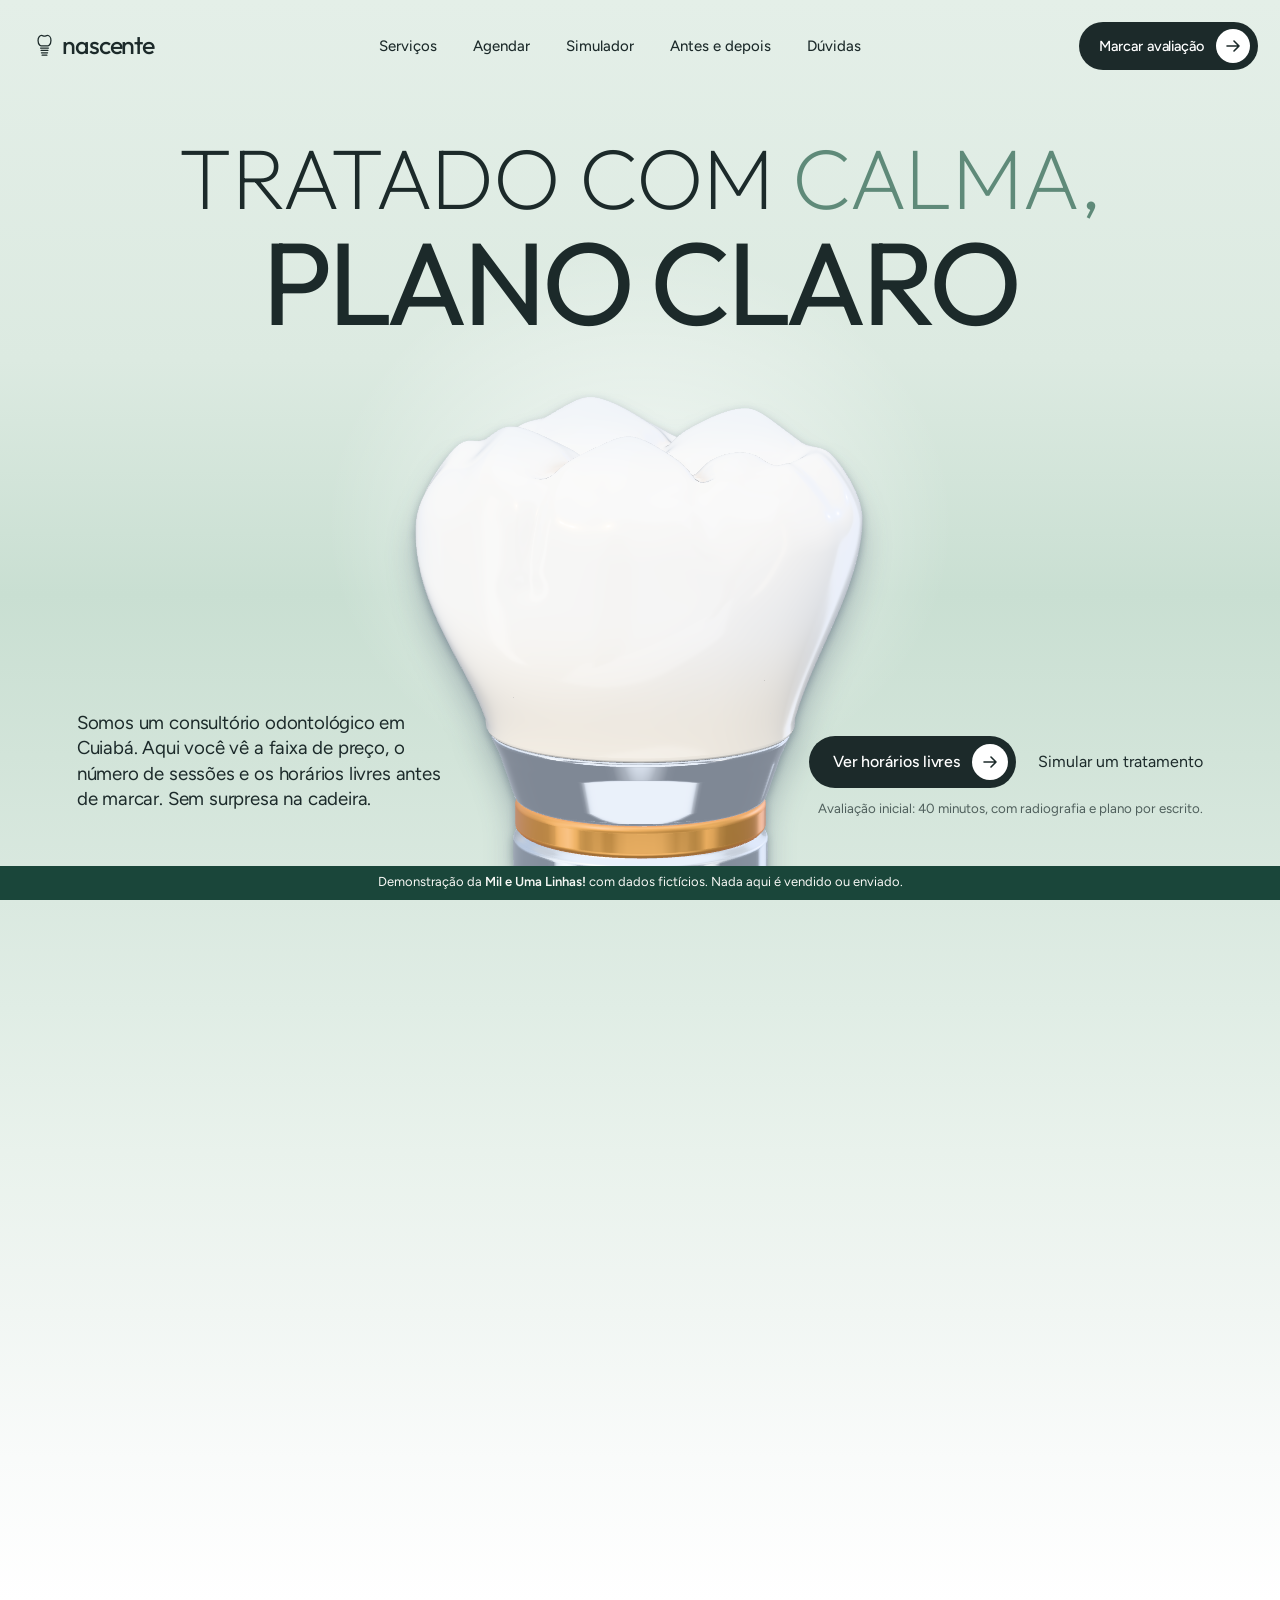
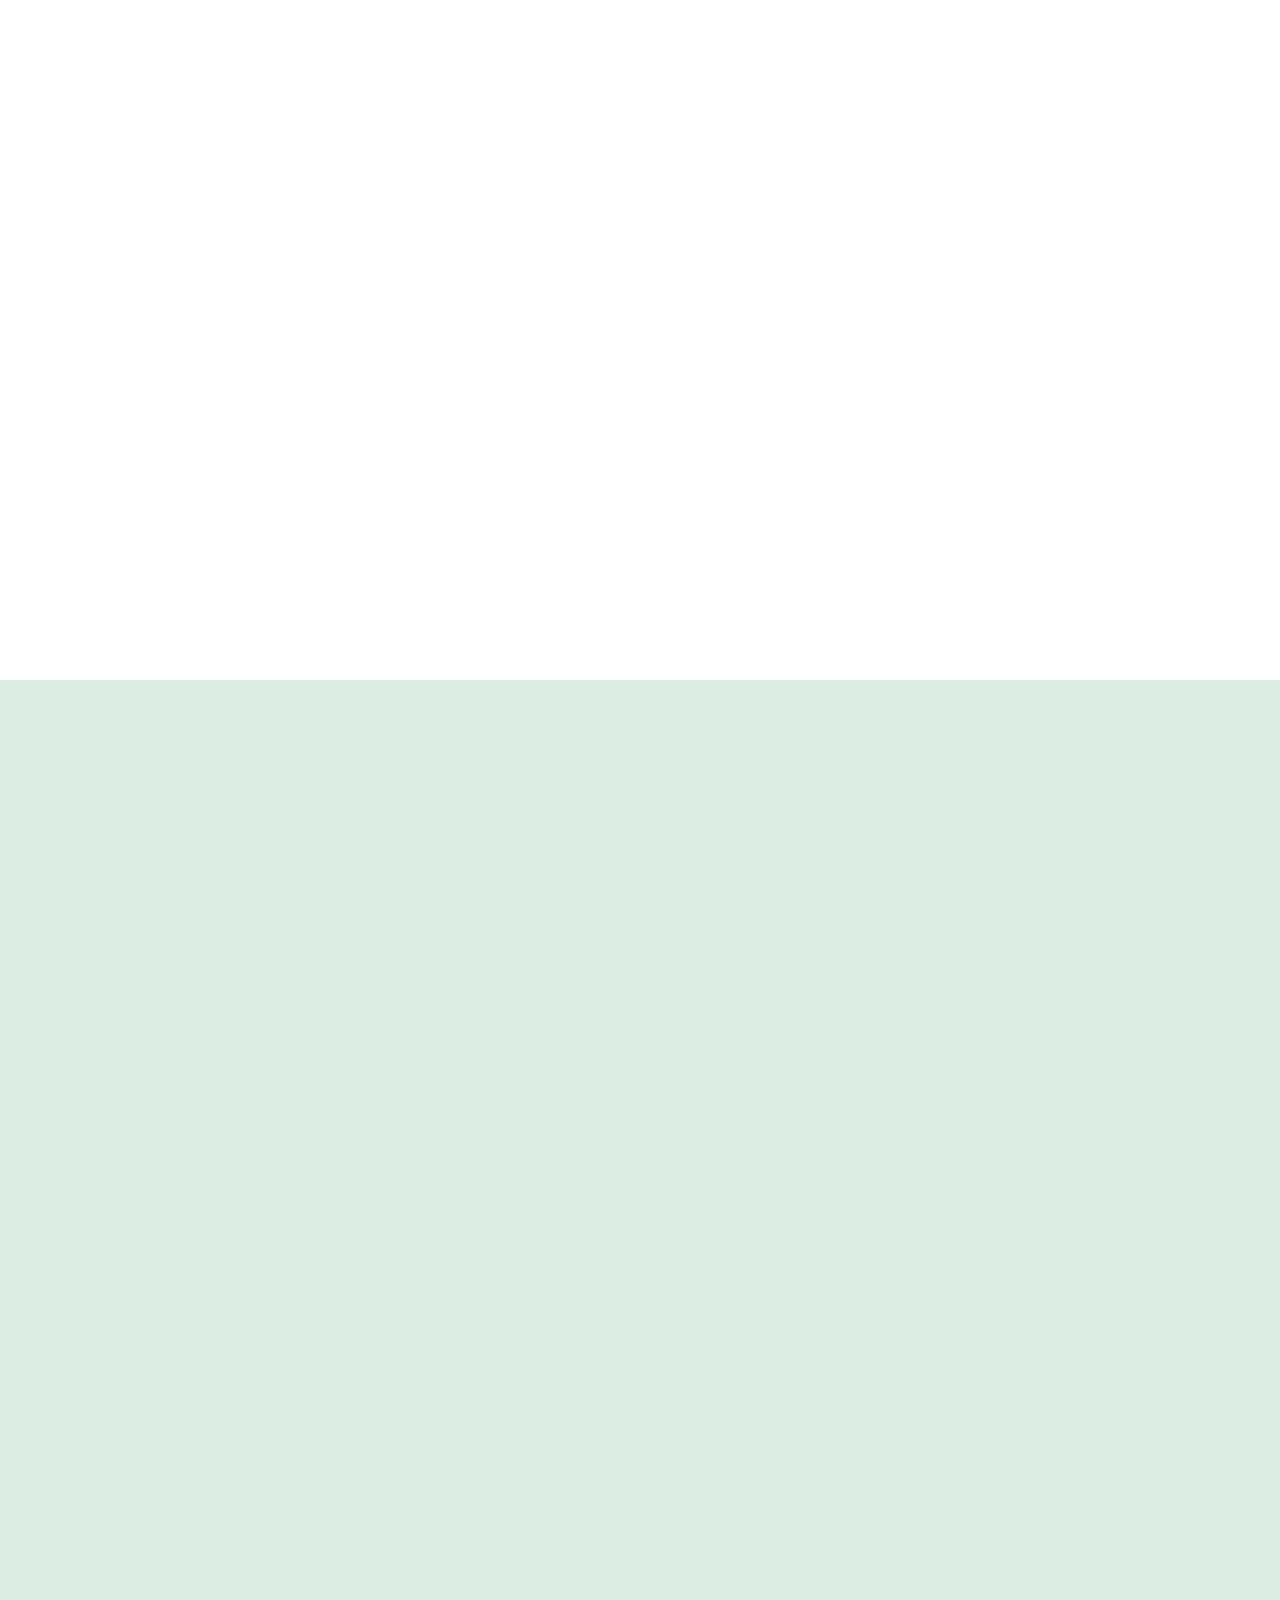
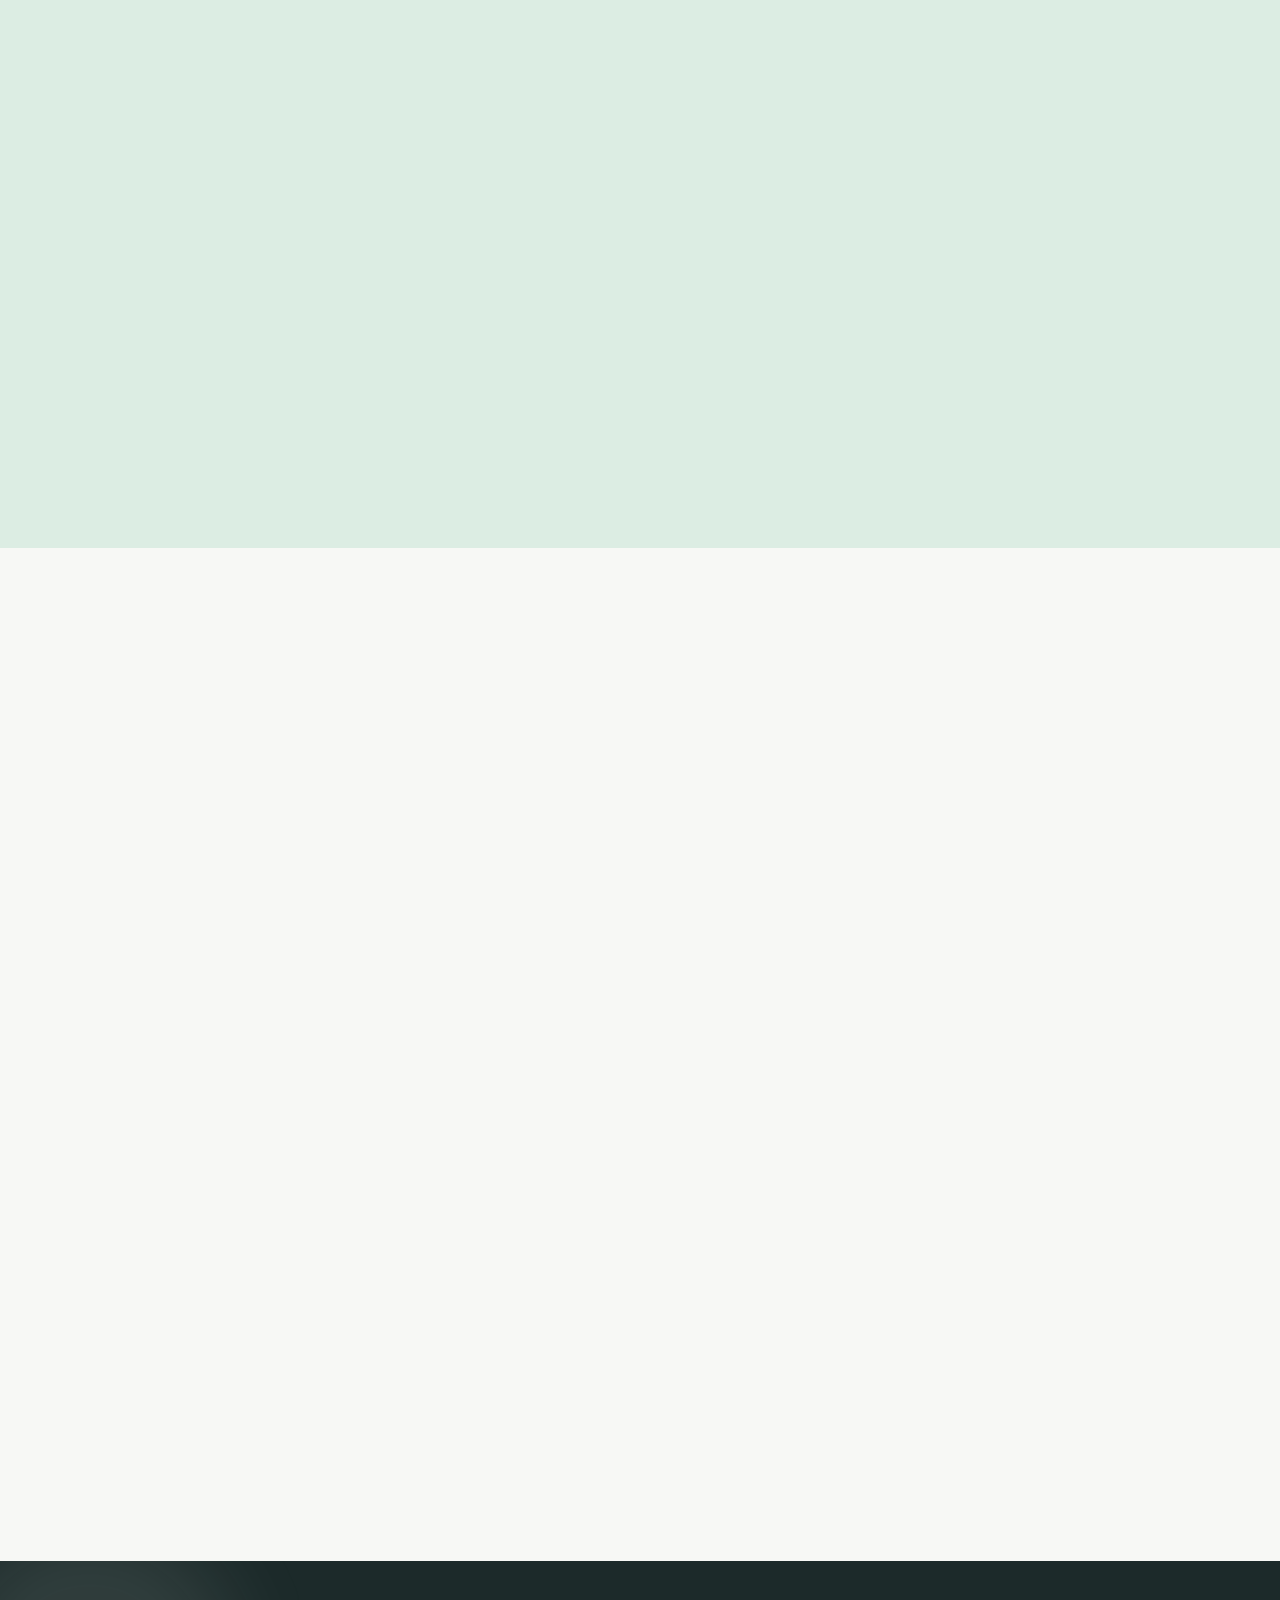
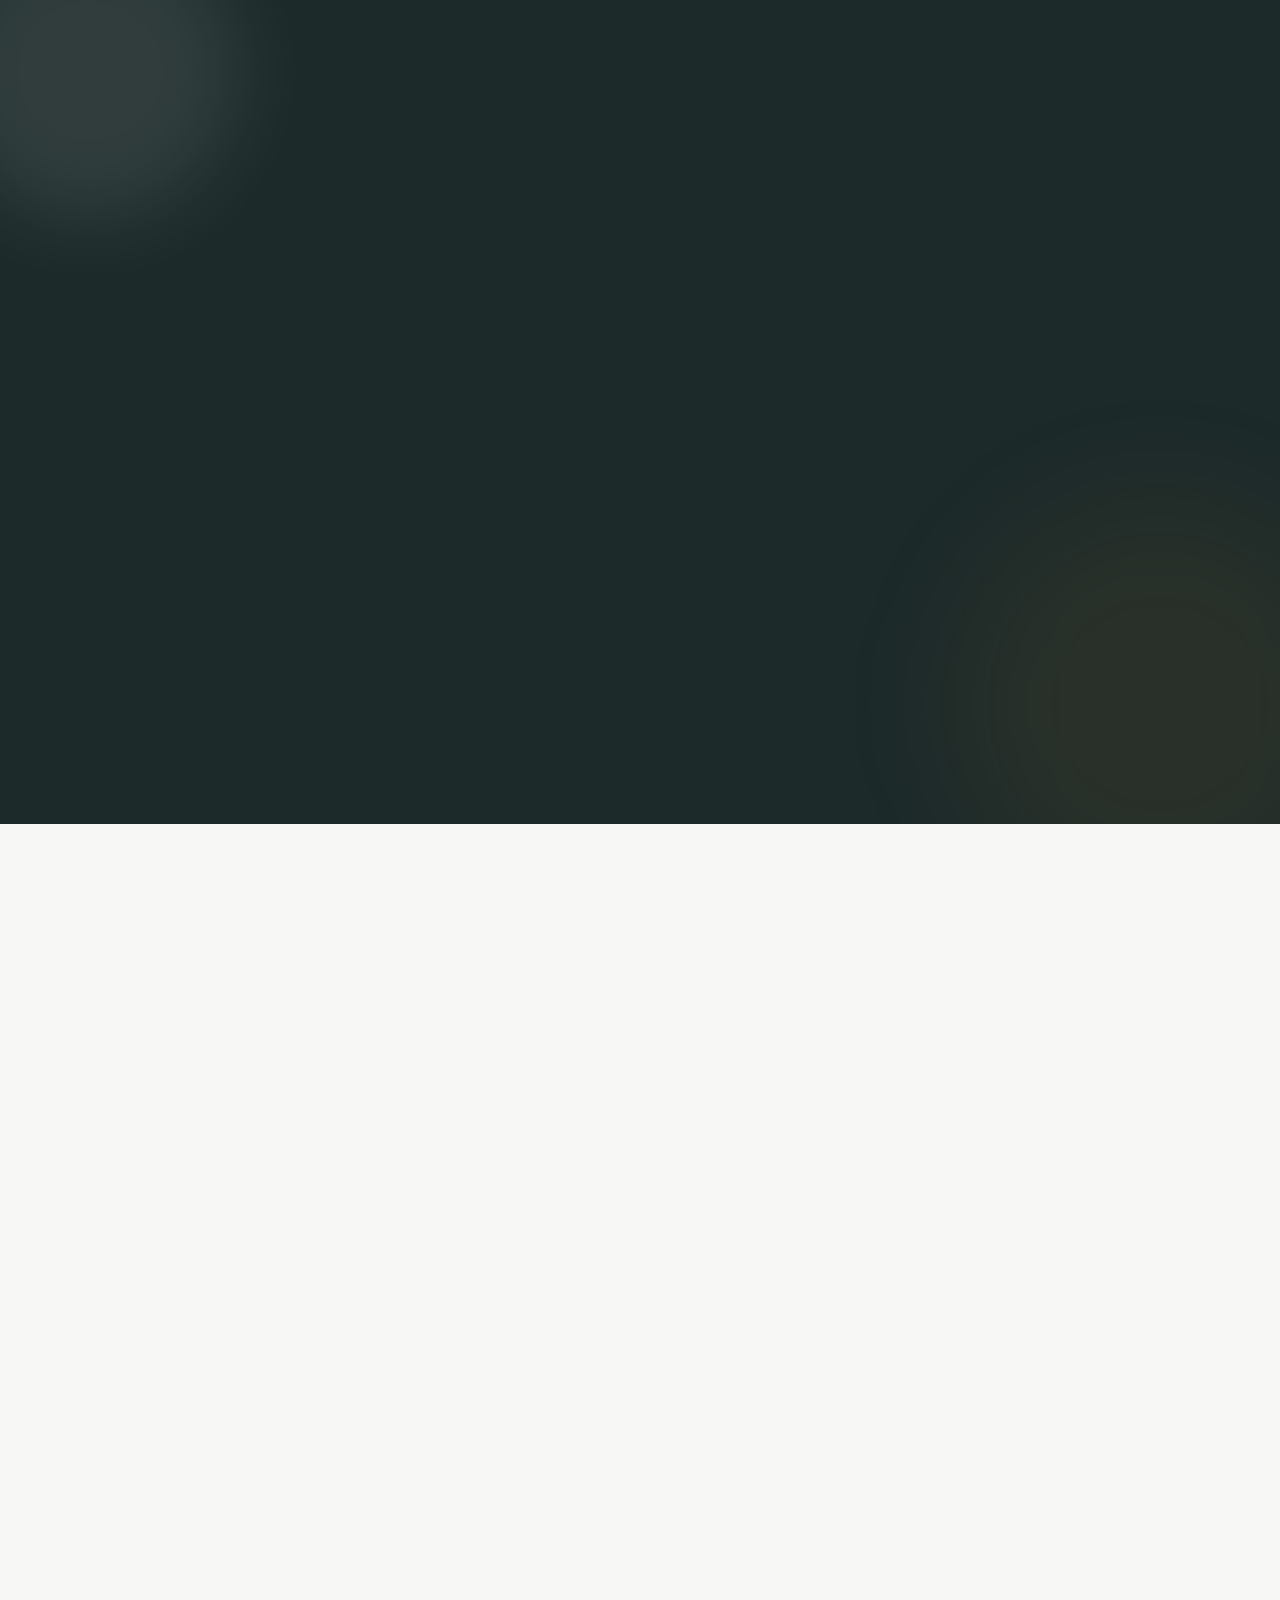
==== commit d01ea1d7: "Retoque premium: início em 3D com o implante - Início refeito: a coroa em 3D fica na frente do títul" ====
--- a/index.html
+++ b/index.html
@@ -1,128 +1,190 @@
-<!DOCTYPE html>
+<!doctype html>
 <html lang="pt-BR">
 <head>
-  <meta charset="utf-8">
-  <meta name="viewport" content="width=device-width, initial-scale=1">
+  <meta charset="utf-8" />
+  <meta name="viewport" content="width=device-width, initial-scale=1" />
   <meta http-equiv="Content-Security-Policy" content="default-src 'self'; script-src 'self'; style-src 'self'; img-src 'self' data:; font-src 'self'; connect-src 'none'; object-src 'none'; base-uri 'none'; form-action 'none'">
   <title>Nascente Odontologia | Consultório odontológico em Cuiabá (demonstração)</title>
   <meta name="description" content="Site de demonstração de um consultório odontológico fictício em Cuiabá: agende um horário simulado, simule a faixa de preço de um tratamento e veja antes e depois. Feito pela Mil e Uma Linhas!.">
   <meta name="theme-color" content="#245C4C">
-  <link rel="icon" href="img/favicon.svg" type="image/svg+xml">
-  <link rel="stylesheet" href="css/estilo.css">
+  <link rel="icon" href="./img/favicon.svg" type="image/svg+xml">
+  <link rel="stylesheet" href="./css/estilo.css?v=20261113" />
+  <script src="./js/cedo.js?v=20261113"></script>
+  <script type="module" crossorigin src="./assets/pagina.js?v=20261113"></script>
+  <link rel="stylesheet" crossorigin href="./assets/index.css?v=20261113">
 </head>
 <body>
-
-<a class="pular" href="#inicio">Pular para o conteúdo</a>
-
-<header class="topo">
-  <div class="faixa">
-    <a class="marca" href="#inicio" aria-label="Nascente Odontologia, início">
-      <svg class="marca-simbolo" viewBox="0 0 40 40" aria-hidden="true" focusable="false">
-        <rect x="3" y="18" width="6" height="12" rx="3"/>
-        <rect x="11" y="13" width="6" height="14" rx="3"/>
-        <rect x="19" y="11" width="6" height="15" rx="3"/>
-        <rect x="27" y="13" width="6" height="14" rx="3"/>
-        <rect x="35" y="18" width="4" height="12" rx="2"/>
+  <a class="pular" href="#topo">Pular para o conteúdo</a>
+  <header class="nav">
+  <div class="nav__barra">
+    <a class="nav__marca" href="#topo" aria-label="Nascente Odontologia, início">
+      <svg class="nav__simbolo" viewBox="0 0 20 28" aria-hidden="true" focusable="false">
+        <path d="M2.4 7.6C2.4 4.2 4.3 1.6 6.6 1.6c1.3 0 2.1.8 3.4.8s2.1-.8 3.4-.8c2.3 0 4.2 2.6 4.2 6 0 2.6-1 4.6-2.1 5.6-.4.4-1 .6-1.6.6H6.1c-.6 0-1.2-.2-1.6-.6C3.4 12.2 2.4 10.2 2.4 7.6Z" />
+        <path d="M5.4 16.4h9.2M6 19.2h8M6.4 22h7.2M7.2 24.8h5.6" />
       </svg>
-      <span>Nascente<small>Odontologia</small></span>
+      <span class="nav__nome">nascente</span>
     </a>
-    <button class="menu-botao" type="button" aria-expanded="false" aria-controls="menu" data-menu>
-      <span class="menu-linhas" aria-hidden="true"></span>
-      Menu
-    </button>
-    <nav class="menu" id="menu" aria-label="Seções do site">
+    <button class="nav__menu-botao" type="button" aria-expanded="false" aria-controls="menu" data-menu>Menu</button>
+    <nav class="nav__links" id="menu" aria-label="Seções do site">
       <a href="#servicos">Serviços</a>
       <a href="#agendar">Agendar</a>
       <a href="#simulador">Simulador</a>
       <a href="#antes-depois">Antes e depois</a>
       <a href="#duvidas">Dúvidas</a>
-      <a class="botao botao-cheio" href="#agendar">Marcar avaliação</a>
     </nav>
+    <a class="bt nav__cta" href="#agendar"><span>Marcar avaliação</span><i class="bt__seta" aria-hidden="true"><svg viewBox="0 0 14 14"><path d="M1 7h12M8 2l5 5-5 5" fill="none" stroke="currentColor" stroke-width="1.6" stroke-linecap="round" stroke-linejoin="round"/></svg></i></a>
   </div>
 </header>
 
-<main id="inicio">
-
-  <!-- Hero -->
-  <section class="hero" aria-labelledby="hero-titulo">
-    <div class="hero-texto">
-      <h1 id="hero-titulo">Um sorriso tratado com calma começa com um plano claro.</h1>
-      <p class="hero-sub">Somos um consultório odontológico em Cuiabá. Aqui você vê a faixa de preço, o número de sessões e os horários livres antes de marcar. Sem surpresa na cadeira.</p>
-      <div class="hero-acoes">
-        <a class="botao botao-cheio" href="#agendar">Ver horários livres</a>
-        <a class="botao botao-vazio" href="#simulador">Simular um tratamento</a>
-      </div>
-      <p class="hero-nota">Avaliação inicial: 40 minutos, com radiografia e plano por escrito.</p>
-    </div>
-    <div class="hero-imagem">
-      <img class="hero-foto" src="img/hero.webp" width="1440" height="1080" alt="Molar de porcelana branca e brilhante, em pé sobre um fundo liso verde-menta, com uma sombra suave ao lado." fetchpriority="high">
-      <button class="hotspot" type="button" aria-describedby="hotspot-dica" aria-label="Detalhe da coroa do molar">
-        <span class="hotspot-halo" aria-hidden="true"></span>
-        <span class="hotspot-ponto" aria-hidden="true"></span>
-        <span class="hotspot-dica" id="hotspot-dica" role="tooltip">porcelana, uma sessão</span>
-      </button>
-    </div>
-  </section>
-
-  <!-- Serviços -->
-  <section class="secao" id="servicos" aria-labelledby="servicos-titulo">
-    <div class="secao-cabeca">
-      <p class="chip-linha"><span class="chip">serviços</span></p>
-      <h2 id="servicos-titulo">O que fazemos</h2>
-      <p>Seis frentes de trabalho. Toque em qualquer uma para simular a faixa de preço.</p>
-    </div>
-    <ul class="servicos">
-      <li class="servico servico-com-foto">
-        <figure class="servico-midia">
-          <img src="img/servico-limpeza-bandeja.webp" width="1456" height="1088" alt="Bandeja de aço com instrumentos de limpeza dental alinhados e um espelho bucal sobre um campo verde-menta, vistos de cima." loading="lazy" decoding="async">
-          <h3>Avaliação e limpeza</h3>
-          <span class="servico-disco servico-disco-vidro" aria-hidden="true"><svg class="servico-icone" viewBox="0 0 24 24" aria-hidden="true" focusable="false"><path d="M12 3c-2.5 0-4 1.6-4.6 3.5C6.6 9 7.6 12 8.4 15.4c.4 1.8 1 3.6 2 3.6.9 0 1-2.2 1.6-2.2s.7 2.2 1.6 2.2c1 0 1.6-1.8 2-3.6.8-3.4 1.8-6.4 1-8.9C16 4.6 14.5 3 12 3z"/></svg></span>
-        </figure>
-        <p>Exame completo, radiografia, remoção de tártaro e polimento. É a porta de entrada de todo tratamento.</p>
-        <a href="#simulador" data-servico="limpeza">Simular limpeza<span class="seta" aria-hidden="true">&rarr;</span></a>
-      </li>
-      <li class="servico servico-com-foto">
-        <figure class="servico-midia">
-          <img src="img/servico-clareamento-moldeira.webp" width="1456" height="1088" alt="Moldeira transparente de clareamento sobre um modelo de arcada em resina branca, ao lado de uma seringa de gel, sobre fundo verde-menta." loading="lazy" decoding="async">
-          <h3>Clareamento</h3>
-          <span class="servico-disco servico-disco-vidro" aria-hidden="true"><svg class="servico-icone" viewBox="0 0 24 24" aria-hidden="true" focusable="false"><path d="M12 3v3M12 18v3M3 12h3M18 12h3M5.6 5.6l2.1 2.1M16.3 16.3l2.1 2.1M5.6 18.4l2.1-2.1M16.3 7.7l2.1-2.1"/><circle cx="12" cy="12" r="3.2"/></svg></span>
-        </figure>
-        <p>No consultório, em duas sessões, ou em casa com moldeira feita sob medida. Explicamos a diferença antes de você escolher.</p>
-        <a href="#simulador" data-servico="clareamento">Simular clareamento<span class="seta" aria-hidden="true">&rarr;</span></a>
-      </li>
-      <li class="servico">
-        <span class="servico-disco" aria-hidden="true"><svg class="servico-icone" viewBox="0 0 24 24" aria-hidden="true" focusable="false"><path d="M12 3c-2.5 0-4 1.6-4.6 3.5C6.6 9 7.6 12 8.4 15.4c.4 1.8 1 3.6 2 3.6.9 0 1-2.2 1.6-2.2s.7 2.2 1.6 2.2c1 0 1.6-1.8 2-3.6.8-3.4 1.8-6.4 1-8.9C16 4.6 14.5 3 12 3z"/><path d="M9.5 8.5l5 3M9.5 11.5l5-3"/></svg></span>
-        <h3>Restaurações</h3>
-        <p>Resina na cor do seu dente para cáries, trincas e desgastes. Em geral resolvemos até dois dentes por sessão.</p>
-        <a href="#simulador" data-servico="restauracao">Simular restauração<span class="seta" aria-hidden="true">&rarr;</span></a>
-      </li>
-      <li class="servico servico-com-foto">
-        <figure class="servico-midia">
-          <img src="img/servico-alinhadores-gesso.webp" width="1456" height="1088" alt="Alinhador transparente encaixado em um modelo de gesso de arcada dentária, com dois outros alinhadores em caixinhas abertas ao lado." loading="lazy" decoding="async">
-          <h3>Alinhadores transparentes</h3>
-          <span class="servico-disco servico-disco-vidro" aria-hidden="true"><svg class="servico-icone" viewBox="0 0 24 24" aria-hidden="true" focusable="false"><path d="M4 14c0-5 3.6-9 8-9s8 4 8 9"/><path d="M6.5 14c0-3.4 2.5-6.2 5.5-6.2s5.5 2.8 5.5 6.2"/><path d="M4 14h2.5M17.5 14H20M9 13h1.5M13.5 13H15"/></svg></span>
-        </figure>
-        <p>Planejamento digital, placas trocadas a cada duas semanas e consultas curtas de acompanhamento.</p>
-        <a href="#simulador" data-servico="alinhadores">Simular alinhadores<span class="seta" aria-hidden="true">&rarr;</span></a>
-      </li>
-      <li class="servico servico-com-foto">
-        <figure class="servico-midia">
-          <img src="img/servico-implante-modelo.webp" width="1456" height="1088" alt="Modelo didático de implante dentário com pino de titânio e coroa de cerâmica branca, em pé sobre fundo verde-menta." loading="lazy" decoding="async">
-          <h3>Implantes</h3>
-          <span class="servico-disco servico-disco-vidro" aria-hidden="true"><svg class="servico-icone" viewBox="0 0 24 24" aria-hidden="true" focusable="false"><path d="M9 3h6l-1 5H10z"/><path d="M10 8h4v2h-4zM10.5 10h3l-.5 3h-2zM11 13h2l-.4 3h-1.2zM11.4 16h1.2l-.6 4z"/></svg></span>
-        </figure>
-        <p>Substituição de um ou mais dentes com pino de titânio e coroa de cerâmica, em etapas com intervalo para cicatrizar.</p>
-        <a href="#simulador" data-servico="implante">Simular implante<span class="seta" aria-hidden="true">&rarr;</span></a>
-      </li>
-      <li class="servico">
-        <span class="servico-disco" aria-hidden="true"><svg class="servico-icone" viewBox="0 0 24 24" aria-hidden="true" focusable="false"><path d="M12 3c-2.5 0-4 1.6-4.6 3.5C6.6 9 7.6 12 8.4 15.4c.4 1.8 1 3.6 2 3.6.9 0 1-2.2 1.6-2.2s.7 2.2 1.6 2.2c1 0 1.6-1.8 2-3.6.8-3.4 1.8-6.4 1-8.9C16 4.6 14.5 3 12 3z"/><path d="M12 7v9"/></svg></span>
-        <h3>Tratamento de canal</h3>
-        <p>Quando a dor chega ao nervo. Fazemos com anestesia reforçada e, na maioria dos casos, em uma ou duas sessões.</p>
-        <a href="#simulador" data-servico="canal">Simular canal<span class="seta" aria-hidden="true">&rarr;</span></a>
-      </li>
-    </ul>
-  </section>
-
+  <main id="inicio">
+    <section class="hero" id="topo" aria-labelledby="hero-titulo">
+  <h1 class="hero__titulo" id="hero-titulo" aria-label="Um sorriso tratado com calma começa com um plano claro.">
+    <span class="tl hero__l1" aria-hidden="true"><span>Tratado com <b>calma,</b></span></span>
+    <span class="tl hero__l2" aria-hidden="true"><span>plano claro</span></span>
+  </h1>
+
+  <!-- onde a coroa fica (o resto do implante desce para fora da tela) -->
+  <div class="hero__vaga" data-vaga="hero" aria-hidden="true"></div>
+
+  <p class="hero__texto sobe">Somos um consultório odontológico em Cuiabá. Aqui você vê a faixa de preço, o número de sessões e os horários livres antes de marcar. Sem surpresa na cadeira.</p>
+  <div class="hero__acoes sobe">
+    <p class="hero__botoes"><a class="bt" href="#agendar"><span>Ver horários livres</span><i class="bt__seta" aria-hidden="true"><svg viewBox="0 0 14 14"><path d="M1 7h12M8 2l5 5-5 5" fill="none" stroke="currentColor" stroke-width="1.6" stroke-linecap="round" stroke-linejoin="round"/></svg></i></a><a class="link" href="#simulador">Simular um tratamento</a></p>
+    <p class="hero__nota">Avaliação inicial: 40 minutos, com radiografia e plano por escrito.</p>
+  </div>
+</section>
+
+    <section class="cena pecas" data-cena id="implante">
+  <div class="cena__visual" aria-hidden="true">
+    <div class="cena__fixa"><div class="cena__vaga pecas__vaga" data-vaga="pecas"></div></div>
+  </div>
+  <div class="cena__textos">
+    <header class="cena__abre">
+      <h2 class="titulo">
+        <span class="tl"><span>Um implante,</span></span>
+        <span class="tl"><span>peça por <em>peça.</em></span></span>
+      </h2>
+      <p class="corpo sobe">Substituição de um ou mais dentes com pino de titânio e coroa de cerâmica, em etapas com intervalo para cicatrizar.</p>
+    </header>
+    <article class="passo" data-passo="coroa">
+      <span class="passo__num sobe">01</span>
+      <h3 class="passo__titulo sobe">Coroa</h3>
+      <p class="passo__texto sobe">A parte que aparece no sorriso. É de cerâmica, na cor dos seus dentes.</p>
+    </article>
+    <article class="passo" data-passo="pilar">
+      <span class="passo__num sobe">02</span>
+      <h3 class="passo__titulo sobe">Pilar</h3>
+      <p class="passo__texto sobe">A peça do meio. Liga a coroa ao pino e fica escondida sob a gengiva.</p>
+    </article>
+    <article class="passo" data-passo="rosca">
+      <span class="passo__num sobe">03</span>
+      <h3 class="passo__titulo sobe">Pino de titânio</h3>
+      <p class="passo__texto sobe">Fica no osso, no lugar da raiz do dente. Depois dele vem o intervalo para cicatrizar.</p>
+      <a class="passo__acao sobe" href="#simulador" data-servico="implante">Simular implante</a>
+    </article>
+  </div>
+</section>
+
+    <section class="cena cena--esq tratamentos" data-cena id="servicos">
+  <div class="cena__visual" aria-hidden="true">
+    <div class="cena__fixa"><div class="cena__vaga tratamentos__vaga" data-vaga="tratamentos"></div></div>
+  </div>
+  <div class="cena__textos">
+    <header class="cena__abre">
+      <h2 class="titulo">
+        <span class="tl"><span>O que</span></span>
+        <span class="tl"><span><em>fazemos.</em></span></span>
+      </h2>
+      <p class="corpo sobe">Seis frentes de trabalho. Toque em qualquer uma para simular a faixa de preço.</p>
+    </header>
+    <article class="passo" data-passo="lente">
+      <span class="passo__num sobe">Avaliação e limpeza</span>
+      <h3 class="passo__titulo sobe">A porta de entrada de todo tratamento</h3>
+      <p class="passo__texto sobe">Exame completo, radiografia, remoção de tártaro e polimento.</p>
+      <a class="passo__acao sobe" href="#simulador" data-servico="limpeza">Simular limpeza</a>
+    </article>
+    <article class="passo" data-passo="clareamento">
+      <span class="passo__num sobe">Clareamento</span>
+      <h3 class="passo__titulo sobe">No consultório ou em casa</h3>
+      <p class="passo__texto sobe">No consultório, em duas sessões, ou em casa com moldeira feita sob medida. Explicamos a diferença antes de você escolher.</p>
+      <a class="passo__acao sobe" href="#simulador" data-servico="clareamento">Simular clareamento</a>
+    </article>
+    <article class="passo" data-passo="alinhador">
+      <span class="passo__num sobe">Alinhadores transparentes</span>
+      <h3 class="passo__titulo sobe">Placas trocadas a cada duas semanas</h3>
+      <p class="passo__texto sobe">Planejamento digital, placas trocadas a cada duas semanas e consultas curtas de acompanhamento.</p>
+      <a class="passo__acao sobe" href="#simulador" data-servico="alinhadores">Simular alinhadores</a>
+    </article>
+    <article class="passo" data-passo="outros">
+      <span class="passo__num sobe">E também</span>
+      <ul class="passo__links sobe">
+        <li><b>Restaurações</b><span>Resina na cor do seu dente para cáries, trincas e desgastes. Em geral resolvemos até dois dentes por sessão.</span><a class="passo__acao" href="#simulador" data-servico="restauracao">Simular restauração</a></li>
+        <li><b>Implantes</b><span>Substituição de um ou mais dentes com pino de titânio e coroa de cerâmica, em etapas com intervalo para cicatrizar.</span><a class="passo__acao" href="#simulador" data-servico="implante">Simular implante</a></li>
+        <li><b>Tratamento de canal</b><span>Quando a dor chega ao nervo. Fazemos com anestesia reforçada e, na maioria dos casos, em uma ou duas sessões.</span><a class="passo__acao" href="#simulador" data-servico="canal">Simular canal</a></li>
+      </ul>
+    </article>
+  </div>
+</section>
+
+    <section class="cena planejamento" data-cena id="plano">
+  <div class="cena__visual" aria-hidden="true">
+    <div class="cena__fixa"><div class="cena__vaga planejamento__vaga" data-vaga="planejamento"></div></div>
+  </div>
+  <div class="cena__textos">
+    <header class="cena__abre">
+      <h2 class="titulo">
+        <span class="tl"><span>Primeiro o plano,</span></span>
+        <span class="tl"><span>depois a <em>cadeira.</em></span></span>
+      </h2>
+      <p class="corpo sobe">Aqui você vê a faixa de preço, o número de sessões e os horários livres antes de marcar.</p>
+    </header>
+    <article class="passo" data-passo="tomografia">
+      <span class="passo__num sobe">01</span>
+      <h3 class="passo__titulo sobe">Avaliação inicial</h3>
+      <p class="passo__texto sobe">40 minutos, com exame completo e radiografia. A primeira consulta é só conversa e exame, sem procedimento.</p>
+    </article>
+    <article class="passo" data-passo="escaneamento">
+      <span class="passo__num sobe">02</span>
+      <h3 class="passo__titulo sobe">Plano por escrito</h3>
+      <p class="passo__texto sobe">Você recebe um plano por escrito com faixa de preço e número de sessões.</p>
+    </article>
+    <article class="passo" data-passo="cirurgia">
+      <span class="passo__num sobe">03</span>
+      <h3 class="passo__titulo sobe">O horário é você quem escolhe</h3>
+      <p class="passo__texto sobe">Um calendário mostra os dias de atendimento e os horários livres de cada um.</p>
+    </article>
+    <article class="passo" data-passo="coroa">
+      <span class="passo__num sobe">04</span>
+      <h3 class="passo__titulo sobe">Cada etapa explicada</h3>
+      <p class="passo__texto sobe">Explicamos tudo antes e combinamos um sinal com a mão para pausar.</p>
+    </article>
+  </div>
+</section>
+
+    <section class="cena cena--meio claras" data-cena id="claras">
+  <div class="cena__visual" aria-hidden="true">
+    <div class="cena__fixa"><div class="cena__vaga claras__vaga" data-vaga="claras"></div></div>
+  </div>
+  <div class="cena__textos claras__textos">
+    <!-- a palavra e a frase também são desenhadas no 3D, atrás da coroa de vidro; estas ficam para leitor de tela,
+         busca e para quando não houver WebGL -->
+    <h2 class="claras__palavra" data-vidro><span class="vl">Às</span> <span class="vl">claras</span></h2>
+    <p class="claras__colchete" data-vidro>
+      <span class="vl claras__c">[</span>
+      <span class="claras__frase"><span class="vl">preço, sessões e horários</span> <span class="vl">antes de marcar</span></span>
+      <span class="vl claras__c">]</span>
+    </p>
+    <div class="claras__fim">
+      <p class="claras__texto corpo sobe">O simulador desta página mostra a faixa de preço, quantas sessões costumam ser necessárias e o valor aproximado de cada parcela. Sem surpresa na cadeira.</p>
+      <div class="claras__acao sobe">
+        <p>Em até 10 vezes sem juros no cartão.</p>
+        <a class="bt" href="#simulador"><span>Simular um tratamento</span><i class="bt__seta" aria-hidden="true"><svg viewBox="0 0 14 14"><path d="M1 7h12M8 2l5 5-5 5" fill="none" stroke="currentColor" stroke-width="1.6" stroke-linecap="round" stroke-linejoin="round"/></svg></i></a>
+      </div>
+    </div>
+  </div>
+</section>
+
+    <div class="respiro" aria-hidden="true"><div class="respiro__some" data-vaga="perguntas"></div></div>
+<div class="nasc">
   <!-- Agendamento -->
   <section class="secao secao-hortela" id="agendar" aria-labelledby="agendar-titulo">
     <div class="secao-cabeca">
@@ -436,12 +498,12 @@
       </div>
       <div class="como-bloco">
         <h3>Como funciona por dentro</h3>
-        <p>O site é um conjunto de três arquivos: um de texto e estrutura (HTML), um de aparência (CSS) e um de comportamento (JavaScript). Quando você abre a página, o navegador lê os três e monta tudo sozinho. O calendário é gerado na hora com a data do seu aparelho. Os horários "ocupados" são sorteados de um jeito fixo para cada dia, então o mesmo dia mostra sempre os mesmos horários. O simulador faz contas simples com uma tabela de valores. Se você confirmar um horário, ele fica guardado só na memória do seu navegador.</p>
+        <p>O site é feito de três tipos de arquivo: texto e estrutura (HTML), aparência (CSS) e comportamento (JavaScript). Quando você abre a página, o navegador lê todos e monta tudo sozinho. O implante do início é desenhado em 3D na hora, no seu aparelho, e se move conforme você rola a página. O calendário é gerado na hora com a data do seu aparelho. Os horários "ocupados" são sorteados de um jeito fixo para cada dia, então o mesmo dia mostra sempre os mesmos horários. O simulador faz contas simples com uma tabela de valores. Se você confirmar um horário, ele fica guardado só na memória do seu navegador.</p>
       </div>
       <details class="como-tecnico">
         <summary>Detalhes técnicos</summary>
         <ul>
-          <li>HTML, CSS e JavaScript puros, sem framework, sem biblioteca, sem CDN e sem analytics.</li>
+          <li>Agenda, simulador e comparador em HTML, CSS e JavaScript puros (<code>js/app.js</code>). O início em 3D usa three.js, GSAP e Lenis, e os títulos animados usam React com spring-text-engine; tudo compilado e servido pelo próprio site, sem CDN e sem analytics.</li>
           <li><code>Content-Security-Policy</code> por <code>meta</code>: <code>default-src 'self'</code>, sem script inline, sem estilo inline, <code>connect-src 'none'</code>, <code>form-action 'none'</code>.</li>
           <li>Fontes variáveis Outfit e Figtree servidas localmente em <code>fonts/</code> (woff2, subconjunto latino), licença SIL OFL.</li>
           <li>Calendário gerado com <code>Date</code> no fuso do visitante; disponibilidade pseudoaleatória determinística por hash da data (função simples de 32 bits).</li>
@@ -452,34 +514,36 @@
       </details>
     </div>
   </section>
-
-</main>
-
-<footer class="rodape">
-  <div class="luz luz-1" aria-hidden="true"></div>
-  <div class="luz luz-2" aria-hidden="true"></div>
-  <div class="rodape-grade">
-    <div>
-      <p class="rodape-marca">Nascente Odontologia</p>
+</div>
+
+  </main>
+  <footer class="rodape" id="rodape">
+  <p class="rodape__marca" role="img" aria-label="Nascente">
+    <span aria-hidden="true">nascen</span><span class="rodape__l" aria-hidden="true"><span class="rodape__vaga" data-vaga="rodape"></span></span><span aria-hidden="true">e</span>
+  </p>
+  <div class="rodape__grade">
+    <nav class="rodape__links" aria-label="Rodapé">
+      <a class="link" href="#agendar">Agendar</a>
+      <a class="link" href="#simulador">Simulador</a>
+      <a class="link" href="#antes-depois">Antes e depois</a>
+      <a class="link" href="#duvidas">Dúvidas</a>
+    </nav>
+    <div class="rodape__bloco">
+      <p>Nascente Odontologia</p>
       <p>Consultório fictício, criado como demonstração. Nenhum dado desta página é real.</p>
     </div>
-    <div>
-      <p><a href="#agendar">Agendar</a></p>
-      <p><a href="#simulador">Simulador</a></p>
-      <p><a href="#antes-depois">Antes e depois</a></p>
-      <p><a href="#duvidas">Dúvidas</a></p>
-    </div>
-    <div>
-      <p>Site feito pela <a href="https://mileumalinhas.com.br" rel="noopener">Mil e Uma Linhas!</a>, Cuiabá.</p>
+    <div class="rodape__bloco">
+      <p>Site feito pela <a class="link" href="https://mileumalinhas.com.br" rel="noopener">Mil e Uma Linhas!</a>, Cuiabá.</p>
       <p>Sem cookies, sem rastreamento, sem envio de dados.</p>
     </div>
   </div>
 </footer>
 
-<div class="aviso-demo" role="note">
+  <canvas class="palco" aria-hidden="true"></canvas>
+  <div class="aviso-demo" role="note">
   Demonstração da <a href="https://mileumalinhas.com.br" rel="noopener">Mil e Uma Linhas!</a> com dados fictícios. Nada aqui é vendido ou enviado.
 </div>
-
-<script src="js/app.js" defer></script>
+  <script src="./js/app.js?v=20261113" defer></script>
+  <script type="module" src="./js/letras.js?v=20261113"></script>
 </body>
 </html>
--- a/css/estilo.css
+++ b/css/estilo.css
@@ -1,6 +1,5 @@
-/* Nascente Odontologia: folha de estilo única.
-   Paleta e tipografia descritas em docs/identidade.md. */
-
+/* Nascente Odontologia: estilo das seções que funcionam (agenda, simulador, antes e depois, consultório,
+   dúvidas e "como este site funciona"). Tudo vale só dentro de .nasc; o início em 3D tem o estilo em assets/. */
 @font-face {
   font-family: "Outfit";
   font-style: normal;
@@ -15,7 +14,6 @@
   font-weight: 300 900;
   src: url("../fonts/figtree-latin-wght-normal.woff2") format("woff2");
 }
-
 :root {
   --esmalte: #F7F8F5;
   --grafite: #1C2A2A;
@@ -39,49 +37,27 @@
   --suave: cubic-bezier(0.25, 1, 0.5, 1);
   --sombra-cerrado: 0 20px 40px -24px rgba(36, 92, 76, 0.2);
 }
-
 @media (min-width: 760px) {
   :root { --margem: 48px; }
 }
-
-*, *::before, *::after { box-sizing: border-box; }
-
-html {
-  scroll-behavior: smooth;
-  -webkit-text-size-adjust: 100%;
-}
-
-body {
-  margin: 0;
-  background: var(--esmalte);
-  color: var(--grafite);
-  font-family: var(--corpo);
-  font-size: 1rem;
-  line-height: 1.55;
-  padding-bottom: 3rem; /* espaço para a faixa de demonstração fixa */
-  overflow-x: hidden;
-}
-
-h1, h2, h3 {
+.nasc h1, .nasc h2, .nasc h3 {
   font-family: var(--titulo);
   font-weight: 500;
   margin: 0;
   letter-spacing: -0.01em;
 }
-p { margin: 0; }
-ul { margin: 0; padding: 0; list-style: none; }
-a { color: var(--cerrado); text-decoration-thickness: 1px; text-underline-offset: 3px; }
-a:hover { color: var(--cerrado-escuro); }
-img, svg { display: block; max-width: 100%; }
-button, input, select { font: inherit; color: inherit; }
-code { font-family: ui-monospace, "Cascadia Mono", Menlo, monospace; font-size: 0.92em; background: var(--hortela); padding: 0.05em 0.35em; border-radius: 4px; overflow-wrap: anywhere; }
-
-:focus-visible {
+.nasc p { margin: 0; }
+.nasc ul { margin: 0; padding: 0; list-style: none; }
+.nasc a { color: var(--cerrado); text-decoration-thickness: 1px; text-underline-offset: 3px; }
+.nasc a:hover { color: var(--cerrado-escuro); }
+.nasc img, .nasc svg { display: block; max-width: 100%; }
+.nasc button, .nasc input, .nasc select { font: inherit; color: inherit; }
+.nasc code { font-family: ui-monospace, "Cascadia Mono", Menlo, monospace; font-size: 0.92em; background: var(--hortela); padding: 0.05em 0.35em; border-radius: 4px; overflow-wrap: anywhere; }
+.nasc :focus-visible {
   outline: 3px solid var(--cerrado);
   outline-offset: 3px;
   border-radius: 4px;
 }
-
 .pular {
   position: absolute;
   left: var(--margem);
@@ -93,11 +69,8 @@
   z-index: 50;
 }
 .pular:focus { top: 0.5rem; }
-
-.legenda { color: var(--pedra); font-size: 0.875rem; }
-
-/* Botões */
-.botao {
+.nasc .legenda { color: var(--pedra); font-size: 0.875rem; }
+.nasc .botao {
   display: inline-flex;
   align-items: center;
   justify-content: center;
@@ -111,8 +84,7 @@
   cursor: pointer;
   transition: background var(--transicao), color var(--transicao), border-color var(--transicao), box-shadow var(--transicao);
 }
-/* Botão principal (padrão spectra): Cerrado, texto Esmalte, sombra verde, véu que sobe e seta que anda */
-.botao-cheio {
+.nasc .botao-cheio {
   position: relative;
   overflow: hidden;
   isolation: isolate;
@@ -120,7 +92,7 @@
   color: var(--esmalte);
   box-shadow: 0 10px 24px -10px rgba(36, 92, 76, 0.2);
 }
-.botao-cheio::before {
+.nasc .botao-cheio::before {
   content: "";
   position: absolute;
   inset: 0;
@@ -129,272 +101,47 @@
   transform: translateY(100%);
   transition: transform 300ms var(--suave);
 }
-.botao-cheio::after {
+.nasc .botao-cheio::after {
   content: "\2192";
   display: inline-block;
   font-weight: 400;
   transition: transform 300ms var(--suave);
 }
-.botao-cheio:hover { background: var(--cerrado); border-color: var(--cerrado); color: var(--esmalte); box-shadow: 0 14px 28px -10px rgba(36, 92, 76, 0.35); }
-.botao-cheio:hover::before { transform: translateY(0); }
-.botao-cheio:hover::after { transform: translateX(4px); }
-.botao-cheio:focus-visible { outline: 3px solid var(--cerrado); outline-offset: 3px; }
-.botao-vazio { background: transparent; color: var(--cerrado); }
-.botao-vazio:hover { background: var(--hortela); }
-.botao-pequeno { min-height: 40px; padding: 0.45rem 1rem; font-size: 0.9375rem; }
-
-/* Cabeçalho */
-.topo {
-  position: sticky;
-  top: 0;
-  z-index: 40;
-  background: transparent;
-  border-bottom: 1px solid transparent;
-  transition: background 300ms ease, border-color 300ms ease, backdrop-filter 300ms ease;
-}
-.topo.rolado, .topo:has(.menu.aberto) {
-  background: rgba(247, 248, 245, 0.95);
-  -webkit-backdrop-filter: blur(20px);
-  backdrop-filter: blur(20px);
-  border-bottom-color: var(--hortela);
-}
-.faixa {
-  max-width: var(--largura);
-  margin: 0 auto;
-  padding: 0.75rem var(--margem);
-  display: flex;
-  align-items: center;
-  justify-content: space-between;
-  gap: 1rem;
-  flex-wrap: wrap;
-}
-.marca {
-  display: inline-flex;
-  align-items: center;
-  gap: 0.6rem;
-  text-decoration: none;
-  color: var(--grafite);
-  font-family: var(--titulo);
-  font-size: 1.25rem;
-  font-weight: 600;
-  line-height: 1;
-}
-.marca small {
-  display: block;
-  font-family: var(--corpo);
-  font-weight: 400;
-  font-size: 0.75rem;
-  color: var(--pedra);
-  margin-top: 0.2rem;
-}
-.marca-simbolo { width: 36px; height: 36px; fill: var(--cerrado); }
-.marca-simbolo rect:nth-child(3) { fill: var(--mel); }
-
-.menu-botao {
-  display: inline-flex;
-  align-items: center;
-  gap: 0.5rem;
-  min-height: 44px;
-  padding: 0.4rem 0.9rem;
-  border: 2px solid var(--hortela-escura);
-  border-radius: var(--raio-p);
-  background: transparent;
-  font-weight: 600;
-  cursor: pointer;
-}
-.menu-linhas {
-  width: 18px;
-  height: 2px;
-  background: currentColor;
-  position: relative;
-  border-radius: 2px;
-}
-.menu-linhas::before, .menu-linhas::after {
-  content: "";
-  position: absolute;
-  left: 0;
-  width: 18px;
-  height: 2px;
-  background: currentColor;
-  border-radius: 2px;
-}
-.menu-linhas::before { top: -6px; }
-.menu-linhas::after { top: 6px; }
-
-.menu {
-  display: none;
-  width: 100%;
-  flex-direction: column;
-  gap: 0.25rem;
-  padding: 0.5rem 0 0.5rem;
-}
-.menu.aberto { display: flex; }
-.menu a {
-  text-decoration: none;
-  font-weight: 600;
-  padding: 0.65rem 0.25rem;
-  color: var(--grafite);
-  border-radius: 6px;
-}
-.menu a:hover { color: var(--cerrado); }
-.menu .botao { margin-top: 0.5rem; }
-.menu a.botao-cheio { color: var(--esmalte); }
-
-@media (min-width: 900px) {
-  .menu-botao { display: none; }
-  .menu {
-    display: flex;
-    width: auto;
-    flex-direction: row;
-    align-items: center;
-    gap: 1.5rem;
-    padding: 0;
-  }
-  .menu a { padding: 0.25rem 0; min-height: 44px; display: inline-flex; align-items: center; }
-  .menu .botao { margin: 0; padding: 0.5rem 1.1rem; min-height: 44px; }
-}
-
-/* Hero */
-.hero {
-  max-width: var(--largura);
-  margin: 0 auto;
-  padding: 1.5rem var(--margem) 3rem;
-  display: grid;
-  gap: 1.5rem;
-  align-items: center;
-}
-.hero h1 {
-  font-size: clamp(2.4rem, 5.5vw, 4rem);
-  line-height: 1.05;
-  letter-spacing: -0.02em;
-  max-width: 14ch;
-}
-.hero-sub {
-  margin-top: 1.25rem;
-  font-size: 1.125rem;
-  max-width: 48ch;
-  color: var(--pedra);
-}
-.hero-acoes {
-  margin-top: 1.75rem;
-  display: flex;
-  flex-wrap: wrap;
-  gap: 0.75rem;
-}
-.hero-nota { margin-top: 1.25rem; font-size: 0.875rem; color: var(--pedra); }
-.hero-imagem {
-  position: relative;
-  max-width: 560px;
-  width: 100%;
-  aspect-ratio: 4 / 3;
-  border-radius: 20px;
-  overflow: hidden;
-  background: #C6DACE; /* média da foto: aparece enquanto ela carrega */
-}
-/* Hotspot (padrão spectra): ponto branco com halo que pulsa e dica ao passar o ponteiro ou focar */
-.hotspot {
-  position: absolute;
-  left: 56%;
-  top: 27%;
-  width: 44px;
-  height: 44px;
-  margin: -22px 0 0 -22px;
-  padding: 0;
-  border: 0;
-  background: transparent;
-  cursor: help;
-  display: grid;
-  place-items: center;
-}
-.hotspot-ponto, .hotspot-halo {
-  grid-area: 1 / 1;
-  border-radius: 50%;
-}
-.hotspot-ponto { width: 10px; height: 10px; background: var(--branco); box-shadow: 0 1px 4px rgba(28, 42, 42, 0.3); }
-.hotspot-halo { width: 10px; height: 10px; background: rgba(220, 237, 227, 0.7); }
-.hotspot-dica {
-  position: absolute;
-  left: 50%;
-  bottom: calc(100% - 4px);
-  transform: translate(-50%, 4px);
-  white-space: nowrap;
-  background: rgba(247, 248, 245, 0.95);
-  -webkit-backdrop-filter: blur(8px);
-  backdrop-filter: blur(8px);
-  color: var(--grafite);
-  font-size: 11px;
-  font-weight: 600;
-  letter-spacing: 0.01em;
-  padding: 0.35rem 0.6rem;
-  border-radius: 8px;
-  border: 1px solid rgba(255, 255, 255, 0.6);
-  box-shadow: 0 6px 18px rgba(28, 42, 42, 0.12);
-  opacity: 0;
-  pointer-events: none;
-  transition: opacity 200ms ease, transform 200ms var(--suave);
-}
-.hotspot:hover .hotspot-dica, .hotspot:focus-visible .hotspot-dica { opacity: 1; transform: translate(-50%, 0); }
-.hotspot:focus-visible { outline-color: var(--branco); border-radius: 50%; }
-@media (max-width: 899px) {
-  .hero-imagem { order: -1; } /* no celular a foto abre a página, o texto vem logo abaixo */
-}
-.hero-foto {
-  display: block;
-  width: 100%;
-  height: 100%;
-  object-fit: cover;
-}
-
-@media (min-width: 900px) {
-  .hero {
-    grid-template-columns: 1.05fr 1fr;
-    gap: 2rem;
-    padding-top: 4rem;
-    padding-bottom: 4.5rem;
-  }
-  .hero-imagem { border-radius: 28px; }
-}
-
-/* Movimento de abertura (padrão glass-green): texto sobe com fade, foto entra em escala, ações 100 ms depois */
+.nasc .botao-cheio:hover { background: var(--cerrado); border-color: var(--cerrado); color: var(--esmalte); box-shadow: 0 14px 28px -10px rgba(36, 92, 76, 0.35); }
+.nasc .botao-cheio:hover::before { transform: translateY(0); }
+.nasc .botao-cheio:hover::after { transform: translateX(4px); }
+.nasc .botao-cheio:focus-visible { outline: 3px solid var(--cerrado); outline-offset: 3px; }
+.nasc .botao-vazio { background: transparent; color: var(--cerrado); }
+.nasc .botao-vazio:hover { background: var(--hortela); }
+.nasc .botao-pequeno { min-height: 40px; padding: 0.45rem 1rem; font-size: 0.9375rem; }
 @media (prefers-reduced-motion: no-preference) {
-  .hero-texto > * { animation: sobe-entra 800ms var(--suave) both; }
-  .hero-texto .hero-acoes { animation-delay: 100ms; }
-  .hero-texto .hero-nota { animation-delay: 160ms; }
-  .hero-imagem { animation: escala-entra 600ms var(--suave) both; }
-  .hotspot-halo { animation: halo-pulsa 1.6s cubic-bezier(0, 0, 0.2, 1) infinite; }
-  @keyframes sobe-entra { from { opacity: 0; transform: translateY(30px); } to { opacity: 1; transform: translateY(0); } }
-  @keyframes escala-entra { from { opacity: 0; transform: scale(0.95); } to { opacity: 1; transform: scale(1); } }
-  @keyframes halo-pulsa { 0% { transform: scale(1); opacity: 0.9; } 75%, 100% { transform: scale(3.2); opacity: 0; } }
-
-  /* Revelação ao rolar: o JS marca os alvos e acende quando cruzam 12% da tela */
-  .revelar-alvo { opacity: 0; transform: translateY(20px); transition: opacity 600ms var(--suave), transform 600ms var(--suave); }
-  .revelar-alvo.visivel { opacity: 1; transform: none; }
-}
-
-/* Seções */
-.secao {
+@keyframes sobe-entra { from { opacity: 0; transform: translateY(30px); } to { opacity: 1; transform: translateY(0); } }
+@keyframes escala-entra { from { opacity: 0; transform: scale(0.95); } to { opacity: 1; transform: scale(1); } }
+@keyframes halo-pulsa { 0% { transform: scale(1); opacity: 0.9; } 75%, 100% { transform: scale(3.2); opacity: 0; } }
+  .nasc .revelar-alvo { opacity: 0; transform: translateY(20px); transition: opacity 600ms var(--suave), transform 600ms var(--suave); }
+  .nasc .revelar-alvo.visivel { opacity: 1; transform: none; }
+}
+.nasc .secao {
   padding: 3.5rem 0;
 }
-.secao > * {
+.nasc .secao > * {
   max-width: var(--largura);
   margin-left: auto;
   margin-right: auto;
   padding-left: var(--margem);
   padding-right: var(--margem);
 }
-.secao-hortela { background: var(--hortela); }
-.secao-hortela code { background: var(--branco); }
-.secao-escura { background: var(--grafite); color: var(--esmalte); position: relative; overflow: hidden; isolation: isolate; }
-.secao-escura > * { position: relative; }
-/* Texto com brilho (padrão glass-green) na faixa escura */
-.secao-escura .secao-cabeca h2 { color: var(--esmalte); text-shadow: 0 0 20px rgba(220, 237, 227, 0.35); }
-.secao-escura .secao-cabeca p { color: rgba(220, 237, 227, 0.8); }
-.secao-escura .chip { background: rgba(220, 237, 227, 0.12); color: var(--hortela); }
-.secao-escura .chip-linha::after { background: rgba(220, 237, 227, 0.3); }
-.secao-cabeca { margin-bottom: 2rem; }
-/* Chip + régua (padrão spectra) antes do título */
-.chip-linha { display: flex; align-items: center; gap: 0.75rem; margin-bottom: 0.9rem; }
-.chip {
+.nasc .secao-hortela { background: var(--hortela); }
+.nasc .secao-hortela code { background: var(--branco); }
+.nasc .secao-escura { background: var(--grafite); color: var(--esmalte); position: relative; overflow: hidden; isolation: isolate; }
+.nasc .secao-escura > * { position: relative; }
+.nasc .secao-escura .secao-cabeca h2 { color: var(--esmalte); text-shadow: 0 0 20px rgba(220, 237, 227, 0.35); }
+.nasc .secao-escura .secao-cabeca p { color: rgba(220, 237, 227, 0.8); }
+.nasc .secao-escura .chip { background: rgba(220, 237, 227, 0.12); color: var(--hortela); }
+.nasc .secao-escura .chip-linha::after { background: rgba(220, 237, 227, 0.3); }
+.nasc .secao-cabeca { margin-bottom: 2rem; }
+.nasc .chip-linha { display: flex; align-items: center; gap: 0.75rem; margin-bottom: 0.9rem; }
+.nasc .chip {
   display: inline-block;
   font-size: 12px;
   font-weight: 600;
@@ -405,105 +152,26 @@
   border-radius: 999px;
   padding: 0.4rem 0.65rem;
 }
-.secao-hortela .chip { background: rgba(255, 255, 255, 0.6); }
-.chip-linha::after { content: ""; width: 32px; height: 1px; background: rgba(36, 92, 76, 0.3); }
-.secao-cabeca h2 {
+.nasc .secao-hortela .chip { background: rgba(255, 255, 255, 0.6); }
+.nasc .chip-linha::after { content: ""; width: 32px; height: 1px; background: rgba(36, 92, 76, 0.3); }
+.nasc .secao-cabeca h2 {
   font-size: clamp(1.75rem, 3.2vw, 2.5rem);
   line-height: 1.1;
 }
-.secao-cabeca p { margin-top: 0.75rem; max-width: 60ch; color: var(--pedra); font-size: 1.0625rem; }
-
+.nasc .secao-cabeca p { margin-top: 0.75rem; max-width: 60ch; color: var(--pedra); font-size: 1.0625rem; }
 @media (min-width: 760px) {
-  .secao { padding: 5rem 0; }
-}
-
-/* Serviços: painéis brancos (padrão spectra) com disco de ícone e foto 4:3 com degradê */
-.servicos {
-  display: grid;
-  gap: 1rem;
-}
-.servico {
-  background: var(--branco);
-  border: 1px solid rgba(36, 92, 76, 0.05);
-  border-radius: var(--raio-g);
-  padding: 1.25rem;
-  display: grid;
-  gap: 0.6rem;
-  align-content: start;
-  box-shadow: var(--sombra-cerrado);
-}
-.servico-disco {
-  width: 40px;
-  height: 40px;
-  border-radius: 50%;
-  background: var(--hortela);
-  display: grid;
-  place-items: center;
-  color: var(--cerrado);
-}
-.servico-icone { width: 20px; height: 20px; fill: none; stroke: currentColor; stroke-width: 1.6; stroke-linecap: round; stroke-linejoin: round; }
-.servicos h3 { font-size: 1.25rem; }
-.servicos p { color: var(--pedra); max-width: 52ch; }
-.servicos a { font-weight: 600; width: fit-content; padding: 0.3rem 0; text-decoration: none; display: inline-flex; align-items: center; gap: 0.4rem; min-height: 44px; }
-.servicos a:hover { text-decoration: underline; }
-.servicos .seta { display: inline-block; transition: transform 300ms var(--suave); }
-.servicos a:hover .seta { transform: translateX(4px); }
-.servico-midia {
-  position: relative;
-  margin: 0;
-  aspect-ratio: 4 / 3;
-  border-radius: 16px;
-  overflow: hidden;
-  background: #C6DACE; /* cor média das fotos enquanto carregam */
-  isolation: isolate;
-}
-.servico-midia img { width: 100%; height: 100%; object-fit: cover; transition: transform 700ms var(--suave); }
-.servico-midia::after {
-  content: "";
-  position: absolute;
-  inset: 0;
-  background: linear-gradient(to top, rgba(28, 42, 42, 0.9), rgba(28, 42, 42, 0) 60%);
-}
-.servico-midia h3 {
-  position: absolute;
-  left: 1rem;
-  right: 4rem;
-  bottom: 0.9rem;
-  z-index: 1;
-  color: var(--esmalte);
-  font-weight: 500;
-}
-.servico-disco-vidro {
-  position: absolute;
-  right: 0.9rem;
-  bottom: 0.9rem;
-  z-index: 1;
-  background: rgba(255, 255, 255, 0.1);
-  -webkit-backdrop-filter: blur(8px);
-  backdrop-filter: blur(8px);
-  border: 1px solid rgba(255, 255, 255, 0.2);
-  color: var(--esmalte);
-}
-.servico-com-foto:hover .servico-midia img { transform: scale(1.05); }
-@media (min-width: 760px) {
-  .servicos { grid-template-columns: 1fr 1fr; gap: 1.25rem; }
-  .servico { padding: 1.5rem; }
-}
-@media (min-width: 1000px) {
-  .servicos { grid-template-columns: 1fr 1fr 1fr; }
-}
-
-/* Agenda */
-.agenda {
+  .nasc .secao { padding: 5rem 0; }
+}
+.nasc .agenda {
   display: grid;
   grid-template-columns: minmax(0, 1fr);
   gap: 2rem;
 }
 @media (min-width: 900px) {
-  .agenda { grid-template-columns: minmax(0, 1.1fr) minmax(0, 1fr); gap: 3rem; align-items: start; }
-}
-.agenda-coluna { display: grid; gap: 1.25rem; min-width: 0; }
-.agenda-foto {
+  .nasc .agenda { grid-template-columns: minmax(0, 1.1fr) minmax(0, 1fr); gap: 3rem; align-items: start; }
+}
+.nasc .agenda-coluna { display: grid; gap: 1.25rem; min-width: 0; }
+.nasc .agenda-foto {
   margin: 0;
   aspect-ratio: 4 / 5;
   max-height: 420px;
@@ -511,16 +179,17 @@
   overflow: hidden;
   background: #D6E4DA;
 }
-.agenda-foto img { width: 100%; height: 100%; object-fit: cover; }
-@media (min-width: 900px) { .agenda-foto { max-height: none; } }
-.agenda-calendario {
+.nasc .agenda-foto img { width: 100%; height: 100%; object-fit: cover; }
+@media (min-width: 900px) {
+  .nasc .agenda-foto { max-height: none; }
+}
+.nasc .agenda-calendario {
   background: var(--branco);
   border-radius: var(--raio-g);
   padding: clamp(0.75rem, 4vw, 1.25rem);
   min-width: 0;
 }
-/* Vidro claro (padrão spectra): branco a 60% com desfoque sobre a faixa Hortelã */
-.vidro-claro {
+.nasc .vidro-claro {
   background: rgba(255, 255, 255, 0.6);
   -webkit-backdrop-filter: blur(12px);
   backdrop-filter: blur(12px);
@@ -530,18 +199,18 @@
   transition: transform 700ms var(--suave);
 }
 @media (hover: hover) and (pointer: fine) {
-  .vidro-claro:hover { transform: scale(1.01); }
-}
-.agenda-horarios { padding: 1.25rem; min-width: 0; }
-.calendario-topo {
+  .nasc .vidro-claro:hover { transform: scale(1.01); }
+}
+.nasc .agenda-horarios { padding: 1.25rem; min-width: 0; }
+.nasc .calendario-topo {
   display: flex;
   align-items: center;
   justify-content: space-between;
   gap: 0.5rem;
   margin-bottom: 0.75rem;
 }
-.calendario-mes { font-size: 1.125rem; }
-.calendario-nav {
+.nasc .calendario-mes { font-size: 1.125rem; }
+.nasc .calendario-nav {
   width: 44px;
   height: 44px;
   border-radius: 50%;
@@ -551,23 +220,23 @@
   line-height: 1;
   cursor: pointer;
 }
-.calendario-nav:hover:not(:disabled) { background: var(--hortela); }
-.calendario-nav:disabled { opacity: 0.35; cursor: default; }
-.calendario {
+.nasc .calendario-nav:hover:not(:disabled) { background: var(--hortela); }
+.nasc .calendario-nav:disabled { opacity: 0.35; cursor: default; }
+.nasc .calendario {
   width: 100%;
   border-collapse: collapse;
   table-layout: fixed;
   text-align: center;
 }
-.calendario th {
+.nasc .calendario th {
   font-weight: 600;
   font-size: 0.8125rem;
   color: var(--pedra);
   padding: 0.4rem 0;
 }
-.calendario abbr { text-decoration: none; }
-.calendario td { padding: 2px; }
-.dia {
+.nasc .calendario abbr { text-decoration: none; }
+.nasc .calendario td { padding: 2px; }
+.nasc .dia {
   width: 100%;
   aspect-ratio: 1;
   min-height: 44px;
@@ -578,21 +247,20 @@
   cursor: pointer;
   transition: background var(--transicao);
 }
-.dia:hover:not(:disabled) { background: var(--hortela); }
-.dia:disabled { color: #9AA6A3; cursor: default; }
-.dia.hoje { box-shadow: inset 0 0 0 2px var(--hortela-escura); }
-.dia.escolhido { background: var(--cerrado); color: var(--branco); }
-.calendario-legenda { margin-top: 0.75rem; font-size: 0.875rem; color: var(--pedra); }
-
-.agenda-horarios h3 { font-size: 1.25rem; }
-.horarios-dia { margin-top: 0.25rem; color: var(--pedra); }
-.horarios {
+.nasc .dia:hover:not(:disabled) { background: var(--hortela); }
+.nasc .dia:disabled { color: #9AA6A3; cursor: default; }
+.nasc .dia.hoje { box-shadow: inset 0 0 0 2px var(--hortela-escura); }
+.nasc .dia.escolhido { background: var(--cerrado); color: var(--branco); }
+.nasc .calendario-legenda { margin-top: 0.75rem; font-size: 0.875rem; color: var(--pedra); }
+.nasc .agenda-horarios h3 { font-size: 1.25rem; }
+.nasc .horarios-dia { margin-top: 0.25rem; color: var(--pedra); }
+.nasc .horarios {
   margin-top: 1rem;
   display: grid;
   grid-template-columns: repeat(auto-fill, minmax(84px, 1fr));
   gap: 0.5rem;
 }
-.horario {
+.nasc .horario {
   min-height: 48px;
   border-radius: var(--raio-p);
   border: 1px solid var(--hortela-escura);
@@ -601,24 +269,23 @@
   cursor: pointer;
   transition: background var(--transicao), border-color var(--transicao);
 }
-.horario:hover:not(:disabled) { border-color: var(--cerrado); }
-.horario:disabled {
+.nasc .horario:hover:not(:disabled) { border-color: var(--cerrado); }
+.nasc .horario:disabled {
   background: transparent;
   color: #9AA6A3;
   text-decoration: line-through;
   cursor: default;
 }
-.horario.escolhido {
+.nasc .horario.escolhido {
   background: var(--mel-escuro);
   border-color: var(--mel-escuro);
   color: var(--branco);
 }
-
-.agenda-form { margin-top: 1.5rem; display: grid; gap: 1rem; }
-.campo { display: grid; gap: 0.4rem; border: 0; padding: 0; margin: 0; min-inline-size: 0; }
-.campo label, .campo legend { font-weight: 600; font-size: 0.9375rem; }
-.campo legend { padding: 0; margin-bottom: 0.4rem; }
-.campo input[type="text"], .campo select {
+.nasc .agenda-form { margin-top: 1.5rem; display: grid; gap: 1rem; }
+.nasc .campo { display: grid; gap: 0.4rem; border: 0; padding: 0; margin: 0; min-inline-size: 0; }
+.nasc .campo label, .nasc .campo legend { font-weight: 600; font-size: 0.9375rem; }
+.nasc .campo legend { padding: 0; margin-bottom: 0.4rem; }
+.nasc .campo input[type="text"], .nasc .campo select {
   min-height: 48px;
   padding: 0.6rem 0.8rem;
   border-radius: var(--raio-p);
@@ -626,25 +293,23 @@
   background: var(--branco);
   width: 100%;
 }
-.campo input[type="text"]:focus, .campo select:focus { outline: 3px solid var(--cerrado); outline-offset: 1px; border-color: var(--cerrado); }
-.campo-erro { color: #8A2E1E; font-weight: 600; font-size: 0.9375rem; min-height: 1.2em; }
-.agenda-escolha { font-weight: 600; }
-.agenda-form .botao { width: fit-content; }
-
-.agenda-confirmacao {
+.nasc .campo input[type="text"]:focus, .nasc .campo select:focus { outline: 3px solid var(--cerrado); outline-offset: 1px; border-color: var(--cerrado); }
+.nasc .campo-erro { color: #8A2E1E; font-weight: 600; font-size: 0.9375rem; min-height: 1.2em; }
+.nasc .agenda-escolha { font-weight: 600; }
+.nasc .agenda-form .botao { width: fit-content; }
+.nasc .agenda-confirmacao {
   margin-top: 1.5rem;
   background: var(--branco);
   border: 1px solid var(--cerrado);
   border-radius: var(--raio-p);
   padding: 1rem 1.25rem;
 }
-.agenda-confirmacao h3 { font-size: 1.125rem; margin-bottom: 0.5rem; }
-.agenda-confirmacao p + p { margin-top: 0.4rem; }
-.agenda-confirmacao .legenda { margin-top: 0.75rem; }
-
-.meus-horarios { margin-top: 2rem; }
-.meus-horarios h3 { font-size: 1.125rem; margin-bottom: 0.5rem; }
-.meus-horarios li {
+.nasc .agenda-confirmacao h3 { font-size: 1.125rem; margin-bottom: 0.5rem; }
+.nasc .agenda-confirmacao p + p { margin-top: 0.4rem; }
+.nasc .agenda-confirmacao .legenda { margin-top: 0.75rem; }
+.nasc .meus-horarios { margin-top: 2rem; }
+.nasc .meus-horarios h3 { font-size: 1.125rem; margin-bottom: 0.5rem; }
+.nasc .meus-horarios li {
   display: flex;
   justify-content: space-between;
   gap: 1rem;
@@ -652,24 +317,21 @@
   padding: 0.6rem 0;
   border-top: 1px solid var(--hortela-escura);
 }
-.meus-horarios li:last-child { border-bottom: 1px solid var(--hortela-escura); }
-.meus-horarios .legenda { margin: 0.75rem 0; }
-
-/* Simulador */
-.simulador {
+.nasc .meus-horarios li:last-child { border-bottom: 1px solid var(--hortela-escura); }
+.nasc .meus-horarios .legenda { margin: 0.75rem 0; }
+.nasc .simulador {
   display: grid;
   grid-template-columns: minmax(0, 1fr);
   gap: 2rem;
 }
 @media (min-width: 900px) {
-  .simulador { grid-template-columns: minmax(0, 1fr) minmax(0, 1fr); gap: 3rem; align-items: start; }
-}
-.simulador-form { display: grid; gap: 1.5rem; }
-.simulador-form output { color: var(--cerrado); font-weight: 600; }
-.simulador-form[data-sem-dentes] #sim-campo-dentes,
-.simulador-form[data-sem-complexidade] #sim-campo-complexidade { display: none; }
-.opcoes { display: flex; flex-wrap: wrap; gap: 0.5rem; }
-.opcoes label {
+  .nasc .simulador { grid-template-columns: minmax(0, 1fr) minmax(0, 1fr); gap: 3rem; align-items: start; }
+}
+.nasc .simulador-form { display: grid; gap: 1.5rem; }
+.nasc .simulador-form output { color: var(--cerrado); font-weight: 600; }
+.nasc .simulador-form[data-sem-dentes] #sim-campo-dentes, .nasc .simulador-form[data-sem-complexidade] #sim-campo-complexidade { display: none; }
+.nasc .opcoes { display: flex; flex-wrap: wrap; gap: 0.5rem; }
+.nasc .opcoes label {
   display: inline-flex;
   align-items: center;
   gap: 0.5rem;
@@ -681,17 +343,15 @@
   cursor: pointer;
   font-weight: 500;
 }
-.opcoes label:has(input:checked) { border-color: var(--cerrado); background: var(--hortela); }
-.opcoes input { accent-color: var(--cerrado); margin: 0; }
-
-input[type="range"] {
+.nasc .opcoes label:has(input:checked) { border-color: var(--cerrado); background: var(--hortela); }
+.nasc .opcoes input { accent-color: var(--cerrado); margin: 0; }
+.nasc input[type="range"] {
   width: 100%;
   accent-color: var(--cerrado);
   min-height: 44px;
   margin: 0;
 }
-
-.poco-hortela {
+.nasc .poco-hortela {
   background:
     radial-gradient(circle at 15% 10%, rgba(36, 92, 76, 0.18), transparent 45%),
     radial-gradient(circle at 90% 95%, rgba(201, 126, 46, 0.14), transparent 40%),
@@ -699,11 +359,11 @@
   border-radius: calc(var(--raio-g) + 10px);
   padding: 10px;
 }
-.simulador-resultado {
+.nasc .simulador-resultado {
   padding: 1.75rem 1.5rem;
 }
-.resultado-rotulo { font-weight: 600; color: var(--pedra); }
-.resultado-valor {
+.nasc .resultado-rotulo { font-weight: 600; color: var(--pedra); }
+.nasc .resultado-valor {
   font-family: var(--titulo);
   font-weight: 600;
   font-size: clamp(2rem, 4vw, 3rem);
@@ -713,23 +373,20 @@
   letter-spacing: -0.02em;
   transition: opacity var(--transicao);
 }
-.resultado-valor.trocando { opacity: 0.35; }
-.resultado-parcela { margin-top: 0.4rem; font-weight: 600; }
-.resultado-detalhes {
+.nasc .resultado-valor.trocando { opacity: 0.35; }
+.nasc .resultado-parcela { margin-top: 0.4rem; font-weight: 600; }
+.nasc .resultado-detalhes {
   margin: 1.5rem 0 0;
   display: grid;
   gap: 1rem;
   grid-template-columns: repeat(auto-fit, minmax(140px, 1fr));
 }
-.resultado-detalhes div { border-top: 1px solid var(--hortela-escura); padding-top: 0.75rem; }
-.resultado-detalhes dt { font-size: 0.8125rem; color: var(--pedra); font-weight: 600; }
-.resultado-detalhes dd { margin: 0.2rem 0 0; font-weight: 600; }
-.resultado-nota { margin-top: 1.25rem; color: var(--pedra); font-size: 0.9375rem; }
-.simulador-resultado .botao { margin-top: 1.5rem; }
-
-/* Galeria antes e depois */
-/* Poço de alternância (padrão spectra): abas dentro de um poço Hortelã a 20% */
-.galeria-casos {
+.nasc .resultado-detalhes div { border-top: 1px solid var(--hortela-escura); padding-top: 0.75rem; }
+.nasc .resultado-detalhes dt { font-size: 0.8125rem; color: var(--pedra); font-weight: 600; }
+.nasc .resultado-detalhes dd { margin: 0.2rem 0 0; font-weight: 600; }
+.nasc .resultado-nota { margin-top: 1.25rem; color: var(--pedra); font-size: 0.9375rem; }
+.nasc .simulador-resultado .botao { margin-top: 1.5rem; }
+.nasc .galeria-casos {
   display: inline-flex;
   flex-wrap: wrap;
   gap: 4px;
@@ -740,7 +397,7 @@
   margin-bottom: 1.25rem;
   max-width: 100%;
 }
-.caso-aba {
+.nasc .caso-aba {
   min-height: 44px;
   padding: 0.5rem 1.1rem;
   border-radius: 999px;
@@ -751,12 +408,11 @@
   cursor: pointer;
   transition: background var(--transicao), color var(--transicao), box-shadow var(--transicao);
 }
-.caso-aba:hover { color: var(--esmalte); }
-.caso-aba[aria-selected="true"] { background: var(--esmalte); color: var(--grafite); box-shadow: 0 4px 14px rgba(0, 0, 0, 0.25); }
-.secao-escura :focus-visible { outline-color: var(--esmalte); }
-
-.comparador { perspective: 1200px; }
-.comparador-quadro {
+.nasc .caso-aba:hover { color: var(--esmalte); }
+.nasc .caso-aba[aria-selected="true"] { background: var(--esmalte); color: var(--grafite); box-shadow: 0 4px 14px rgba(0, 0, 0, 0.25); }
+.nasc .secao-escura :focus-visible { outline-color: var(--esmalte); }
+.nasc .comparador { perspective: 1200px; }
+.nasc .comparador-quadro {
   --pos: 50%;
   position: relative;
   max-width: 720px;
@@ -769,38 +425,31 @@
   transition: transform 400ms cubic-bezier(0.4, 0, 0.2, 1), box-shadow 400ms cubic-bezier(0.4, 0, 0.2, 1);
 }
 @media (hover: hover) and (pointer: fine) {
-  .comparador-quadro:hover {
+  .nasc .comparador-quadro:hover {
     transform: translateY(-8px) rotateX(2deg) rotateY(-2deg);
     box-shadow: 0 16px 40px rgba(0, 0, 0, 0.35), 0 0 60px rgba(220, 237, 227, 0.2), 0 0 0 1px rgba(255, 255, 255, 0.12);
   }
 }
-.sorriso { position: absolute; inset: 0; width: 100%; height: 100%; }
-.sorriso-depois { clip-path: inset(0 0 0 var(--pos)); }
-.boca { fill: #3A1D1D; }
-.labio { fill: #B5564F; }
-.sorriso rect { stroke: #D9C9A8; stroke-width: 1.5; transition: fill 300ms ease; }
-.dentes-baixo rect { fill: #EDE7D3; }
-
-/* Caso: clareamento */
-.comparador[data-caso="clareamento"] .dentes-antes rect { fill: #E7D9A7; }
-.comparador[data-caso="clareamento"] .dentes-depois rect { fill: #FBFBF6; stroke: #E1E6E0; }
-
-/* Caso: alinhamento (dentes tortos no antes) */
-.comparador[data-caso="alinhamento"] .dentes-antes rect { fill: #F3EEDC; }
-.comparador[data-caso="alinhamento"] .dentes-antes rect:nth-child(3) { transform: rotate(-10deg) translate(8px, 4px); transform-origin: 273px 168px; }
-.comparador[data-caso="alinhamento"] .dentes-antes rect:nth-child(4) { transform: rotate(8deg) translate(-2px, 8px); transform-origin: 327px 168px; }
-.comparador[data-caso="alinhamento"] .dentes-antes rect:nth-child(2) { transform: translate(-6px, 6px) rotate(4deg); transform-origin: 221px 168px; }
-.comparador[data-caso="alinhamento"] .dentes-antes rect:nth-child(5) { transform: translate(8px, -2px); }
-.comparador[data-caso="alinhamento"] .dentes-baixo rect:nth-child(3) { transform: rotate(12deg); transform-origin: 300px 248px; }
-.comparador[data-caso="alinhamento"] .dentes-depois rect { fill: #F6F4EA; }
-
-/* Caso: restauração (dente lascado no antes) */
-.comparador[data-caso="restauracao"] .dentes-antes rect { fill: #F3EEDC; }
-.comparador[data-caso="restauracao"] .dentes-antes rect:nth-child(3) { clip-path: polygon(0 0, 100% 0, 100% 48%, 55% 100%, 0 100%); }
-.comparador[data-caso="restauracao"] .dentes-antes rect:nth-child(5) { fill: #BFAE86; }
-.comparador[data-caso="restauracao"] .dentes-depois rect { fill: #F6F4EA; }
-
-.comparador-alca {
+.nasc .sorriso { position: absolute; inset: 0; width: 100%; height: 100%; }
+.nasc .sorriso-depois { clip-path: inset(0 0 0 var(--pos)); }
+.nasc .boca { fill: #3A1D1D; }
+.nasc .labio { fill: #B5564F; }
+.nasc .sorriso rect { stroke: #D9C9A8; stroke-width: 1.5; transition: fill 300ms ease; }
+.nasc .dentes-baixo rect { fill: #EDE7D3; }
+.nasc .comparador[data-caso="clareamento"] .dentes-antes rect { fill: #E7D9A7; }
+.nasc .comparador[data-caso="clareamento"] .dentes-depois rect { fill: #FBFBF6; stroke: #E1E6E0; }
+.nasc .comparador[data-caso="alinhamento"] .dentes-antes rect { fill: #F3EEDC; }
+.nasc .comparador[data-caso="alinhamento"] .dentes-antes rect:nth-child(3) { transform: rotate(-10deg) translate(8px, 4px); transform-origin: 273px 168px; }
+.nasc .comparador[data-caso="alinhamento"] .dentes-antes rect:nth-child(4) { transform: rotate(8deg) translate(-2px, 8px); transform-origin: 327px 168px; }
+.nasc .comparador[data-caso="alinhamento"] .dentes-antes rect:nth-child(2) { transform: translate(-6px, 6px) rotate(4deg); transform-origin: 221px 168px; }
+.nasc .comparador[data-caso="alinhamento"] .dentes-antes rect:nth-child(5) { transform: translate(8px, -2px); }
+.nasc .comparador[data-caso="alinhamento"] .dentes-baixo rect:nth-child(3) { transform: rotate(12deg); transform-origin: 300px 248px; }
+.nasc .comparador[data-caso="alinhamento"] .dentes-depois rect { fill: #F6F4EA; }
+.nasc .comparador[data-caso="restauracao"] .dentes-antes rect { fill: #F3EEDC; }
+.nasc .comparador[data-caso="restauracao"] .dentes-antes rect:nth-child(3) { clip-path: polygon(0 0, 100% 0, 100% 48%, 55% 100%, 0 100%); }
+.nasc .comparador[data-caso="restauracao"] .dentes-antes rect:nth-child(5) { fill: #BFAE86; }
+.nasc .comparador[data-caso="restauracao"] .dentes-depois rect { fill: #F6F4EA; }
+.nasc .comparador-alca {
   position: absolute;
   top: 0;
   bottom: 0;
@@ -810,7 +459,7 @@
   background: var(--mel);
   pointer-events: none;
 }
-.comparador-alca::after {
+.nasc .comparador-alca::after {
   content: "";
   position: absolute;
   top: 50%;
@@ -828,7 +477,7 @@
   background-repeat: no-repeat;
   background-position: 15px 15px, 27px 15px;
 }
-.comparador-rotulo {
+.nasc .comparador-rotulo {
   position: absolute;
   bottom: 0.9rem;
   display: inline-flex;
@@ -845,30 +494,28 @@
   font-weight: 600;
   pointer-events: none;
 }
-.ponto-vivo { width: 6px; height: 6px; border-radius: 50%; background: var(--hortela); box-shadow: 0 0 8px var(--hortela); }
+.nasc .ponto-vivo { width: 6px; height: 6px; border-radius: 50%; background: var(--hortela); box-shadow: 0 0 8px var(--hortela); }
 @media (prefers-reduced-motion: no-preference) {
-  .ponto-vivo { animation: ponto-pulsa 1.8s ease-in-out infinite; }
-  @keyframes ponto-pulsa { 0%, 100% { opacity: 1; } 50% { opacity: 0.35; } }
-}
-
-/* Luzes ambientes (padrão glass-green): duas manchas desfocadas que derivam devagar */
-.luz {
+  .nasc .ponto-vivo { animation: ponto-pulsa 1.8s ease-in-out infinite; }
+@keyframes ponto-pulsa { 0%, 100% { opacity: 1; } 50% { opacity: 0.35; } }
+}
+.nasc .luz {
   position: absolute;
   border-radius: 50%;
   pointer-events: none;
   z-index: 0;
 }
-.luz-1 { width: 300px; height: 300px; left: -60px; top: -40px; background: rgba(220, 237, 227, 0.1); filter: blur(40px); }
-.luz-2 { width: 400px; height: 400px; right: -80px; bottom: -80px; background: rgba(201, 126, 46, 0.08); filter: blur(60px); }
+.nasc .luz-1 { width: 300px; height: 300px; left: -60px; top: -40px; background: rgba(220, 237, 227, 0.1); filter: blur(40px); }
+.nasc .luz-2 { width: 400px; height: 400px; right: -80px; bottom: -80px; background: rgba(201, 126, 46, 0.08); filter: blur(60px); }
 @media (prefers-reduced-motion: no-preference) {
-  .luz-1 { animation: luz-deriva-1 8s ease-in-out infinite alternate; }
-  .luz-2 { animation: luz-deriva-2 10s ease-in-out infinite alternate; }
-  @keyframes luz-deriva-1 { to { transform: translate(100px, -50px) scale(1.1); } }
-  @keyframes luz-deriva-2 { to { transform: translate(-80px, 60px) scale(0.9); } }
-}
-.comparador-rotulo-antes { left: 0.9rem; }
-.comparador-rotulo-depois { right: 0.9rem; }
-.comparador-controle {
+  .nasc .luz-1 { animation: luz-deriva-1 8s ease-in-out infinite alternate; }
+  .nasc .luz-2 { animation: luz-deriva-2 10s ease-in-out infinite alternate; }
+@keyframes luz-deriva-1 { to { transform: translate(100px, -50px) scale(1.1); } }
+@keyframes luz-deriva-2 { to { transform: translate(-80px, 60px) scale(0.9); } }
+}
+.nasc .comparador-rotulo-antes { left: 0.9rem; }
+.nasc .comparador-rotulo-depois { right: 0.9rem; }
+.nasc .comparador-controle {
   position: absolute;
   inset: 0;
   width: 100%;
@@ -877,41 +524,37 @@
   opacity: 0;
   cursor: ew-resize;
 }
-.comparador-quadro:focus-within { outline: 3px solid var(--mel); outline-offset: 3px; }
-.comparador-texto { margin-top: 1rem; color: var(--hortela); max-width: 60ch; }
-
-/* Consultório */
-.consultorio {
+.nasc .comparador-quadro:focus-within { outline: 3px solid var(--mel); outline-offset: 3px; }
+.nasc .comparador-texto { margin-top: 1rem; color: var(--hortela); max-width: 60ch; }
+.nasc .consultorio {
   display: grid;
   gap: 2rem;
 }
 @media (min-width: 760px) {
-  .consultorio { grid-template-columns: 1fr 1fr 1fr; gap: 3rem; }
-}
-.pessoa h3, .endereco h3 { font-size: 1.25rem; }
-.pessoa p, .endereco p { margin-top: 0.4rem; }
-.pessoa-foto {
+  .nasc .consultorio { grid-template-columns: 1fr 1fr 1fr; gap: 3rem; }
+}
+.nasc .pessoa h3, .nasc .endereco h3 { font-size: 1.25rem; }
+.nasc .pessoa p, .nasc .endereco p { margin-top: 0.4rem; }
+.nasc .pessoa-foto {
   margin: 0 0 1rem;
   aspect-ratio: 3 / 4;
   border-radius: var(--raio-g);
   overflow: hidden;
   background: #BCD2C6;
 }
-.pessoa-foto img, .consultorio-foto img { width: 100%; height: 100%; object-fit: cover; }
-.consultorio-coluna { display: grid; gap: 1rem; align-content: start; }
-.consultorio-foto {
+.nasc .pessoa-foto img, .nasc .consultorio-foto img { width: 100%; height: 100%; object-fit: cover; }
+.nasc .consultorio-coluna { display: grid; gap: 1rem; align-content: start; }
+.nasc .consultorio-foto {
   margin: 0;
   aspect-ratio: 3 / 2;
   border-radius: var(--raio-g);
   overflow: hidden;
   background: #D4E2D8;
 }
-.endereco { font-style: normal; border: 1px solid rgba(36, 92, 76, 0.2); background: var(--branco); border-radius: var(--raio-g); padding: 1.25rem; box-shadow: var(--sombra-cerrado); }
-
-/* Dúvidas */
-.faq { display: grid; grid-template-columns: minmax(0, 1fr); gap: 0; border-top: 1px solid var(--hortela-escura); }
-.faq-item { border-bottom: 1px solid var(--hortela-escura); }
-.faq-item summary {
+.nasc .endereco { font-style: normal; border: 1px solid rgba(36, 92, 76, 0.2); background: var(--branco); border-radius: var(--raio-g); padding: 1.25rem; box-shadow: var(--sombra-cerrado); }
+.nasc .faq { display: grid; grid-template-columns: minmax(0, 1fr); gap: 0; border-top: 1px solid var(--hortela-escura); }
+.nasc .faq-item { border-bottom: 1px solid var(--hortela-escura); }
+.nasc .faq-item summary {
   cursor: pointer;
   list-style: none;
   padding: 1.1rem 3rem 1.1rem 0;
@@ -921,10 +564,9 @@
   position: relative;
   transition: color 300ms ease;
 }
-.faq-item summary::-webkit-details-marker { display: none; }
-.faq-item[open] summary { color: var(--cerrado); }
-/* Ícone + de 16 px (padrão spectra): gira 90 graus e vira menos quando abre */
-.faq-mais {
+.nasc .faq-item summary::-webkit-details-marker { display: none; }
+.nasc .faq-item[open] summary { color: var(--cerrado); }
+.nasc .faq-mais {
   position: absolute;
   right: 0.75rem;
   top: 50%;
@@ -933,62 +575,37 @@
   margin-top: -8px;
   transition: transform 500ms var(--suave);
 }
-.faq-mais::before, .faq-mais::after {
+.nasc .faq-mais::before, .nasc .faq-mais::after {
   content: "";
   position: absolute;
   background: var(--cerrado);
   border-radius: 2px;
   transition: opacity 300ms ease;
 }
-.faq-mais::before { left: 0; right: 0; top: 7px; height: 2px; }
-.faq-mais::after { top: 0; bottom: 0; left: 7px; width: 2px; }
-.faq-item[open] .faq-mais { transform: rotate(90deg); }
-.faq-item[open] .faq-mais::after { opacity: 0; }
-.faq-conteudo { display: grid; grid-template-rows: 1fr; transition: grid-template-rows 500ms var(--suave); }
-.faq-item.fechando .faq-conteudo, .faq-item.abrindo .faq-conteudo { grid-template-rows: 0fr; }
-.faq-interno { overflow: hidden; min-height: 0; }
-.faq-item p { padding: 0 0 1.25rem; max-width: 64ch; color: var(--pedra); overflow-wrap: anywhere; }
-
-/* Como funciona */
-.como { display: grid; gap: 2rem; }
-@media (min-width: 900px) { .como { grid-template-columns: 1fr 1fr; } .como-tecnico { grid-column: 1 / -1; } }
-.como-bloco h3 { font-size: 1.25rem; margin-bottom: 0.6rem; }
-.como-bloco p { color: var(--pedra); max-width: 60ch; }
-.como-tecnico {
+.nasc .faq-mais::before { left: 0; right: 0; top: 7px; height: 2px; }
+.nasc .faq-mais::after { top: 0; bottom: 0; left: 7px; width: 2px; }
+.nasc .faq-item[open] .faq-mais { transform: rotate(90deg); }
+.nasc .faq-item[open] .faq-mais::after { opacity: 0; }
+.nasc .faq-conteudo { display: grid; grid-template-rows: 1fr; transition: grid-template-rows 500ms var(--suave); }
+.nasc .faq-item.fechando .faq-conteudo, .nasc .faq-item.abrindo .faq-conteudo { grid-template-rows: 0fr; }
+.nasc .faq-interno { overflow: hidden; min-height: 0; }
+.nasc .faq-item p { padding: 0 0 1.25rem; max-width: 64ch; color: var(--pedra); overflow-wrap: anywhere; }
+.nasc .como { display: grid; gap: 2rem; }
+@media (min-width: 900px) {
+  .nasc .como { grid-template-columns: 1fr 1fr; }
+  .nasc .como-tecnico { grid-column: 1 / -1; }
+}
+.nasc .como-bloco h3 { font-size: 1.25rem; margin-bottom: 0.6rem; }
+.nasc .como-bloco p { color: var(--pedra); max-width: 60ch; }
+.nasc .como-tecnico {
   background: var(--hortela);
   border-radius: var(--raio-g);
   padding: 1rem 1.25rem;
 }
-.como-tecnico summary { cursor: pointer; font-weight: 600; padding: 0.6rem 0; min-height: 44px; display: flex; align-items: center; }
-.como-tecnico li { overflow-wrap: anywhere; }
-.como-tecnico ul { margin-top: 0.75rem; padding-left: 1.2rem; list-style: disc; display: grid; gap: 0.5rem; }
-.como-tecnico code { background: var(--branco); }
-
-/* Rodapé */
-.rodape {
-  position: relative;
-  overflow: hidden;
-  isolation: isolate;
-  background: var(--grafite);
-  color: rgba(220, 237, 227, 0.8);
-  padding: 3rem 0 2.5rem;
-}
-.rodape-grade { position: relative; }
-.rodape-grade {
-  max-width: var(--largura);
-  margin: 0 auto;
-  padding: 0 var(--margem);
-  display: grid;
-  gap: 1.5rem;
-}
-@media (min-width: 760px) { .rodape-grade { grid-template-columns: 1.4fr 0.8fr 1.2fr; gap: 3rem; } }
-.rodape a { color: var(--esmalte); }
-.rodape-grade > div:nth-child(2) p { margin: 0; }
-.rodape-grade > div:nth-child(2) a { display: inline-flex; align-items: center; min-height: 44px; }
-.rodape p + p { margin-top: 0.4rem; }
-.rodape-marca { font-family: var(--titulo); font-size: 1.25rem; color: var(--esmalte); margin-bottom: 0.5rem; text-shadow: 0 0 20px rgba(220, 237, 227, 0.35); }
-
-/* Faixa permanente de demonstração */
+.nasc .como-tecnico summary { cursor: pointer; font-weight: 600; padding: 0.6rem 0; min-height: 44px; display: flex; align-items: center; }
+.nasc .como-tecnico li { overflow-wrap: anywhere; }
+.nasc .como-tecnico ul { margin-top: 0.75rem; padding-left: 1.2rem; list-style: disc; display: grid; gap: 0.5rem; }
+.nasc .como-tecnico code { background: var(--branco); }
 .aviso-demo {
   position: fixed;
   left: 0;
@@ -1004,7 +621,14 @@
 }
 .aviso-demo a { color: var(--esmalte); font-weight: 600; }
 
-@media (prefers-reduced-motion: reduce) {
-  html { scroll-behavior: auto; }
-  *, *::before, *::after { transition: none !important; animation: none !important; }
-}
+/* o motor do início zera margens, listas e sublinhados: aqui as seções recebem os delas de volta */
+.nasc { font-family: var(--corpo); color: var(--grafite); line-height: 1.6; font-size: 1.0625rem; }
+.nasc h2, .nasc h3 { font-family: var(--titulo); }
+.nasc p { margin: 0 0 1em; }
+.nasc a { color: var(--cerrado); text-decoration: underline; text-underline-offset: 3px; }
+.nasc .botao { text-decoration: none; }
+.nasc .como-tecnico ul { list-style: disc; padding-left: 1.25rem; }
+.nasc img { max-width: 100%; height: auto; }
+html { scroll-padding-top: 5.5rem; }
+[hidden] { display: none !important; }
+.nasc .caso-aba[aria-selected="false"] { color: #CDD9D3; }
--- a/assets/index.css
+++ b/assets/index.css
@@ -0,0 +1 @@
+:root{--papel:#fff;--gelo:#e9f2ec;--gelo-2:#dcede3;--nevoa-1:#e4efe8;--nevoa-2:#c9dfd2;--linha:#d3e0d8;--tinta:#1c2a2a;--tinta-2:#50605d;--tinta-3:#5a6a67;--aco:#5f8a79;--cobalto:#245c4c;--mel:#9a5a17;--noite:#1a463a;--f:"Figtree", "Segoe UI", system-ui, sans-serif;--ft:"Outfit", "Segoe UI", system-ui, sans-serif;--su:min(1px, 100vw / 1280);--u:min(100vw / 1440, 100svh / 900);--raio:28px;--margem:max(24px, 6vw);--ease-sai:cubic-bezier(.22, 1, .36, 1);--ease-io:cubic-bezier(.65, 0, .35, 1)}@media (max-width:760px){:root{--su:min(1px, 100vw / 390);--u:min(100vw / 390, 100svh / 760);--raio:22px;--margem:20px}}*,:before,:after{box-sizing:border-box}html{-webkit-text-size-adjust:100%;scrollbar-width:none;overscroll-behavior-x:none;-webkit-tap-highlight-color:transparent;overflow-x:clip}html::-webkit-scrollbar{display:none}html.lenis,html.lenis body{height:auto}.lenis.lenis-smooth{scroll-behavior:auto!important}.lenis.lenis-stopped{overflow:clip}body{background:var(--papel);color:var(--tinta);font-family:var(--f);-webkit-font-smoothing:antialiased;margin:0;font-weight:400;overflow-x:clip}img{max-width:100%;display:block}h1,h2,h3,p,ul,ol,figure,blockquote{margin:0}ul,ol{padding:0;list-style:none}a{color:inherit;text-decoration:none}button{font:inherit;color:inherit;cursor:pointer;background:0 0;border:0;padding:0}.so-leitor{clip:rect(0 0 0 0);white-space:nowrap;border:0;width:1px;height:1px;margin:-1px;padding:0;position:absolute;overflow:hidden}main{position:relative}:focus-visible{outline:2px solid var(--cobalto);outline-offset:3px}.palco{z-index:5;pointer-events:none;width:100%;height:100lvh;position:fixed;top:0;left:0}.titulo{font-weight:300;font-size:calc(64 * var(--su));letter-spacing:-.035em;line-height:1.02}.titulo em{color:var(--cobalto);font-style:normal}.corpo{font-size:calc(20 * var(--su));color:var(--tinta-2);line-height:1.5}.rotulo{letter-spacing:.08em;text-transform:uppercase;color:var(--tinta-3);font-size:13px;font-weight:500}@media (max-width:760px){.titulo{font-size:calc(40 * var(--su))}.corpo{font-size:calc(17 * var(--su))}}.tl{margin:-.12em 0 -.22em;padding:.12em 0 .22em;display:block;overflow:clip}.tl>span{transition:transform 1.1s var(--ease-sai);display:inline-block;transform:translateY(calc(100% + .5em))}.is-in .tl>span,.is-in.tl>span{transform:none}.is-in .tl:nth-child(2)>span{transition-delay:80ms}.is-in .tl:nth-child(3)>span{transition-delay:.16s}.sobe{opacity:0;transition:opacity .9s var(--ease-sai), transform .9s var(--ease-sai);transform:translateY(16px)}.is-in .sobe,.sobe.is-in{opacity:1;transform:none}.is-in .sobe:nth-child(2){transition-delay:70ms}.is-in .sobe:nth-child(3){transition-delay:.14s}.is-in .sobe:nth-child(4){transition-delay:.21s}.is-in .sobe:nth-child(5){transition-delay:.28s}.is-reduced .tl>span,.is-reduced .sobe{opacity:1;transition:none;transform:none}.bt{--bg:var(--tinta);--fg:#fff;--bg2:var(--cobalto);isolation:isolate;background:var(--bg);height:52px;color:var(--fg);font:500 16px/1 var(--f);letter-spacing:-.005em;white-space:nowrap;transition:transform .35s var(--ease-sai), color .35s var(--ease-sai);border-radius:999px;align-items:center;gap:12px;padding:0 8px 0 24px;display:inline-flex;position:relative;overflow:hidden}.bt:before{content:"";z-index:-1;border-radius:inherit;background:var(--bg2);transition:transform .55s var(--ease-sai);position:absolute;inset:0;transform:translateY(101%)}.bt__seta{width:36px;height:36px;color:var(--tinta);background:#fff;border-radius:50%;flex:none;place-items:center;display:grid;overflow:hidden}.bt__seta svg{width:14px;height:14px;transition:transform .55s var(--ease-sai)}.bt--claro{--bg:#fff;--fg:var(--tinta);--bg2:var(--tinta)}.bt--claro .bt__seta{background:var(--tinta);color:#fff}@media (hover:hover) and (pointer:fine){html:not(.is-scrolling) .bt:hover:before{transform:none}html:not(.is-scrolling) .bt:hover .bt__seta svg{transform:translate(2px)rotate(-45deg)}html:not(.is-scrolling) .bt--claro:hover{color:#fff}}.bt:active{transform:scale(.97)}.bt:focus-visible{outline:2px solid var(--cobalto);outline-offset:3px}.link{transition:background-size .45s var(--ease-sai);background:linear-gradient(currentColor,currentColor) 0 100%/0% 1px no-repeat;padding-bottom:2px}@media (max-width:760px){.link{background-position:0 calc(100% - 10px);margin:-10px 0;padding:10px 0 12px}}@media (hover:hover) and (pointer:fine){html:not(.is-scrolling) .link:hover{background-size:100% 1px}}.barra{z-index:80;opacity:0;width:10px;transition:opacity .5s;position:fixed;top:6px;bottom:6px;right:3px}.barra--on{opacity:1}.barra--nada{display:none}.barra__fio{cursor:grab;background:#0e101361;border-radius:4px;width:4px;transition:width .3s;position:absolute;top:0;right:2px}.barra--arrasto .barra__fio{width:7px}@media (hover:hover) and (pointer:fine){.barra:hover{opacity:1}.barra:hover .barra__fio{width:7px}}@media (hover:none){.barra{pointer-events:none}}.cena{padding:0 var(--margem);grid-template-columns:repeat(12,minmax(0,1fr));column-gap:24px;display:grid;position:relative}.cena__visual{grid-area:1/7/auto/13;position:relative}.cena__fixa{height:100svh;position:sticky;top:0}.cena__vaga{width:1px;position:absolute;left:50%}.cena__textos{z-index:6;grid-area:1/1/auto/6;padding:16vh 0 22vh;position:relative}.cena--esq .cena__visual{grid-column:1/7}.cena--esq .cena__textos{grid-column:8/13}.cena__abre{align-content:center;gap:calc(26 * var(--su));min-height:54vh;display:grid}.cena__abre .titulo{font-size:calc(72 * var(--su))}.passo{min-height:66vh;max-width:calc(520 * var(--su));align-content:center;gap:18px;display:grid}.passo__num{color:var(--cobalto);letter-spacing:.04em;font-size:15px;font-weight:500}.passo__titulo{font-size:calc(50 * var(--su));letter-spacing:-.03em;font-weight:300;line-height:1.06}.passo__texto{font-size:calc(20 * var(--su));color:var(--tinta-2);line-height:1.5}.passo__fato{border-top:1px solid var(--linha);align-items:baseline;gap:12px;margin-top:10px;padding-top:18px;display:flex}.passo__fato b{font-size:calc(60 * var(--su));letter-spacing:-.035em;font-weight:200;line-height:1}.passo__fato span{color:var(--tinta-2);font-size:16px}@media (max-width:760px){.cena{padding:0;display:block}.cena__visual{pointer-events:none;position:absolute;inset:0}.cena__fixa{height:100svh}.cena__textos{padding:62svh var(--margem) 28svh}.cena__abre{align-content:end;min-height:60svh}.passo{align-content:end;min-height:70svh;padding-bottom:6svh}.cena__abre .titulo{font-size:calc(42 * var(--su))}.passo__titulo{font-size:32px}.passo__texto{font-size:17px}.passo__fato b{font-size:40px}.cena--troca{height:calc(100svh + (var(--blocos) - 1) * 80svh)}.cena--troca .cena__textos{height:100svh;padding:0;position:sticky;top:0}.cena--troca .cena__abre,.cena--troca .passo{left:var(--margem);right:var(--margem);opacity:0;visibility:hidden;max-width:none;min-height:0;transition:opacity .22s var(--ease-sai), visibility 0s .22s;align-content:start;padding:0;position:absolute;top:92px}.cena--troca .cena__abre{gap:18px}.cena--troca .passo{gap:12px}.cena--troca .is-atual{opacity:1;visibility:visible;transition:opacity .5s var(--ease-sai) .16s, visibility 0s}.cena--troca .passo .sobe{opacity:1;transition:none;transform:none}.cena--troca .passo__fato{margin-top:4px;padding-top:14px}}.nav{z-index:30;pointer-events:none;padding:14px 14px 0;position:fixed;top:0;left:0;right:0}.nav__barra{pointer-events:auto;height:64px;transition:transform .6s var(--ease-sai);border-radius:999px;justify-content:space-between;align-items:center;gap:24px;padding:0 8px 0 22px;display:flex;position:relative}.nav__barra:before{content:"";z-index:-1;border-radius:inherit;opacity:0;transition:opacity .5s var(--ease-sai), transform .5s var(--ease-sai);background:#fffffff5;position:absolute;inset:0;transform:scale(.985)translateY(-4px);box-shadow:0 0 0 1px #0e10130d,0 12px 32px -14px #1e2d4647}.nav--solta .nav__barra:before{opacity:1;transform:none}.nav--escondida .nav__barra{transition-duration:.5s;transform:translateY(calc(-100% - 60px))}.nav--escondida:focus-within .nav__barra{transform:none}.nav__marca{border-radius:10px;align-items:center;gap:9px;height:44px;padding-right:6px;display:inline-flex}.nav__simbolo{fill:none;width:17px;height:24px;stroke:var(--tinta);stroke-width:1.5px;stroke-linecap:round;transition:transform .6s var(--ease-sai)}.nav__nome{letter-spacing:-.045em;font-size:25px;font-weight:450;line-height:1;transform:translateY(-1px)}@media (hover:hover) and (pointer:fine){html:not(.is-scrolling) .nav__marca:hover .nav__simbolo{transform:translateY(-3px)rotate(-8deg)}}.nav__links{gap:4px;display:flex;position:relative}.nav__links a{color:var(--tinta);transition:background-color .35s var(--ease-sai), color .35s var(--ease-sai);border-radius:999px;padding:11px 16px;font-size:15px;font-weight:450;position:relative}.nav__links a:after{content:"";background:var(--cobalto);width:4px;height:4px;transition:transform .45s var(--ease-sai);border-radius:50%;margin-left:-2px;position:absolute;bottom:4px;left:50%;transform:scale(0)}.nav__links a.is-atual:after{transform:none}@media (hover:hover) and (pointer:fine){html:not(.is-scrolling) .nav__links a:hover{background:#0e10130f}}.nav__links a:active{background:#0e10131a}.nav__cta{height:48px;padding-left:20px;font-size:14.5px}.nav__cta .bt__seta{width:34px;height:34px}.hero{background:radial-gradient(34% 42% at 50% 58%, #ffffffb3, #fff0 72%), linear-gradient(180deg, var(--nevoa-1) 0%, #dce3ea 40%, var(--nevoa-2) 66%, #d8dfe8 84%, #dde3ea 100%);height:100svh;position:relative;overflow:hidden}.hero__titulo{text-align:center;text-transform:uppercase;color:var(--tinta);letter-spacing:-.03em;line-height:.9;position:absolute;top:19.5%;left:0;right:0}.hero__l1{font-size:calc(120 * var(--u));font-weight:200}.hero__l1 b{color:var(--aco);font-weight:200}.hero__l2{font-size:calc(146 * var(--u));letter-spacing:-.035em;margin-top:calc(-6 * var(--u));font-weight:400}.hero__texto{left:var(--margem);font-size:calc(21 * var(--u));letter-spacing:-.01em;color:var(--tinta);line-height:1.36;position:absolute;bottom:6.5%}.hero__vaga{width:1px;height:37%;position:absolute;top:41%;left:50%}@media (max-width:760px){.nav{padding:10px 10px 0}.nav__barra{height:56px;padding:0 6px 0 16px}.nav__links{display:none}.nav__cta{height:44px;padding-left:16px;font-size:14px}.nav__cta .bt__seta{width:32px;height:32px}.hero__titulo{top:15%}.hero__l1{font-size:calc(46 * var(--u))}.hero__l2{font-size:calc(58 * var(--u));margin-top:0}.hero__texto{text-align:center;font-size:calc(16.5 * var(--u));inset:29% 0 auto}.hero__vaga{height:23%;top:50%}}.pecas__vaga{height:74%;top:13%}@media (max-width:760px){.pecas__vaga{height:43%;top:49%}}.tratamentos{background:var(--papel)}.tratamentos__vaga{height:27%;top:36%}@media (max-width:760px){.tratamentos__vaga{height:17%;top:67%;left:50%}}.planejamento{background:var(--papel)}.planejamento__vaga{height:70%;top:15%}@media (max-width:760px){.planejamento__vaga{height:43%;top:49%}}.cena--meio .cena__visual{grid-column:1/13}.cena--meio .cena__textos{z-index:auto;grid-column:1/13}.claras__textos{justify-items:center;padding:84vh 0 14vh;display:grid}.claras__vaga{height:40%;top:22%}.claras__palavra{text-align:center;text-transform:uppercase;white-space:nowrap;font-size:calc(252 * var(--u));letter-spacing:-.045em;font-weight:400;line-height:1}.claras__colchete{margin-top:calc(28 * var(--u));font-size:calc(46 * var(--u));letter-spacing:-.02em;white-space:nowrap;justify-content:center;align-items:baseline;gap:1.6em;font-weight:300;line-height:1.1;display:flex}.claras__frase{text-align:center}.vl{display:inline-block}.claras.vidro-pronto [data-vidro]{color:#0000}.claras__fim{z-index:6;justify-content:space-between;align-items:end;gap:40px;width:100%;margin-top:40vh;display:flex;position:relative}.claras__texto{max-width:calc(460 * var(--su))}.claras__acao{justify-items:end;gap:16px;display:grid}.claras__acao p{font-size:calc(17 * var(--su));color:var(--tinta-2)}@media (max-width:760px){.cena--meio .cena__textos{padding:80svh var(--margem) 14svh}.claras__palavra{font-size:calc(100 * var(--u));line-height:.95}.claras__palavra .vl{display:block}.claras__colchete{font-size:calc(21 * var(--u));gap:.8em}.claras__frase .vl{display:block}.claras__vaga{--ancora:inteiro;height:56%;top:12%}.claras__fim{text-align:center;flex-direction:column;align-items:center;margin-top:40svh}.claras__acao{justify-items:center}.claras__acao p{display:none}}.rodape{background:var(--noite);color:#eef1f5;padding:calc(150 * var(--u)) var(--margem) 40px;position:relative;overflow:hidden}.rodape__marca{letter-spacing:-.06em;text-align:center;white-space:nowrap;margin:0 0 calc(70 * var(--su));color:#f3f5f8;font-size:27.5vw;font-weight:400;line-height:.8}.rodape__l{vertical-align:baseline;width:.3em;height:.74em;margin:0 .045em 0 .03em;display:inline-block;position:relative}.rodape__vaga{width:1px;position:absolute;top:0;bottom:0;left:50%}.rodape__grade{border-top:1px solid #eef1f524;grid-template-columns:1.1fr 1fr 1.2fr;gap:40px;padding-top:34px;display:grid}.rodape__links{flex-wrap:wrap;align-content:start;gap:12px 28px;font-size:18px;display:flex}.rodape__bloco{color:#eef1f5ad;align-content:start;gap:8px;font-size:16px;display:grid}.rodape__bloco small{color:#eef1f56b}.rodape .link{color:#eef1f5}@media (max-width:760px){.rodape{padding:90px var(--margem) 32px}.rodape__grade{grid-template-columns:1fr;gap:26px}}.titulo,.hero__titulo,.passo__titulo,.claras__palavra,.rodape__marca,.nav__nome{font-family:var(--ft)}.hero{background:radial-gradient(34% 42% at 50% 58%, #ffffffb8, #fff0 72%), linear-gradient(180deg, var(--nevoa-1) 0%, #dceae1 40%, var(--nevoa-2) 66%, #d2e4d9 84%, #dae9e0 100%)}.pecas{background:linear-gradient(#dae9e0 0,#e0ede5 12vh,#e9f2ec 28vh,#f1f6f3 46vh,#f9fbfa 62vh,#fff 78vh)}.hero__titulo{top:15.5%}.hero__l1{font-size:calc(96 * var(--u))}.hero__l2{font-size:calc(132 * var(--u))}.hero__vaga{height:36%;top:45%}.claras{background:#fff}.respiro{background:#fff;height:34vh;position:relative}.respiro__some{width:1px;height:1px;position:absolute;top:40%;left:50%}.hero__texto{max-width:calc(430 * var(--u));bottom:calc(6.5% + 30px)}.hero__acoes{z-index:6;right:var(--margem);justify-items:end;gap:12px;font-size:16px;display:grid;position:absolute;bottom:calc(6% + 30px)}.hero__botoes{align-items:center;gap:22px;display:flex}.hero__nota{font-size:calc(15 * var(--u));color:var(--tinta-2)}.passo__num,.titulo em{color:var(--cobalto)}.passo__links{gap:14px;margin-top:6px;display:grid}.passo__links li{border-top:1px solid var(--linha);gap:4px;padding-top:14px;display:grid}.passo__links b{font:500 calc(22 * var(--su)) var(--ft);letter-spacing:-.02em}.passo__links span{color:var(--tinta-2);font-size:16.5px;line-height:1.45}.passo__acao{color:var(--cobalto);text-underline-offset:4px;justify-self:start;margin-top:4px;font-size:16px;font-weight:600;text-decoration:underline;text-decoration-thickness:1px}.passo__acao:hover{color:var(--tinta)}.nav__menu-botao{display:none}.rodape{background:var(--noite)}.rodape__marca{letter-spacing:-.055em;font-size:19.5vw;font-weight:400}.rodape__l{width:.26em;height:.72em;margin:0 .035em 0 .03em}.nasc{z-index:6;background:#f7f8f5;position:relative}@media (max-width:1100px) and (min-width:761px){.nav__links a{padding:11px 10px;font-size:14px}}@media (max-width:760px){.hero__vaga{height:18%;top:47%}.hero__l1{font-size:calc(40 * var(--u))}.hero__l2{font-size:calc(54 * var(--u))}.hero__titulo{top:12.5%}.hero__acoes{left:var(--margem);right:var(--margem);text-align:center;justify-items:center;gap:6px;bottom:62px}.hero__botoes{flex-direction:column;gap:16px}.hero__nota{margin-top:8px}.respiro{height:26vh}.hero__nota{font-size:13.5px}.hero__texto{max-width:none;padding:0 var(--margem);font-size:15.5px;line-height:1.4;top:29.5%;bottom:auto}.nav__cta{display:none}.nav__menu-botao{background:var(--tinta);color:#fff;border-radius:999px;align-items:center;height:44px;padding:0 18px;font-size:14.5px;font-weight:500;display:inline-flex}.nav__links{background:#fff;border-radius:26px;flex-direction:column;gap:2px;padding:10px;display:none;position:absolute;top:calc(100% + 8px);left:0;right:0;box-shadow:0 0 0 1px #1c2a2a0f,0 22px 44px -20px #1a463a73}.nav__links.aberto{display:flex}.nav__links a{padding:14px 16px;font-size:17px}.rodape__marca{font-size:21vw}}
